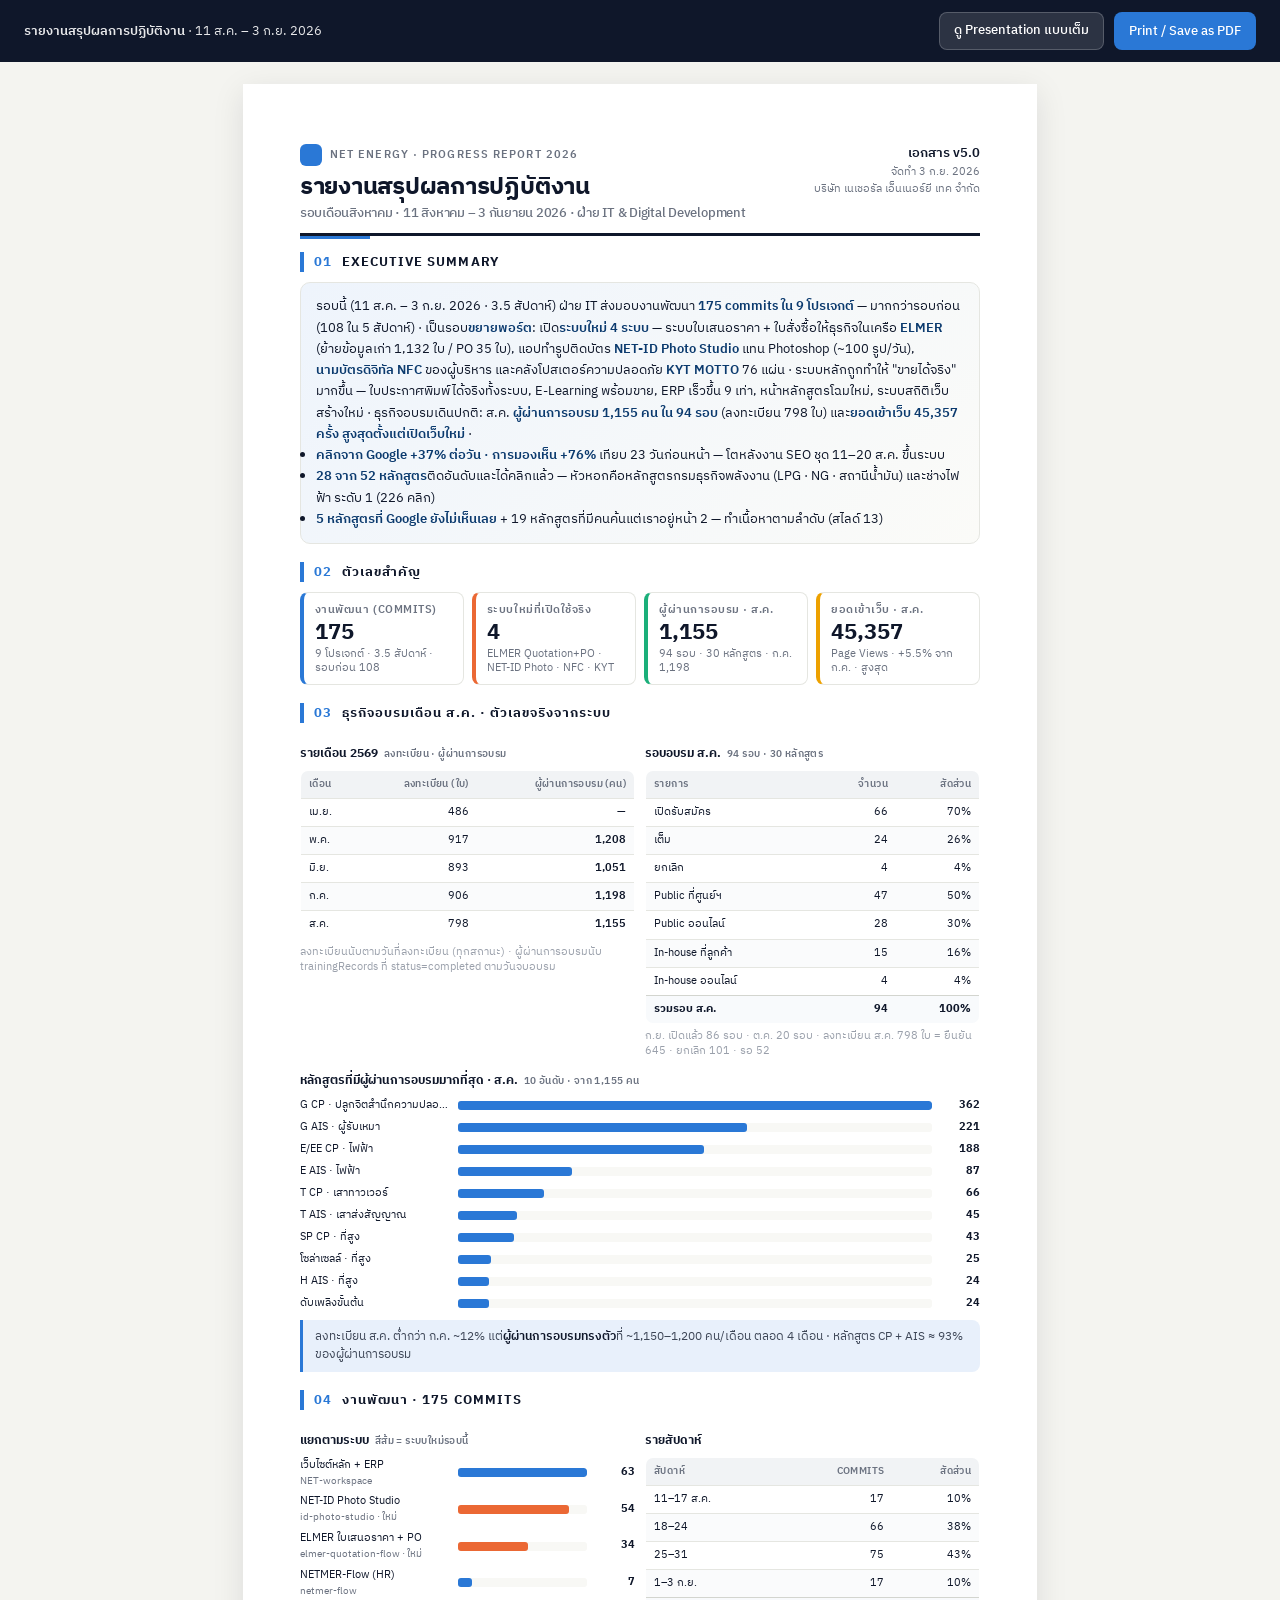
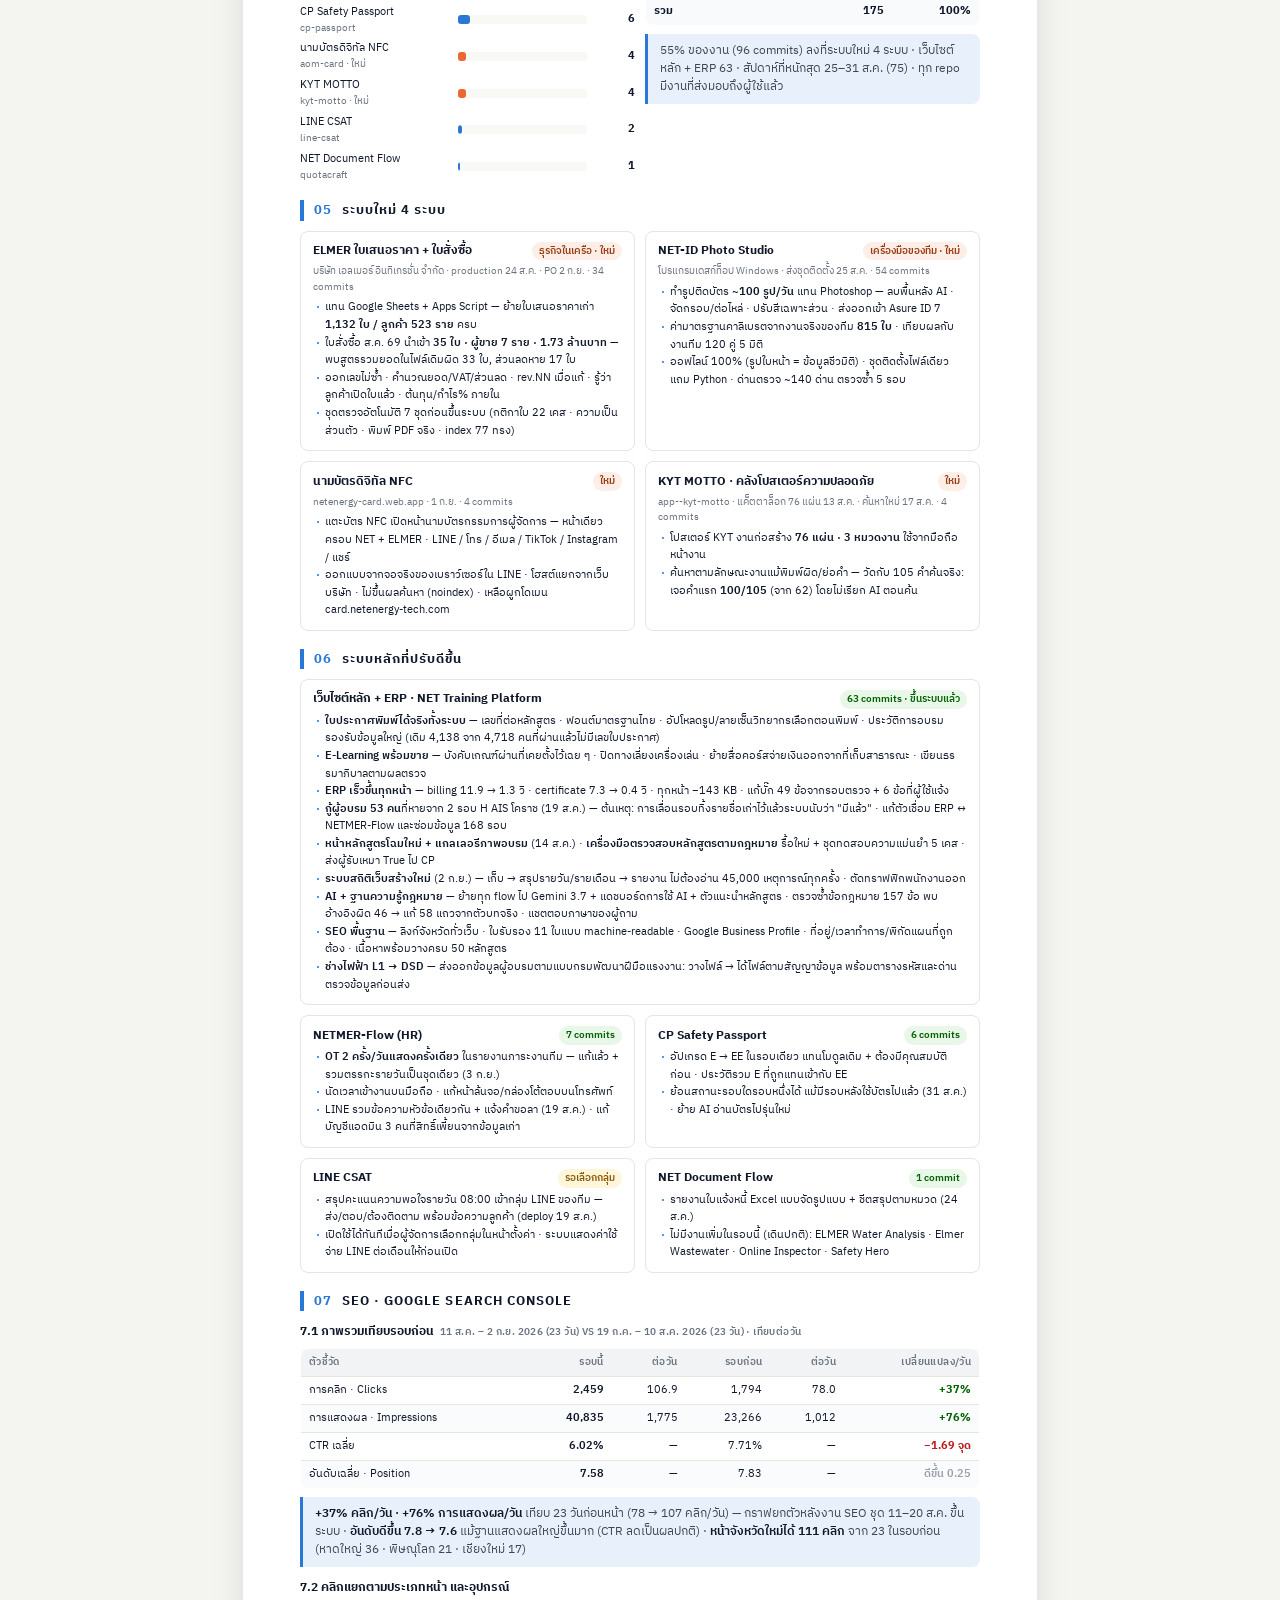
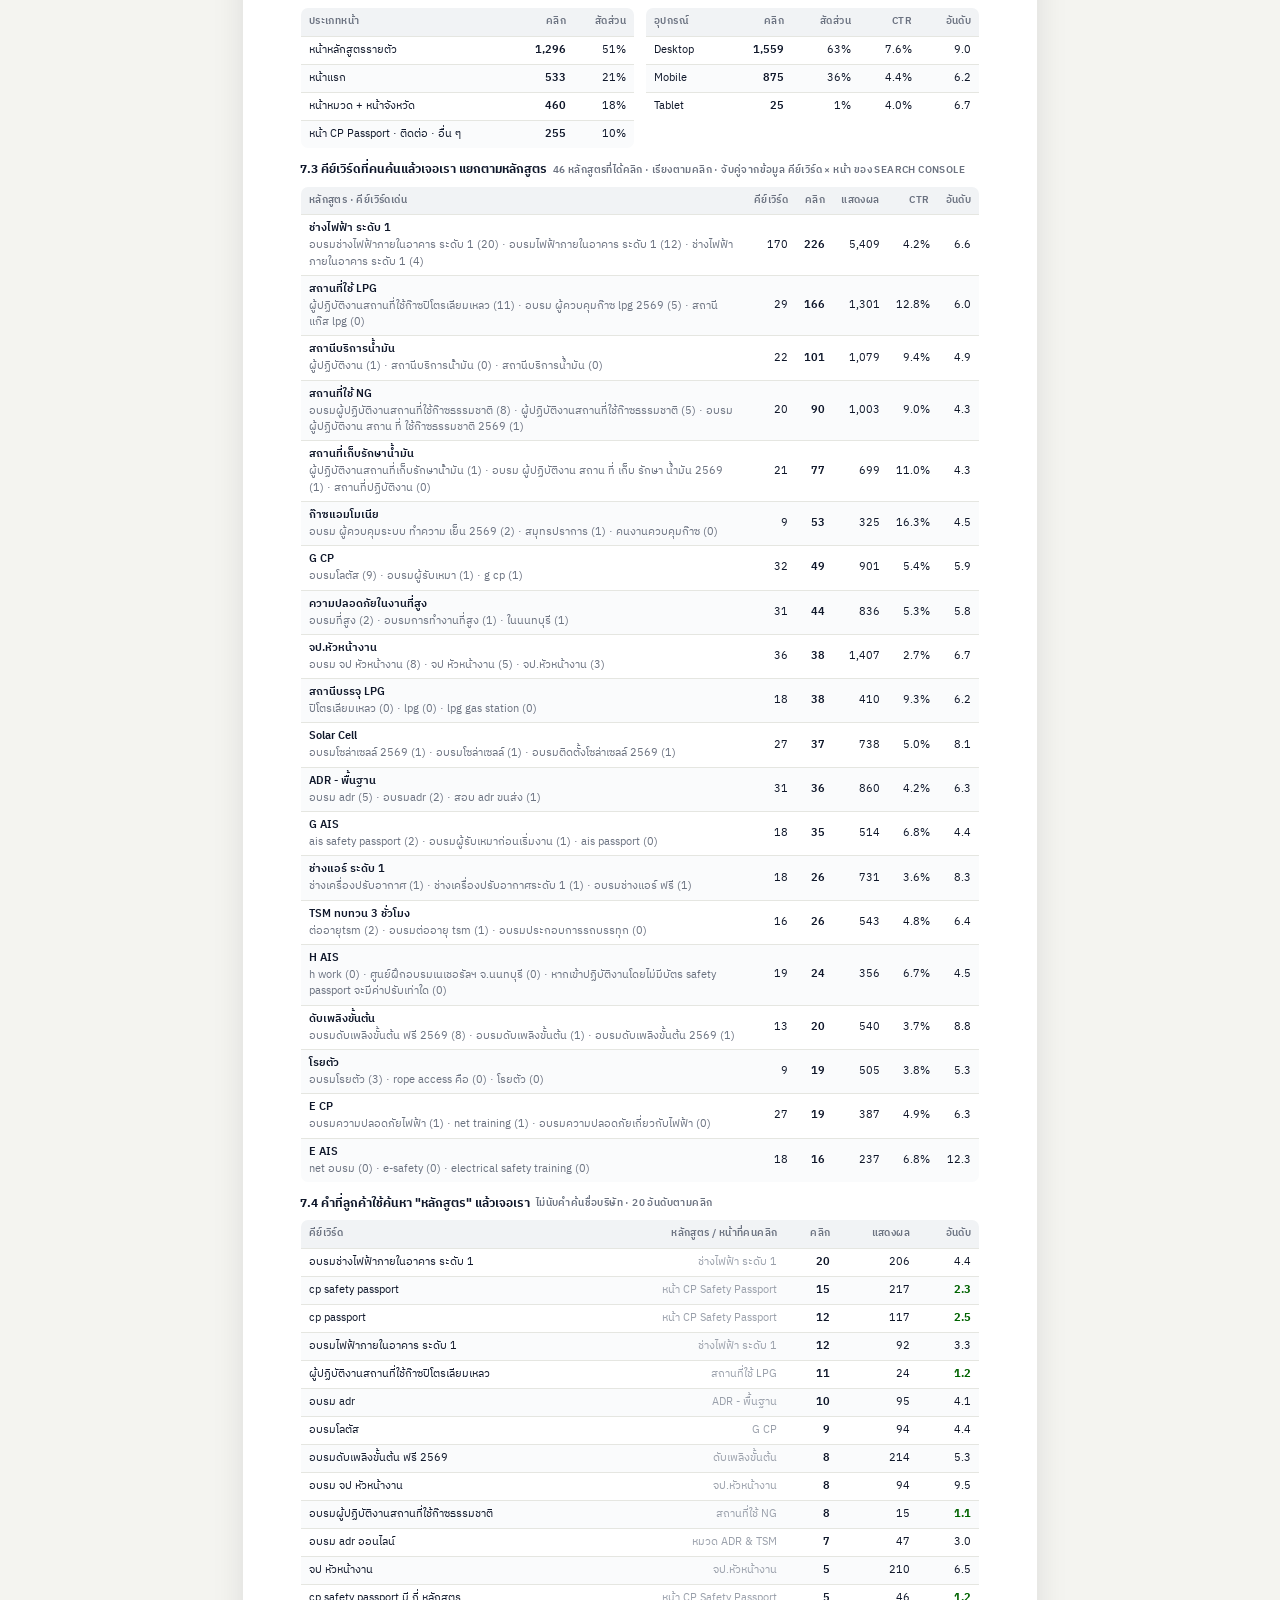
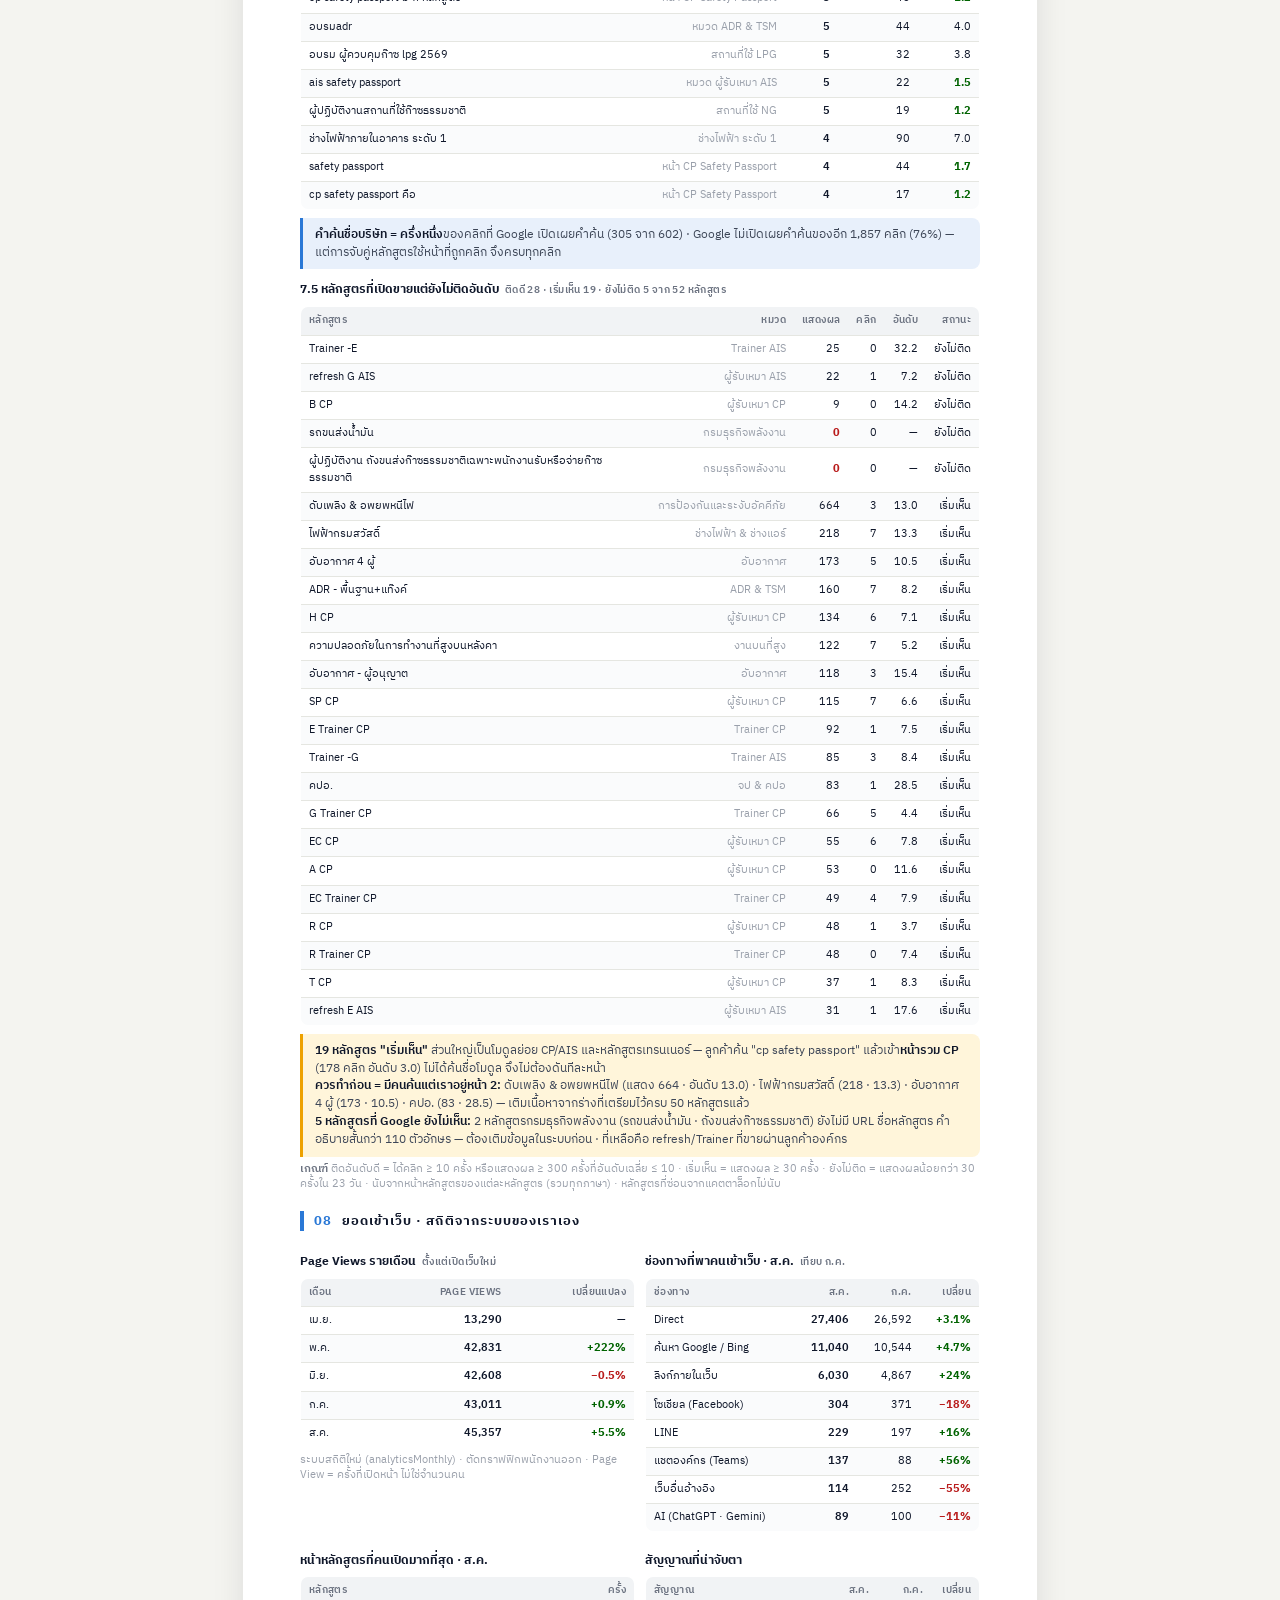
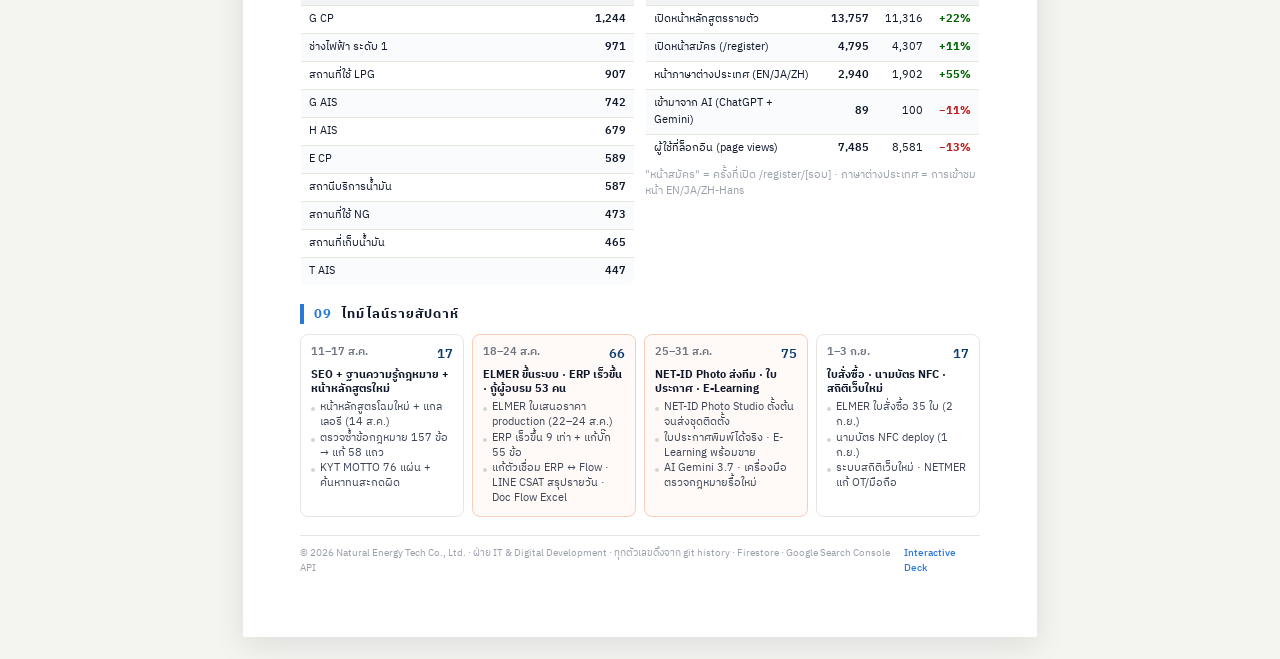
==== report.html @ 065181ac "Redesign the deck for the 11 Aug - 3 Sep 2026 round (v5) Full rebuild, not an in-place edit: light e" ====
<!DOCTYPE html>
<html lang="th">
<head>
<meta charset="UTF-8">
<meta name="viewport" content="width=device-width, initial-scale=1.0">
<title>รายงานสรุปผลการปฏิบัติงาน · ส.ค. 2026 | NET Energy</title>
<link rel="preconnect" href="https://fonts.googleapis.com">
<link rel="preconnect" href="https://fonts.gstatic.com" crossorigin>
<link href="https://fonts.googleapis.com/css2?family=IBM+Plex+Sans+Thai:wght@400;500;600;700&display=swap" rel="stylesheet">
<style>
  :root{
    --paper:#f4f4f0; --surface:#fff; --surface-2:#f8f8f5; --ink:#0f172a; --ink-2:#3d4657; --muted:#6b7280; --faint:#9aa0ab;
    --line:#e5e6e1; --line-2:#d3d5cf; --accent:#2a78d6; --accent-ink:#0b3a6e; --accent-soft:#e8f0fb;
    --s1:#2a78d6; --s2:#eb6834; --s3:#1baf7a; --s4:#eda100; --good-ink:#006300; --warn-ink:#8a5a00;
  }
  *{box-sizing:border-box;margin:0;padding:0}
  html,body{font-family:'IBM Plex Sans Thai','IBM Plex Sans',system-ui,sans-serif;background:var(--paper);color:var(--ink);line-height:1.55;font-size:12.5px;-webkit-font-smoothing:antialiased}
  b,strong{font-weight:600}
  .toolbar{position:sticky;top:0;z-index:10;background:var(--ink);color:#fff;padding:12px 24px;display:flex;justify-content:space-between;align-items:center}
  .toolbar .lbl{font-size:13px;opacity:.9}
  .toolbar .btns{display:flex;gap:10px}
  .btn{padding:7px 14px;border-radius:8px;background:rgba(255,255,255,.12);border:1px solid rgba(255,255,255,.2);color:#fff;cursor:pointer;font-family:inherit;font-size:13px;font-weight:500;text-decoration:none}
  .btn.primary{background:var(--accent);border-color:transparent}
  .paper{max-width:210mm;margin:22px auto;background:var(--surface);box-shadow:0 8px 30px rgba(15,23,42,.10);padding:16mm 15mm}

  .doc-head{display:flex;justify-content:space-between;align-items:flex-start;padding-bottom:12px;margin-bottom:16px;border-bottom:3px solid var(--ink);position:relative}
  .doc-head::after{content:"";position:absolute;left:0;bottom:-6px;width:70px;height:3px;background:var(--accent)}
  .brand{display:inline-flex;align-items:center;gap:8px;font-size:11px;color:var(--muted);letter-spacing:.1em;text-transform:uppercase;font-weight:600;margin-bottom:6px}
  .brand .logo{width:22px;height:22px;border-radius:6px;background:var(--accent);display:inline-block}
  h1{font-size:24px;font-weight:700;line-height:1.2;letter-spacing:-.01em}
  h1 .sub{display:block;font-size:13px;color:var(--muted);font-weight:500;margin-top:4px}
  .doc-head .right{text-align:right;font-size:11px;color:var(--muted)}
  .doc-head .right b{color:var(--ink);font-size:12.5px;display:block}

  section{margin-bottom:18px}
  h2{font-size:13px;font-weight:700;text-transform:uppercase;letter-spacing:.08em;padding-left:10px;border-left:4px solid var(--accent);margin-bottom:10px}
  h2 .num{color:var(--accent);margin-right:6px}
  h3{font-size:12px;font-weight:700;margin:12px 0 4px;display:flex;align-items:center;gap:6px}
  h3 .tag{font-weight:600;font-size:10px;color:var(--muted);text-transform:uppercase;letter-spacing:.04em}
  p{color:var(--ink-2)}
  .exec{background:linear-gradient(135deg,#eef4fc,#fbfbf8);border:1px solid var(--line);border-radius:10px;padding:13px 15px;font-size:12.5px;line-height:1.7;color:var(--ink)}
  .exec b{color:var(--accent-ink)}

  .kpi-row{display:grid;grid-template-columns:repeat(4,1fr);gap:8px}
  .kpi{background:var(--surface);border:1px solid var(--line);border-left:4px solid var(--accent-c,var(--accent));border-radius:8px;padding:9px 11px}
  .kpi .lbl{font-size:10.5px;color:var(--muted);text-transform:uppercase;letter-spacing:.05em;font-weight:600}
  .kpi .v{font-weight:700;font-size:22px;color:var(--ink);line-height:1.1;margin-top:2px}
  .kpi .ds{font-size:10.5px;color:var(--muted);margin-top:2px;line-height:1.35}

  table.data{width:100%;border-collapse:collapse;font-size:11px;background:var(--surface);border:1px solid var(--line);border-radius:8px;overflow:hidden;margin-top:6px}
  table.data thead{background:#f1f3f5}
  table.data th{text-align:right;padding:6px 8px;font-weight:600;font-size:10px;color:var(--muted);text-transform:uppercase;letter-spacing:.04em;border-bottom:1px solid var(--line);white-space:nowrap}
  table.data th:first-child{text-align:left}
  table.data td{padding:5px 8px;border-bottom:1px solid var(--line);text-align:right;white-space:nowrap;font-variant-numeric:tabular-nums}
  table.data td:first-child{text-align:left;white-space:normal;color:var(--ink)}
  table.data tr:last-child td{border-bottom:0}
  table.data tbody tr:nth-child(even){background:#fafbfc}
  table.data .n{font-weight:600}
  table.data .up{color:var(--good-ink);font-weight:700}
  table.data .down{color:#b91c1c;font-weight:700}
  table.data .flat{color:var(--faint);font-weight:600}
  table.data .dim{color:var(--faint)}
  table.data .kw{display:block;font-size:10.5px;color:var(--muted);font-weight:400;white-space:normal}
  table.data tfoot td{font-weight:700;background:#f8fafc;border-top:1px solid var(--line-2)}
  .two{display:grid;grid-template-columns:1fr 1fr;gap:10px;align-items:start}
  .three{display:grid;grid-template-columns:1fr 1fr 1fr;gap:10px;align-items:start}
  .note{font-size:10.5px;color:var(--faint);line-height:1.5;margin-top:5px}
  .note b{color:var(--muted)}
  .callout{border-left:3px solid var(--accent);background:var(--accent-soft);padding:8px 12px;border-radius:0 8px 8px 0;font-size:11.5px;color:var(--ink-2);margin-top:8px}
  .callout b{color:var(--ink)}
  .callout.warn{border-color:var(--s4);background:#fff5da}

  /* css bars */
  .bars{display:flex;flex-direction:column;gap:5px;margin-top:6px}
  .bar{display:grid;grid-template-columns:150px 1fr 40px;gap:8px;align-items:center;font-size:11px}
  .bar .l{color:var(--ink);white-space:nowrap;overflow:hidden;text-overflow:ellipsis}
  .bar .l small{display:block;font-size:9.5px;color:var(--muted)}
  .bar .t{height:9px;background:var(--surface-2);border-radius:3px;overflow:hidden}
  .bar .t i{display:block;height:100%;background:var(--accent);border-radius:0 3px 3px 0}
  .bar .t i.s2{background:var(--s2)}
  .bar .v{text-align:right;font-weight:700;font-variant-numeric:tabular-nums}

  /* blocks */
  .blocks{display:grid;grid-template-columns:1fr 1fr;gap:10px}
  .blk{background:var(--surface);border:1px solid var(--line);border-radius:8px;padding:10px 12px}
  .blk .ti{font-size:11.5px;font-weight:700;margin-bottom:4px;display:flex;align-items:center;gap:6px}
  .blk .ti .pill{font-size:9.5px;font-weight:600;padding:2px 7px;border-radius:999px;background:#fdeee7;color:#9a3b12;margin-left:auto}
  .blk .ti .pill.live{background:#e9f7e9;color:var(--good-ink)}
  .blk .ti .pill.wait{background:#fff5da;color:var(--warn-ink)}
  .blk ul{list-style:none;font-size:11px;color:var(--ink);line-height:1.6}
  .blk li{padding-left:12px;position:relative}
  .blk li::before{content:"·";position:absolute;left:3px;color:var(--accent);font-weight:900}
  .blk li b{color:var(--ink)}
  .blk .meta{font-size:10px;color:var(--muted);margin-bottom:4px}

  .weeks{display:grid;grid-template-columns:repeat(4,1fr);gap:8px}
  .wk{background:var(--surface);border:1px solid var(--line);border-radius:8px;padding:9px 10px}
  .wk .h{display:flex;justify-content:space-between;font-size:10.5px;color:var(--muted);font-weight:600}
  .wk .h b{color:var(--accent-ink);font-size:13px}
  .wk .t{font-size:11px;font-weight:700;margin:3px 0 4px;line-height:1.3}
  .wk ul{list-style:none;font-size:10.5px;color:var(--ink-2);line-height:1.45}
  .wk li{padding-left:9px;position:relative}
  .wk li::before{content:"";position:absolute;left:0;top:7px;width:4px;height:4px;border-radius:2px;background:var(--line-2)}
  .wk.star{border-color:#f6cdb9;background:#fffaf7}

  .doc-foot{margin-top:16px;padding-top:10px;border-top:1px solid var(--line);display:flex;justify-content:space-between;font-size:10px;color:var(--faint)}
  .doc-foot a{color:var(--accent);text-decoration:none;font-weight:500}

  @media print{
    body{background:#fff} .toolbar{display:none}
    .paper{box-shadow:none;margin:0;max-width:none;width:100%;padding:12mm 11mm}
    @page{size:A4;margin:0}
    section{break-inside:avoid} .blk,.wk,table.data{break-inside:avoid}
    section.seo{break-inside:auto} section.seo > .two, section.seo > table, section.seo > h3{break-inside:avoid}
  }
</style>
</head>
<body>

<div class="toolbar">
  <div class="lbl"><b>รายงานสรุปผลการปฏิบัติงาน</b> · 11 ส.ค. – 3 ก.ย. 2026</div>
  <div class="btns">
    <a href="index.html" class="btn">ดู Presentation แบบเต็ม</a>
    <button class="btn primary" onclick="window.print()">Print / Save as PDF</button>
  </div>
</div>

<div class="paper">

  <div class="doc-head">
    <div class="left">
      <div class="brand"><span class="logo"></span> NET Energy · Progress Report 2026</div>
      <h1>รายงานสรุปผลการปฏิบัติงาน
        <span class="sub">รอบเดือนสิงหาคม · 11 สิงหาคม – 3 กันยายน 2026 · ฝ่าย IT &amp; Digital Development</span>
      </h1>
    </div>
    <div class="right">
      <b>เอกสาร v5.0</b>
      จัดทำ 3 ก.ย. 2026<br>บริษัท เนเชอรัล เอ็นเนอร์ยี เทค จำกัด
    </div>
  </div>

  <!-- 01 -->
  <section>
    <h2><span class="num">01</span> Executive Summary</h2>
    <div class="exec">
      รอบนี้ (11 ส.ค. – 3 ก.ย. 2026 · 3.5 สัปดาห์) ฝ่าย IT ส่งมอบงานพัฒนา <b>175 commits ใน 9 โปรเจกต์</b> — มากกว่ารอบก่อน (108 ใน 5 สัปดาห์) ·
      เป็นรอบ<b>ขยายพอร์ต</b>: เปิด<b>ระบบใหม่ 4 ระบบ</b> — ระบบใบเสนอราคา + ใบสั่งซื้อให้ธุรกิจในเครือ <b>ELMER</b> (ย้ายข้อมูลเก่า 1,132 ใบ / PO 35 ใบ),
      แอปทำรูปติดบัตร <b>NET-ID Photo Studio</b> แทน Photoshop (~100 รูป/วัน), <b>นามบัตรดิจิทัล NFC</b> ของผู้บริหาร และคลังโปสเตอร์ความปลอดภัย <b>KYT MOTTO</b> 76 แผ่น ·
      ระบบหลักถูกทำให้ "ขายได้จริง" มากขึ้น — ใบประกาศพิมพ์ได้จริงทั้งระบบ, E-Learning พร้อมขาย, ERP เร็วขึ้น 9 เท่า, หน้าหลักสูตรโฉมใหม่, ระบบสถิติเว็บสร้างใหม่ ·
      ธุรกิจอบรมเดินปกติ: ส.ค. <b>ผู้ผ่านการอบรม 1,155 คน ใน 94 รอบ</b> (ลงทะเบียน 798 ใบ) และ<b>ยอดเข้าเว็บ 45,357 ครั้ง สูงสุดตั้งแต่เปิดเว็บใหม่</b> ·
      <span id="exec-seo-line">SEO: ดูหัวข้อ 07 (คีย์เวิร์ดแยกตามหลักสูตร + หลักสูตรที่ยังไม่ติดอันดับ)</span>
    </div>
  </section>

  <!-- 02 -->
  <section>
    <h2><span class="num">02</span> ตัวเลขสำคัญ</h2>
    <div class="kpi-row">
      <div class="kpi"><div class="lbl">งานพัฒนา (commits)</div><div class="v">175</div><div class="ds">9 โปรเจกต์ · 3.5 สัปดาห์ · รอบก่อน 108</div></div>
      <div class="kpi" style="--accent-c:var(--s2)"><div class="lbl">ระบบใหม่ที่เปิดใช้จริง</div><div class="v">4</div><div class="ds">ELMER Quotation+PO · NET-ID Photo · NFC · KYT</div></div>
      <div class="kpi" style="--accent-c:var(--s3)"><div class="lbl">ผู้ผ่านการอบรม · ส.ค.</div><div class="v">1,155</div><div class="ds">94 รอบ · 30 หลักสูตร · ก.ค. 1,198</div></div>
      <div class="kpi" style="--accent-c:var(--s4)"><div class="lbl">ยอดเข้าเว็บ · ส.ค.</div><div class="v">45,357</div><div class="ds">Page Views · +5.5% จาก ก.ค. · สูงสุด</div></div>
    </div>
  </section>

  <!-- 03 -->
  <section>
    <h2><span class="num">03</span> ธุรกิจอบรมเดือน ส.ค. · ตัวเลขจริงจากระบบ</h2>
    <div class="two">
      <div>
        <h3>รายเดือน 2569 <span class="tag">ลงทะเบียน · ผู้ผ่านการอบรม</span></h3>
        <table class="data" id="t-months"></table>
        <div class="note">ลงทะเบียนนับตามวันที่ลงทะเบียน (ทุกสถานะ) · ผู้ผ่านการอบรมนับ trainingRecords ที่ status=completed ตามวันจบอบรม</div>
      </div>
      <div>
        <h3>รอบอบรม ส.ค. <span class="tag">94 รอบ · 30 หลักสูตร</span></h3>
        <table class="data" id="t-rounds"></table>
        <div class="note">ก.ย. เปิดแล้ว 86 รอบ · ต.ค. 20 รอบ · ลงทะเบียน ส.ค. 798 ใบ = ยืนยัน 645 · ยกเลิก 101 · รอ 52</div>
      </div>
    </div>
    <h3>หลักสูตรที่มีผู้ผ่านการอบรมมากที่สุด · ส.ค. <span class="tag">10 อันดับ · จาก 1,155 คน</span></h3>
    <div class="bars" id="b-top-trained"></div>
    <div class="callout">ลงทะเบียน ส.ค. ต่ำกว่า ก.ค. ~12% แต่<b>ผู้ผ่านการอบรมทรงตัว</b>ที่ ~1,150–1,200 คน/เดือน ตลอด 4 เดือน · หลักสูตร CP + AIS ≈ 93% ของผู้ผ่านการอบรม</div>
  </section>

  <!-- 04 -->
  <section>
    <h2><span class="num">04</span> งานพัฒนา · 175 commits</h2>
    <div class="two">
      <div>
        <h3>แยกตามระบบ <span class="tag">สีส้ม = ระบบใหม่รอบนี้</span></h3>
        <div class="bars" id="b-repos"></div>
      </div>
      <div>
        <h3>รายสัปดาห์</h3>
        <table class="data" id="t-weeks"></table>
        <div class="callout" style="margin-top:8px">55% ของงาน (96 commits) ลงที่ระบบใหม่ 4 ระบบ · เว็บไซต์หลัก + ERP 63 · สัปดาห์ที่หนักสุด 25–31 ส.ค. (75) · ทุก repo มีงานที่ส่งมอบถึงผู้ใช้แล้ว</div>
      </div>
    </div>
  </section>

  <!-- 05 -->
  <section>
    <h2><span class="num">05</span> ระบบใหม่ 4 ระบบ</h2>
    <div class="blocks">
      <div class="blk">
        <div class="ti">ELMER ใบเสนอราคา + ใบสั่งซื้อ <span class="pill">ธุรกิจในเครือ · ใหม่</span></div>
        <div class="meta">บริษัท เอลเมอร์ อินทิเกรชั่น จำกัด · production 24 ส.ค. · PO 2 ก.ย. · 34 commits</div>
        <ul>
          <li>แทน Google Sheets + Apps Script — ย้ายใบเสนอราคาเก่า <b>1,132 ใบ / ลูกค้า 523 ราย</b> ครบ</li>
          <li>ใบสั่งซื้อ ส.ค. 69 นำเข้า <b>35 ใบ · ผู้ขาย 7 ราย · 1.73 ล้านบาท</b> — พบสูตรรวมยอดในไฟล์เดิมผิด 33 ใบ, ส่วนลดหาย 17 ใบ</li>
          <li>ออกเลขไม่ซ้ำ · คำนวณยอด/VAT/ส่วนลด · rev.NN เมื่อแก้ · รู้ว่าลูกค้าเปิดใบแล้ว · ต้นทุน/กำไร% ภายใน</li>
          <li>ชุดตรวจอัตโนมัติ 7 ชุดก่อนขึ้นระบบ (กติกาใบ 22 เคส · ความเป็นส่วนตัว · พิมพ์ PDF จริง · index 77 ทรง)</li>
        </ul>
      </div>
      <div class="blk">
        <div class="ti">NET-ID Photo Studio <span class="pill">เครื่องมือของทีม · ใหม่</span></div>
        <div class="meta">โปรแกรมเดสก์ท็อป Windows · ส่งชุดติดตั้ง 25 ส.ค. · 54 commits</div>
        <ul>
          <li>ทำรูปติดบัตร <b>~100 รูป/วัน</b> แทน Photoshop — ลบพื้นหลัง AI · จัดกรอบ/ต่อไหล่ · ปรับสีเฉพาะส่วน · ส่งออกเข้า Asure ID 7</li>
          <li>ค่ามาตรฐานคาลิเบรตจากงานจริงของทีม <b>815 ใบ</b> · เทียบผลกับงานทีม 120 คู่ 5 มิติ</li>
          <li>ออฟไลน์ 100% (รูปใบหน้า = ข้อมูลชีวมิติ) · ชุดติดตั้งไฟล์เดียวแถม Python · ด่านตรวจ ~140 ด่าน ตรวจซ้ำ 5 รอบ</li>
        </ul>
      </div>
      <div class="blk">
        <div class="ti">นามบัตรดิจิทัล NFC <span class="pill">ใหม่</span></div>
        <div class="meta">netenergy-card.web.app · 1 ก.ย. · 4 commits</div>
        <ul>
          <li>แตะบัตร NFC เปิดหน้านามบัตรกรรมการผู้จัดการ — หน้าเดียวครอบ NET + ELMER · LINE / โทร / อีเมล / TikTok / Instagram / แชร์</li>
          <li>ออกแบบจากจอจริงของเบราว์เซอร์ใน LINE · โฮสต์แยกจากเว็บบริษัท · ไม่ขึ้นผลค้นหา (noindex) · เหลือผูกโดเมน card.netenergy-tech.com</li>
        </ul>
      </div>
      <div class="blk">
        <div class="ti">KYT MOTTO · คลังโปสเตอร์ความปลอดภัย <span class="pill">ใหม่</span></div>
        <div class="meta">app--kyt-motto · แค็ตตาล็อก 76 แผ่น 13 ส.ค. · ค้นหาใหม่ 17 ส.ค. · 4 commits</div>
        <ul>
          <li>โปสเตอร์ KYT งานก่อสร้าง <b>76 แผ่น · 3 หมวดงาน</b> ใช้จากมือถือหน้างาน</li>
          <li>ค้นหาตามลักษณะงานแม้พิมพ์ผิด/ย่อคำ — วัดกับ 105 คำค้นจริง: เจอคำแรก <b>100/105</b> (จาก 62) โดยไม่เรียก AI ตอนค้น</li>
        </ul>
      </div>
    </div>
  </section>

  <!-- 06 -->
  <section>
    <h2><span class="num">06</span> ระบบหลักที่ปรับดีขึ้น</h2>
    <div class="blocks">
      <div class="blk" style="grid-column:span 2">
        <div class="ti">เว็บไซต์หลัก + ERP · NET Training Platform <span class="pill live">63 commits · ขึ้นระบบแล้ว</span></div>
        <ul>
          <li><b>ใบประกาศพิมพ์ได้จริงทั้งระบบ</b> — เลขที่ต่อหลักสูตร · ฟอนต์มาตรฐานไทย · อัปโหลดรูป/ลายเซ็นวิทยากรเลือกตอนพิมพ์ · ประวัติการอบรมรองรับข้อมูลใหญ่ (เดิม 4,138 จาก 4,718 คนที่ผ่านแล้วไม่มีเลขใบประกาศ)</li>
          <li><b>E-Learning พร้อมขาย</b> — บังคับเกณฑ์ผ่านที่เคยตั้งไว้เฉย ๆ · ปิดทางเลี่ยงเครื่องเล่น · ย้ายสื่อคอร์สจ่ายเงินออกจากที่เก็บสาธารณะ · เขียนธรรมาภิบาลตามผลตรวจ</li>
          <li><b>ERP เร็วขึ้นทุกหน้า</b> — billing 11.9 → 1.3 วิ · certificate 7.3 → 0.4 วิ · ทุกหน้า −143 KB · แก้บั๊ก 49 ข้อจากรอบตรวจ + 6 ข้อที่ผู้ใช้แจ้ง</li>
          <li><b>กู้ผู้อบรม 53 คน</b>ที่หายจาก 2 รอบ H AIS โคราช (19 ส.ค.) — ต้นเหตุ: การเลื่อนรอบทิ้งรายชื่อเก่าไว้แล้วระบบนับว่า "มีแล้ว" · แก้ตัวเชื่อม ERP ↔ NETMER-Flow และซ่อมข้อมูล 168 รอบ</li>
          <li><b>หน้าหลักสูตรโฉมใหม่ + แกลเลอรีภาพอบรม</b> (14 ส.ค.) · <b>เครื่องมือตรวจสอบหลักสูตรตามกฎหมาย</b> รื้อใหม่ + ชุดทดสอบความแม่นยำ 5 เคส · ส่งผู้รับเหมา True ไป CP</li>
          <li><b>ระบบสถิติเว็บสร้างใหม่</b> (2 ก.ย.) — เก็บ → สรุปรายวัน/รายเดือน → รายงาน ไม่ต้องอ่าน 45,000 เหตุการณ์ทุกครั้ง · ตัดทราฟฟิกพนักงานออก</li>
          <li><b>AI + ฐานความรู้กฎหมาย</b> — ย้ายทุก flow ไป Gemini 3.7 + แดชบอร์ดการใช้ AI + ตัวแนะนำหลักสูตร · ตรวจซ้ำข้อกฎหมาย 157 ข้อ พบอ้างอิงผิด 46 → แก้ 58 แถวจากตัวบทจริง · แชตตอบภาษาของผู้ถาม</li>
          <li><b>SEO พื้นฐาน</b> — ลิงก์จังหวัดทั่วเว็บ · ใบรับรอง 11 ใบแบบ machine-readable · Google Business Profile · ที่อยู่/เวลาทำการ/พิกัดแผนที่ถูกต้อง · เนื้อหาพร้อมวางครบ 50 หลักสูตร</li>
          <li><b>ช่างไฟฟ้า L1 → DSD</b> — ส่งออกข้อมูลผู้อบรมตามแบบกรมพัฒนาฝีมือแรงงาน: วางไฟล์ → ได้ไฟล์ตามสัญญาข้อมูล พร้อมตารางรหัสและด่านตรวจข้อมูลก่อนส่ง</li>
        </ul>
      </div>
      <div class="blk">
        <div class="ti">NETMER-Flow (HR) <span class="pill live">7 commits</span></div>
        <ul>
          <li><b>OT 2 ครั้ง/วันแสดงครั้งเดียว</b> ในรายงานภาระงานทีม — แก้แล้ว + รวมตรรกะรายวันเป็นชุดเดียว (3 ก.ย.)</li>
          <li>นัดเวลาเข้างานบนมือถือ · แก้หน้าล้นจอ/กล่องโต้ตอบบนโทรศัพท์</li>
          <li>LINE รวมข้อความหัวข้อเดียวกัน + แจ้งคำขอลา (19 ส.ค.) · แก้บัญชีแอดมิน 3 คนที่สิทธิ์เพี้ยนจากข้อมูลเก่า</li>
        </ul>
      </div>
      <div class="blk">
        <div class="ti">CP Safety Passport <span class="pill live">6 commits</span></div>
        <ul>
          <li>อัปเกรด E → EE ในรอบเดียว แทนโมดูลเดิม + ต้องมีคุณสมบัติก่อน · ประวัติรวม E ที่ถูกแทนเข้ากับ EE</li>
          <li>ย้อนสถานะรอบใดรอบหนึ่งได้ แม้มีรอบหลังใช้บัตรไปแล้ว (31 ส.ค.) · ย้าย AI อ่านบัตรไปรุ่นใหม่</li>
        </ul>
      </div>
      <div class="blk">
        <div class="ti">LINE CSAT <span class="pill wait">รอเลือกกลุ่ม</span></div>
        <ul>
          <li>สรุปคะแนนความพอใจรายวัน 08:00 เข้ากลุ่ม LINE ของทีม — ส่ง/ตอบ/ต้องติดตาม พร้อมข้อความลูกค้า (deploy 19 ส.ค.)</li>
          <li>เปิดใช้ได้ทันทีเมื่อผู้จัดการเลือกกลุ่มในหน้าตั้งค่า · ระบบแสดงค่าใช้จ่าย LINE ต่อเดือนให้ก่อนเปิด</li>
        </ul>
      </div>
      <div class="blk">
        <div class="ti">NET Document Flow <span class="pill live">1 commit</span></div>
        <ul>
          <li>รายงานใบแจ้งหนี้ Excel แบบจัดรูปแบบ + ชีตสรุปตามหมวด (24 ส.ค.)</li>
          <li>ไม่มีงานเพิ่มในรอบนี้ (เดินปกติ): ELMER Water Analysis · Elmer Wastewater · Online Inspector · Safety Hero</li>
        </ul>
      </div>
    </div>
  </section>

  <!-- 07 SEO (rendered from REPORT.seo) -->
  <section class="seo" id="sec-seo">
    <h2><span class="num">07</span> SEO · Google Search Console</h2>
    <div id="seo-body"><div class="callout warn">รอข้อมูล Google Search Console API</div></div>
  </section>

  <!-- 08 traffic -->
  <section>
    <h2><span class="num">08</span> ยอดเข้าเว็บ · สถิติจากระบบของเราเอง</h2>
    <div class="two">
      <div>
        <h3>Page Views รายเดือน <span class="tag">ตั้งแต่เปิดเว็บใหม่</span></h3>
        <table class="data" id="t-pv"></table>
        <div class="note">ระบบสถิติใหม่ (analyticsMonthly) · ตัดทราฟฟิกพนักงานออก · Page View = ครั้งที่เปิดหน้า ไม่ใช่จำนวนคน</div>
      </div>
      <div>
        <h3>ช่องทางที่พาคนเข้าเว็บ · ส.ค. <span class="tag">เทียบ ก.ค.</span></h3>
        <table class="data" id="t-channels"></table>
      </div>
    </div>
    <div class="two" style="margin-top:8px">
      <div>
        <h3>หน้าหลักสูตรที่คนเปิดมากที่สุด · ส.ค.</h3>
        <table class="data" id="t-topcourses"></table>
      </div>
      <div>
        <h3>สัญญาณที่น่าจับตา</h3>
        <table class="data" id="t-signals"></table>
        <div class="note">"หน้าสมัคร" = ครั้งที่เปิด /register/[รอบ] · ภาษาต่างประเทศ = การเข้าชมหน้า EN/JA/ZH-Hans</div>
      </div>
    </div>
  </section>

  <!-- 09 timeline -->
  <section>
    <h2><span class="num">09</span> ไทม์ไลน์รายสัปดาห์</h2>
    <div class="weeks">
      <div class="wk"><div class="h"><span>11–17 ส.ค.</span><b>17</b></div><div class="t">SEO + ฐานความรู้กฎหมาย + หน้าหลักสูตรใหม่</div><ul><li>หน้าหลักสูตรโฉมใหม่ + แกลเลอรี (14 ส.ค.)</li><li>ตรวจซ้ำข้อกฎหมาย 157 ข้อ → แก้ 58 แถว</li><li>KYT MOTTO 76 แผ่น + ค้นหาทนสะกดผิด</li></ul></div>
      <div class="wk star"><div class="h"><span>18–24 ส.ค.</span><b>66</b></div><div class="t">ELMER ขึ้นระบบ · ERP เร็วขึ้น · กู้ผู้อบรม 53 คน</div><ul><li>ELMER ใบเสนอราคา production (22–24 ส.ค.)</li><li>ERP เร็วขึ้น 9 เท่า + แก้บั๊ก 55 ข้อ</li><li>แก้ตัวเชื่อม ERP ↔ Flow · LINE CSAT สรุปรายวัน · Doc Flow Excel</li></ul></div>
      <div class="wk star"><div class="h"><span>25–31 ส.ค.</span><b>75</b></div><div class="t">NET-ID Photo ส่งทีม · ใบประกาศ · E-Learning</div><ul><li>NET-ID Photo Studio ตั้งต้นจนส่งชุดติดตั้ง</li><li>ใบประกาศพิมพ์ได้จริง · E-Learning พร้อมขาย</li><li>AI Gemini 3.7 · เครื่องมือตรวจกฎหมายรื้อใหม่</li></ul></div>
      <div class="wk"><div class="h"><span>1–3 ก.ย.</span><b>17</b></div><div class="t">ใบสั่งซื้อ · นามบัตร NFC · สถิติเว็บใหม่</div><ul><li>ELMER ใบสั่งซื้อ 35 ใบ (2 ก.ย.)</li><li>นามบัตร NFC deploy (1 ก.ย.)</li><li>ระบบสถิติเว็บใหม่ · NETMER แก้ OT/มือถือ</li></ul></div>
    </div>
  </section>

  <div class="doc-foot">
    <div>© 2026 Natural Energy Tech Co., Ltd. · ฝ่าย IT &amp; Digital Development · ทุกตัวเลขดึงจาก git history · Firestore · Google Search Console API</div>
    <div><a href="index.html">Interactive Deck</a></div>
  </div>
</div>

<script src="js/report-data.js"></script>
<script>
(function () {
  const D = window.REPORT, f = n => Number(n).toLocaleString('en-US');
  const $ = id => document.getElementById(id);
  const h = (t, c, x) => { const e = document.createElement(t); if (c) e.className = c; if (x != null) e.textContent = x; return e; };
  const pct = (a, b) => b ? (a - b) / b * 100 : 0;
  const dtxt = v => (v > 0 ? '+' : v < 0 ? '−' : '') + Math.abs(v).toFixed(Math.abs(v) < 10 ? 1 : 0) + '%';
  const dcls = v => Math.abs(v) < 0.5 ? 'flat' : v > 0 ? 'up' : 'down';
  function table(el, head, rows, foot) {
    el.replaceChildren();
    const th = h('thead'), tr = h('tr'); head.forEach(x => tr.appendChild(h('th', null, x))); th.appendChild(tr); el.appendChild(th);
    const tb = h('tbody');
    rows.forEach(r => { const t = h('tr'); r.forEach(c => { const td = h('td'); if (c && typeof c === 'object') { td.className = c.cls || ''; if (c.html) td.innerHTML = c.html; else td.textContent = c.v; } else td.textContent = c; t.appendChild(td); }); tb.appendChild(t); });
    el.appendChild(tb);
    if (foot) { const tf = h('tfoot'), t = h('tr'); foot.forEach(c => t.appendChild(h('td', null, c))); tf.appendChild(t); el.appendChild(tf); }
  }
  function bars(el, rows, opts) {
    el.replaceChildren(); const max = Math.max(...rows.map(r => r.v));
    rows.forEach(r => { const b = h('div', 'bar'); const l = h('div', 'l'); l.appendChild(document.createTextNode(r.l)); if (r.sub) l.appendChild(h('small', null, r.sub)); b.appendChild(l);
      const t = h('div', 't'); const i = h('i', r.cls || ''); i.style.width = (100 * r.v / max).toFixed(1) + '%'; t.appendChild(i); b.appendChild(t); b.appendChild(h('div', 'v', f(r.v))); el.appendChild(b); });
  }

  // 03
  const months = ['เม.ย.', 'พ.ค.', 'มิ.ย.', 'ก.ค.', 'ส.ค.'];
  table($('t-months'), ['เดือน', 'ลงทะเบียน (ใบ)', 'ผู้ผ่านการอบรม (คน)'], months.map(m => { const r = D.biz.regs.find(x => x.m === m), t = D.biz.trained.find(x => x.m === m); return [m, r ? f(r.v) : '—', t ? { v: f(t.v), cls: 'n' } : '—']; }));
  const R = D.biz.augRounds;
  table($('t-rounds'), ['รายการ', 'จำนวน', 'สัดส่วน'], [['เปิดรับสมัคร', f(R.open), Math.round(100 * R.open / R.total) + '%'], ['เต็ม', f(R.full), Math.round(100 * R.full / R.total) + '%'], ['ยกเลิก', f(R.cancelled), Math.round(100 * R.cancelled / R.total) + '%']].concat(D.biz.augMode.map(m => [m.label, f(m.value), Math.round(100 * m.value / R.total) + '%'])), ['รวมรอบ ส.ค.', f(R.total), '100%']);
  bars($('b-top-trained'), D.biz.augTopTrained.map(([l, v]) => ({ l, v })));

  // 04
  bars($('b-repos'), D.dev.byRepo.map(r => ({ l: r.label, sub: r.sub, v: r.n, cls: r.kind === 'new' ? 's2' : '' })));
  table($('t-weeks'), ['สัปดาห์', 'commits', 'สัดส่วน'], D.dev.weeks.map(w => [w.label, f(w.n), Math.round(100 * w.n / D.dev.total) + '%']), ['รวม', f(D.dev.total), '100%']);

  // 08
  table($('t-pv'), ['เดือน', 'Page Views', 'เปลี่ยนแปลง'], D.traffic.monthly.map((m, i, a) => [m.m, { v: f(m.v), cls: 'n' }, i ? { v: dtxt(pct(m.v, a[i - 1].v)), cls: dcls(pct(m.v, a[i - 1].v)) } : '—']));
  const cj = D.traffic.channelsJul, chRows = [['Direct', 27406, cj.direct], ['ค้นหา Google / Bing', 11040, cj.search], ['ลิงก์ภายในเว็บ', 6030, cj.internal], ['โซเชียล (Facebook)', 304, cj.social], ['LINE', 229, cj.line], ['แชตองค์กร (Teams)', 137, cj.messaging], ['เว็บอื่นอ้างอิง', 114, cj.referral], ['AI (ChatGPT · Gemini)', 89, cj.ai]];
  table($('t-channels'), ['ช่องทาง', 'ส.ค.', 'ก.ค.', 'เปลี่ยน'], chRows.map(([l, a, b]) => [l, { v: f(a), cls: 'n' }, f(b), { v: dtxt(pct(a, b)), cls: dcls(pct(a, b)) }]));
  table($('t-topcourses'), ['หลักสูตร', 'ครั้ง'], D.traffic.topCourses.map(([l, v]) => [l, { v: f(v), cls: 'n' }]));
  const L = D.traffic.locale, LJ = D.traffic.localeJul, fo = L.en + L.ja + L.zh, foJ = LJ.en + LJ.ja + LJ.zh;
  table($('t-signals'), ['สัญญาณ', 'ส.ค.', 'ก.ค.', 'เปลี่ยน'], [
    ['เปิดหน้าหลักสูตรรายตัว', { v: f(D.traffic.routesAug.coursePages), cls: 'n' }, f(11316), { v: dtxt(pct(D.traffic.routesAug.coursePages, 11316)), cls: 'up' }],
    ['เปิดหน้าสมัคร (/register)', { v: f(D.traffic.routesAug.register), cls: 'n' }, f(4307), { v: dtxt(pct(D.traffic.routesAug.register, 4307)), cls: 'up' }],
    ['หน้าภาษาต่างประเทศ (EN/JA/ZH)', { v: f(fo), cls: 'n' }, f(foJ), { v: dtxt(pct(fo, foJ)), cls: 'up' }],
    ['เข้ามาจาก AI (ChatGPT + Gemini)', { v: f(89), cls: 'n' }, f(100), { v: dtxt(pct(89, 100)), cls: 'down' }],
    ['ผู้ใช้ที่ล็อกอิน (page views)', { v: f(D.traffic.signedInAug), cls: 'n' }, f(8581), { v: dtxt(pct(D.traffic.signedInAug, 8581)), cls: 'down' }],
  ]);

  // 07 SEO
  const S = D.seo; if (!S) return;
  const body = $('seo-body'); body.replaceChildren();
  const t = S.totals, p = S.prev, cpd = t.clicks / S.window.days, cpdP = p.clicks / S.prevWindow.days, ipd = t.impressions / S.window.days, ipdP = p.impressions / S.prevWindow.days;
  const h3 = (txt, tag) => { const e = h('h3'); e.appendChild(document.createTextNode(txt)); if (tag) e.appendChild(h('span', 'tag', tag)); return e; };
  body.appendChild(h3('7.1 ภาพรวมเทียบรอบก่อน', S.window.label + ' (' + S.window.days + ' วัน) vs ' + S.prevWindow.label + ' (' + S.prevWindow.days + ' วัน) · เทียบต่อวัน'));
  const t1 = h('table', 'data'); body.appendChild(t1);
  table(t1, ['ตัวชี้วัด', 'รอบนี้', 'ต่อวัน', 'รอบก่อน', 'ต่อวัน', 'เปลี่ยนแปลง/วัน'], [
    ['การคลิก · Clicks', { v: f(t.clicks), cls: 'n' }, cpd.toFixed(1), f(p.clicks), cpdP.toFixed(1), { v: dtxt(pct(cpd, cpdP)), cls: dcls(pct(cpd, cpdP)) }],
    ['การแสดงผล · Impressions', { v: f(t.impressions), cls: 'n' }, f(Math.round(ipd)), f(p.impressions), f(Math.round(ipdP)), { v: dtxt(pct(ipd, ipdP)), cls: dcls(pct(ipd, ipdP)) }],
    ['CTR เฉลี่ย', { v: (t.ctr * 100).toFixed(2) + '%', cls: 'n' }, '—', (p.ctr * 100).toFixed(2) + '%', '—', { v: ((t.ctr - p.ctr) * 100 > 0 ? '+' : '−') + Math.abs((t.ctr - p.ctr) * 100).toFixed(2) + ' จุด', cls: dcls((t.ctr - p.ctr) * 100) }],
    ['อันดับเฉลี่ย · Position', { v: t.position.toFixed(2), cls: 'n' }, '—', p.position.toFixed(2), '—', { v: (p.position - t.position > 0 ? 'ดีขึ้น ' : p.position - t.position < 0 ? 'แย่ลง ' : 'เท่าเดิม ') + Math.abs(p.position - t.position).toFixed(2), cls: dcls(p.position - t.position) }],
  ]);
  const ins = h('div', 'callout'); ins.innerHTML = (S.insights || []).join(' · '); body.appendChild(ins);

  body.appendChild(h3('7.2 คลิกแยกตามประเภทหน้า และอุปกรณ์'));
  const two = h('div', 'two'); body.appendChild(two);
  const tg = h('table', 'data'); two.appendChild(tg); const gtot = S.groups.reduce((a, g) => a + g.value, 0);
  table(tg, ['ประเภทหน้า', 'คลิก', 'สัดส่วน'], S.groups.map(g => [g.label, { v: f(g.value), cls: 'n' }, Math.round(100 * g.value / gtot) + '%']));
  const td = h('table', 'data'); two.appendChild(td); const dtot = S.devices.reduce((a, g) => a + g.value, 0);
  table(td, ['อุปกรณ์', 'คลิก', 'สัดส่วน', 'CTR', 'อันดับ'], S.devices.map(g => [g.label, { v: f(g.value), cls: 'n' }, Math.round(100 * g.value / dtot) + '%', g.ctr != null ? (g.ctr * 100).toFixed(1) + '%' : '—', g.position != null ? g.position.toFixed(1) : '—']));

  body.appendChild(h3('7.3 คีย์เวิร์ดที่คนค้นแล้วเจอเรา แยกตามหลักสูตร', S.byCourse.length + ' หลักสูตรที่ได้คลิก · เรียงตามคลิก · จับคู่จากข้อมูล คีย์เวิร์ด × หน้า ของ Search Console'));
  const tc = h('table', 'data'); body.appendChild(tc);
  table(tc, ['หลักสูตร · คีย์เวิร์ดเด่น', 'คีย์เวิร์ด', 'คลิก', 'แสดงผล', 'CTR', 'อันดับ'], S.byCourse.slice(0, 20).map(c => [
    { html: '<b>' + esc(c.course) + '</b><span class="kw">' + esc(c.topKw.slice(0, 3).map(k => k.q + ' (' + k.clicks + ')').join(' · ')) + '</span>' }, f(c.kwCount), { v: f(c.clicks), cls: 'n' }, f(c.impressions), (100 * c.clicks / c.impressions).toFixed(1) + '%', c.position.toFixed(1)]));

  body.appendChild(h3('7.4 คำที่ลูกค้าใช้ค้นหา "หลักสูตร" แล้วเจอเรา', 'ไม่นับคำค้นชื่อบริษัท · 20 อันดับตามคลิก'));
  const tk = h('table', 'data'); body.appendChild(tk);
  table(tk, ['คีย์เวิร์ด', 'หลักสูตร / หน้าที่คนคลิก', 'คลิก', 'แสดงผล', 'อันดับ'], S.intentKw.slice(0, 20).map(k => [k.q, { v: k.course, cls: 'dim' }, { v: f(k.clicks), cls: 'n' }, f(k.impressions), { v: k.position.toFixed(1), cls: k.position <= 3 ? 'up' : k.position > 10 ? 'down' : '' }]));
  const bn = h('div', 'callout'); bn.innerHTML = S.brandNote || ''; body.appendChild(bn);

  body.appendChild(h3('7.5 หลักสูตรที่เปิดขายแต่ยังไม่ติดอันดับ', 'ติดดี ' + S.ranking.good + ' · เริ่มเห็น ' + S.ranking.mid + ' · ยังไม่ติด ' + S.ranking.none + ' จาก ' + (S.ranking.good + S.ranking.mid + S.ranking.none) + ' หลักสูตร'));
  const tn = h('table', 'data'); body.appendChild(tn);
  table(tn, ['หลักสูตร', 'หมวด', 'แสดงผล', 'คลิก', 'อันดับ', 'สถานะ'], S.notRanking.map(r => [r.course, { v: r.cat, cls: 'dim' }, { v: f(r.impressions), cls: r.impressions === 0 ? 'down' : '' }, f(r.clicks), r.position == null ? '—' : r.position.toFixed(1), r.tierLabel]));
  const nn = h('div', 'callout warn'); nn.innerHTML = (S.notRankingNotes || []).join('<br>'); body.appendChild(nn);
  const rule = h('div', 'note'); rule.innerHTML = '<b>เกณฑ์</b> ' + (S.tierRule || ''); body.appendChild(rule);
  if (S.execLine) $('exec-seo-line').innerHTML = S.execLine;
  function esc(s) { return String(s).replace(/[&<>"]/g, c => ({ '&': '&amp;', '<': '&lt;', '>': '&gt;', '"': '&quot;' }[c])); }
})();
</script>
</body>
</html>
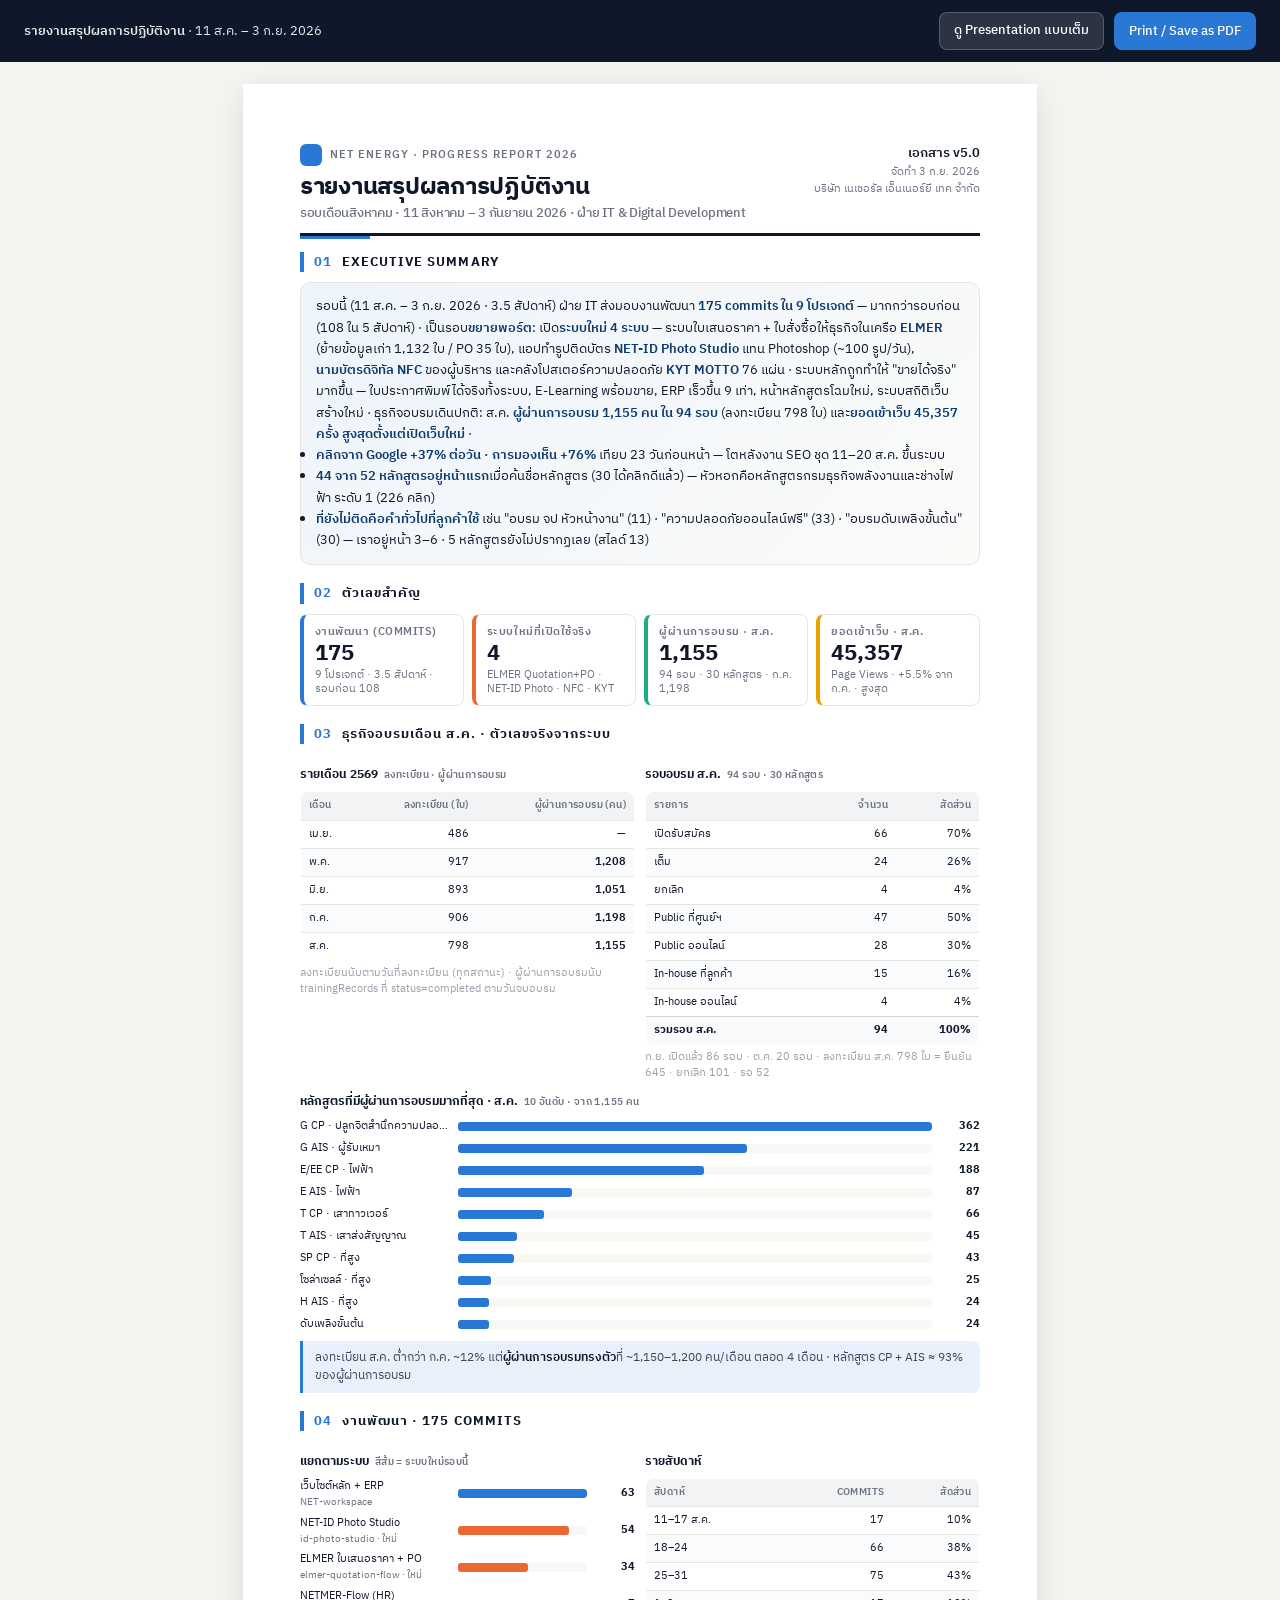
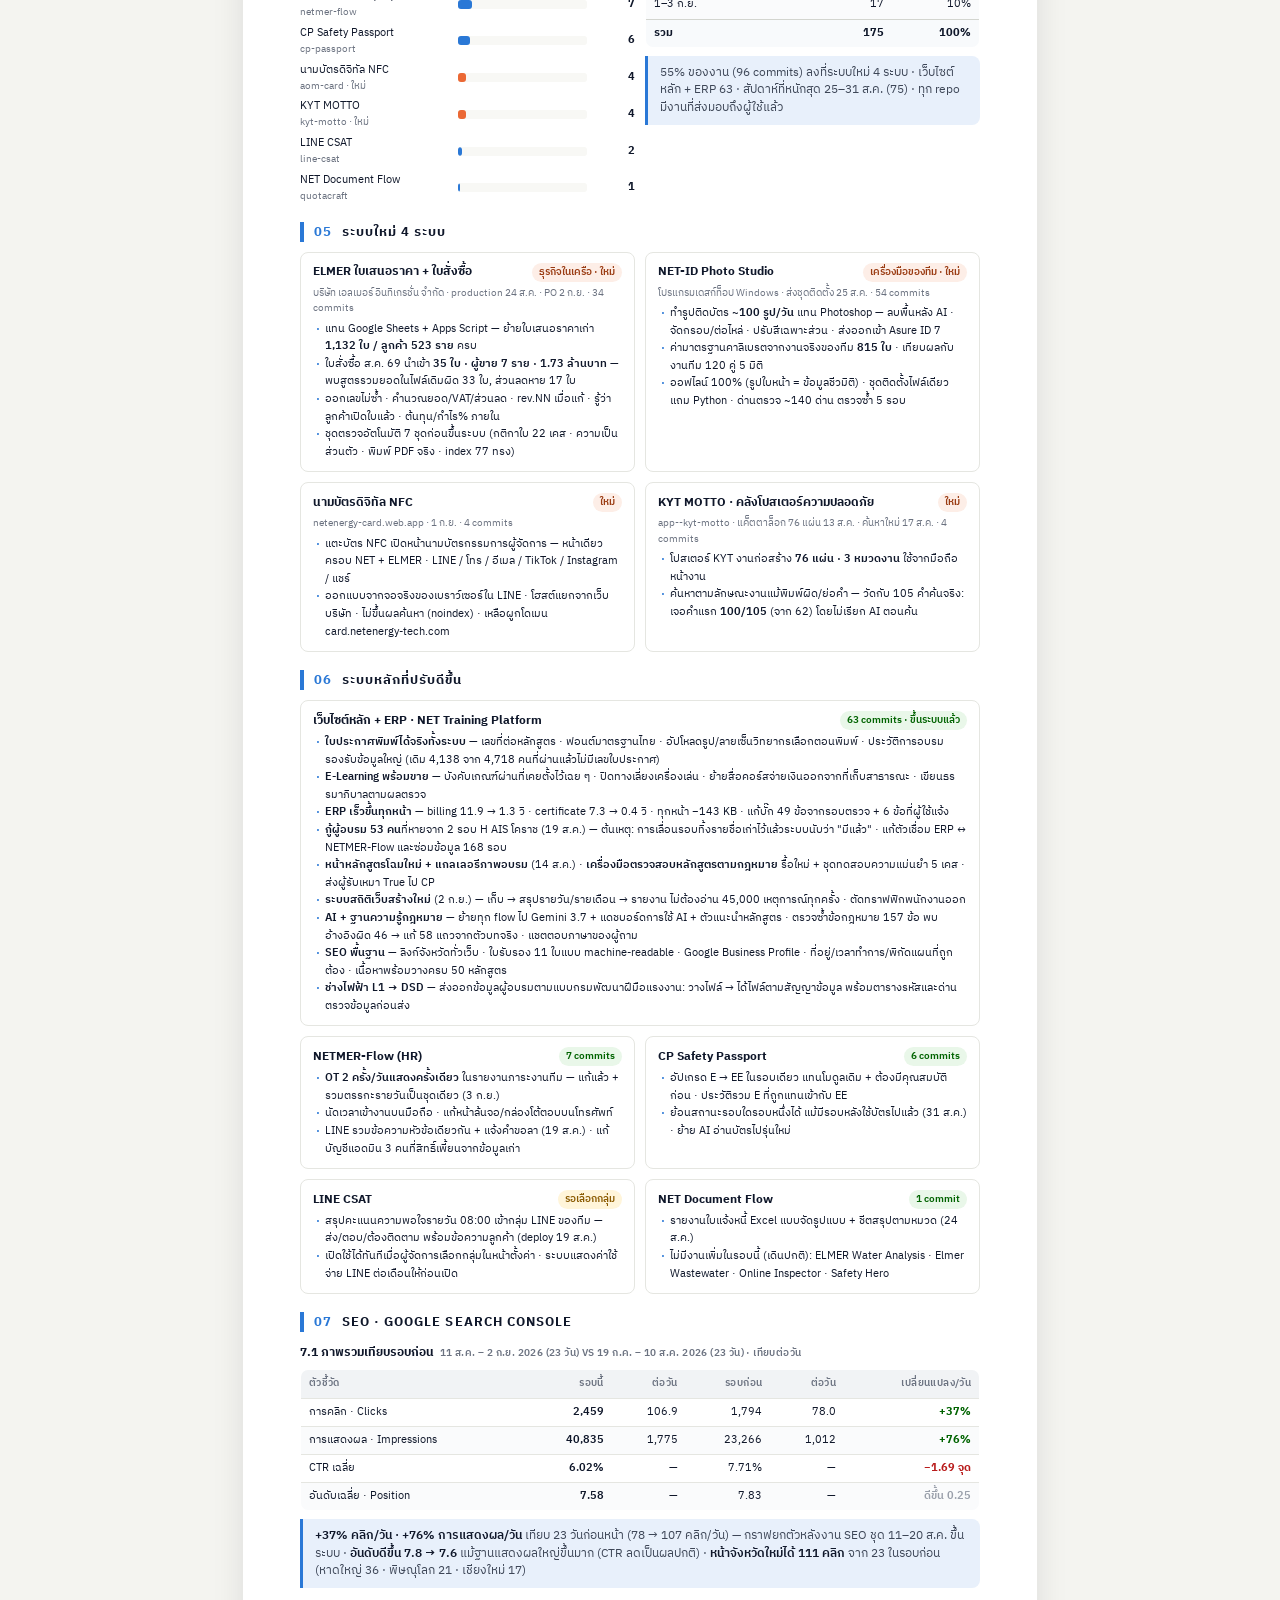
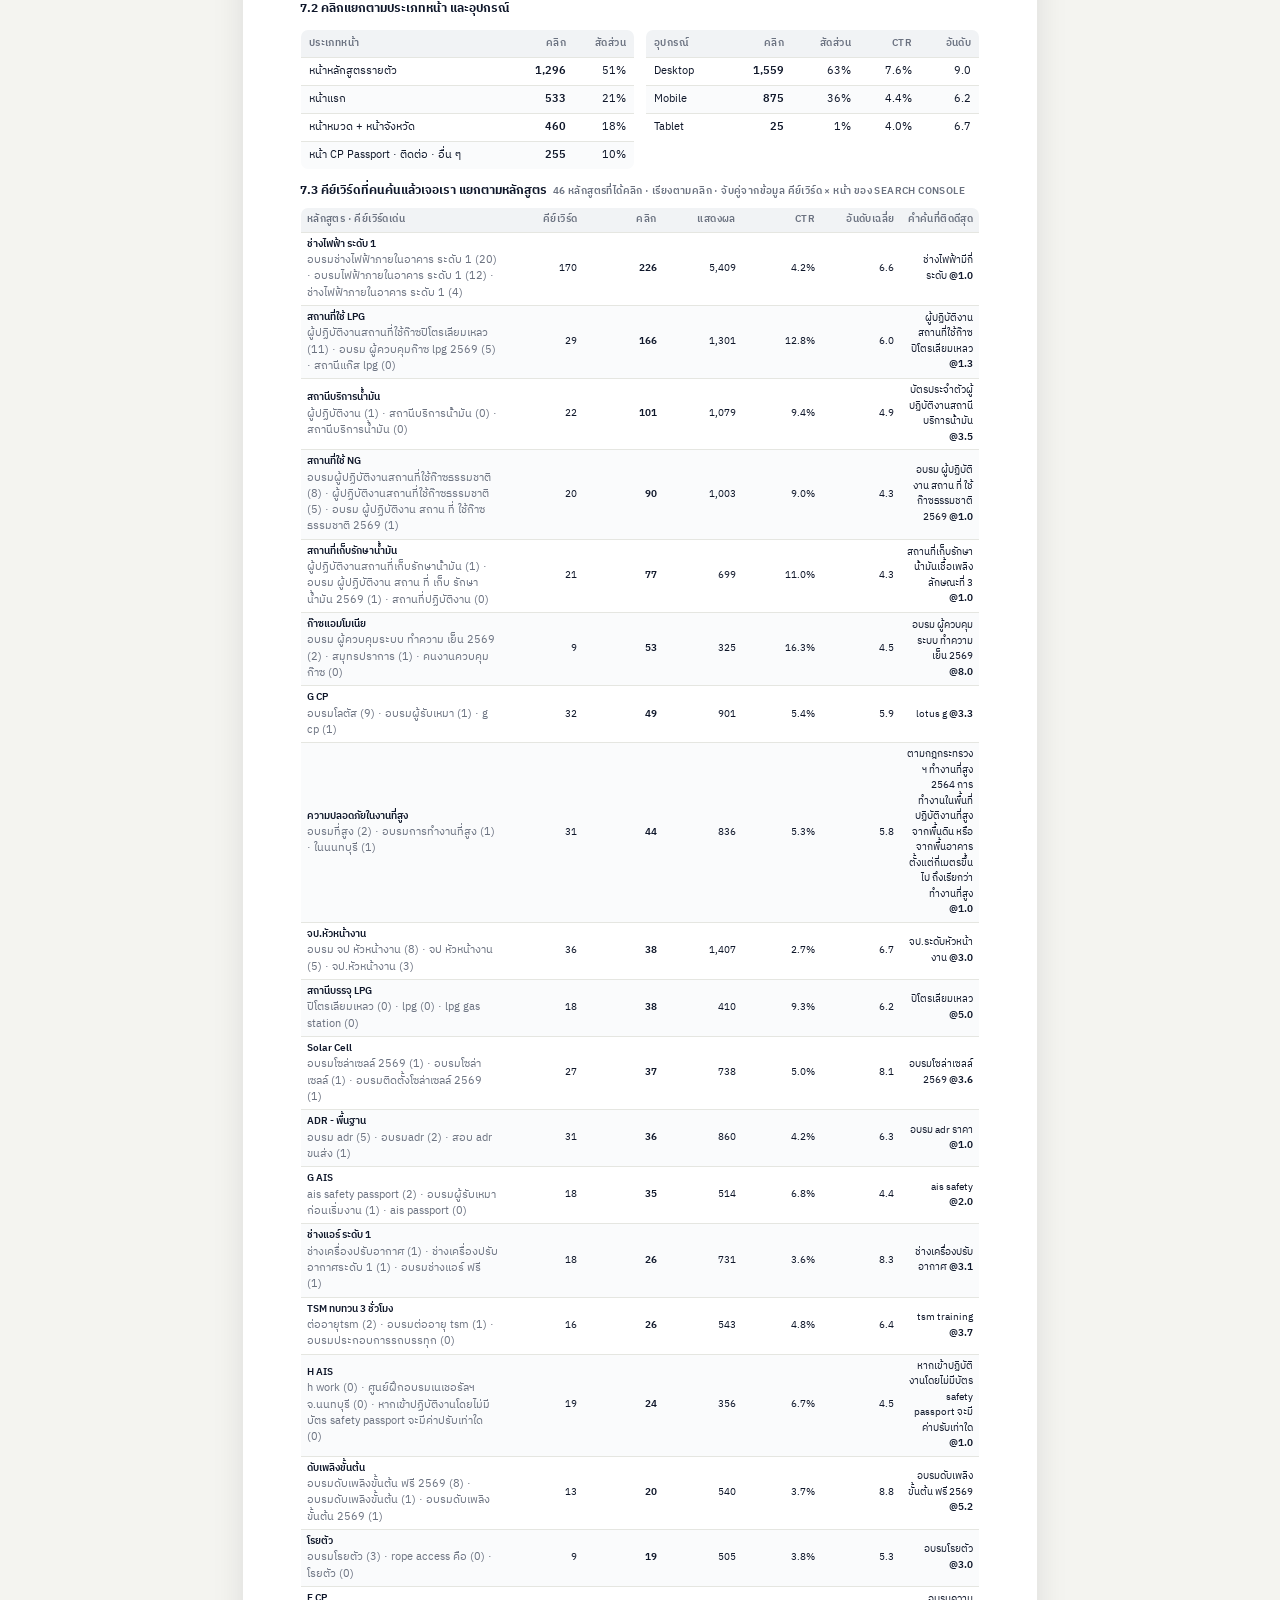
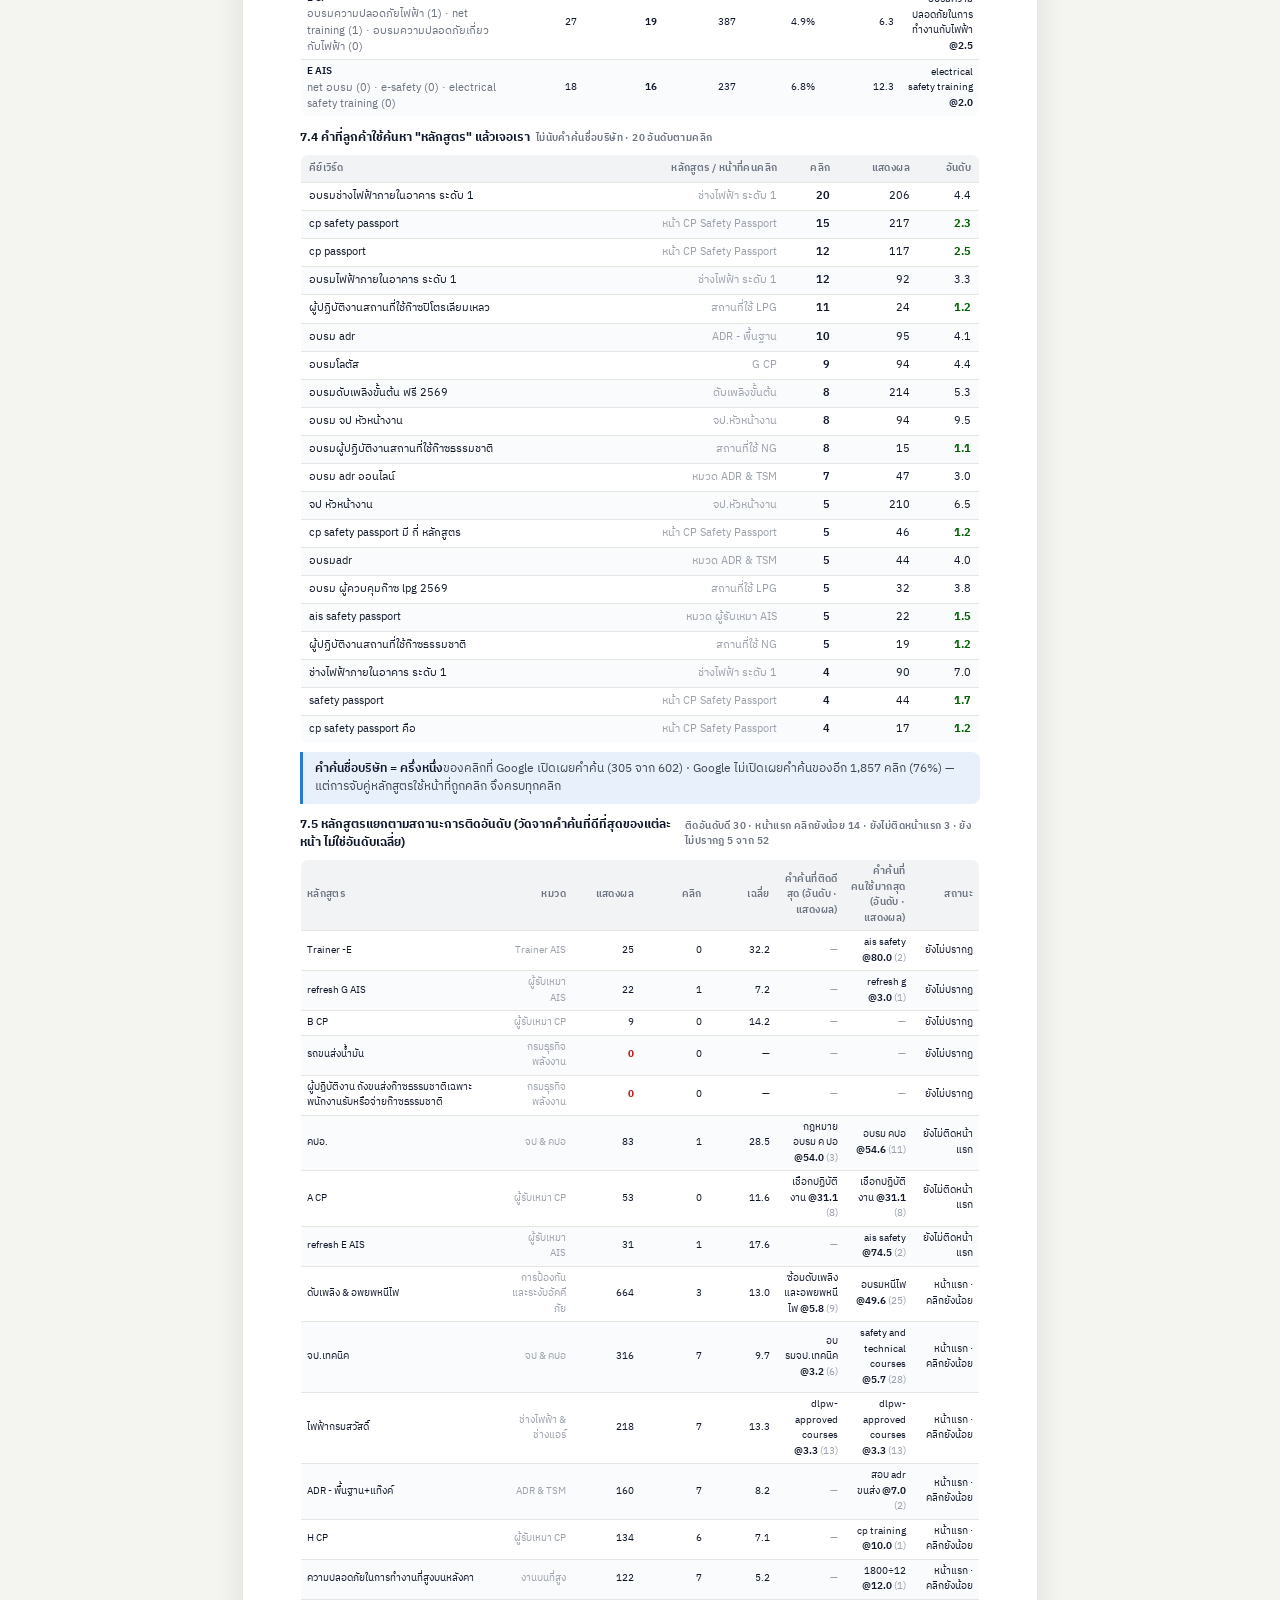
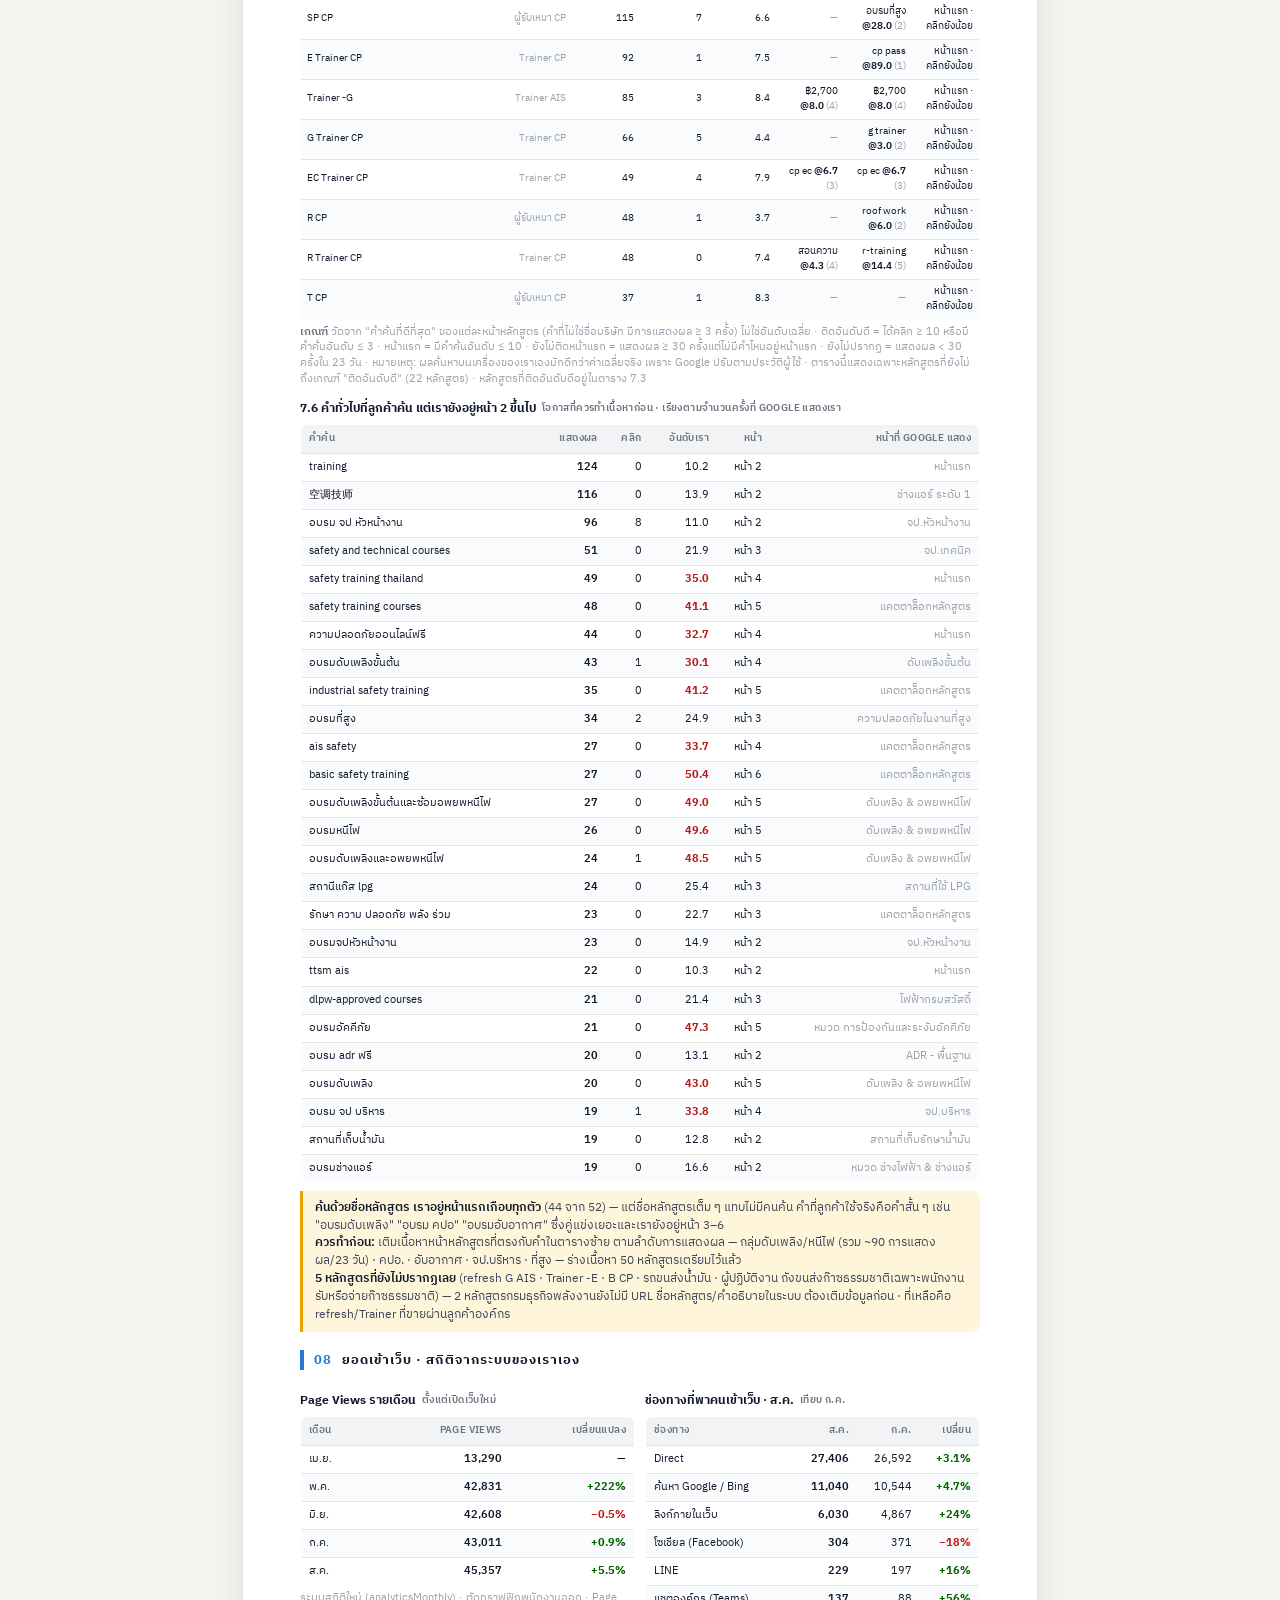
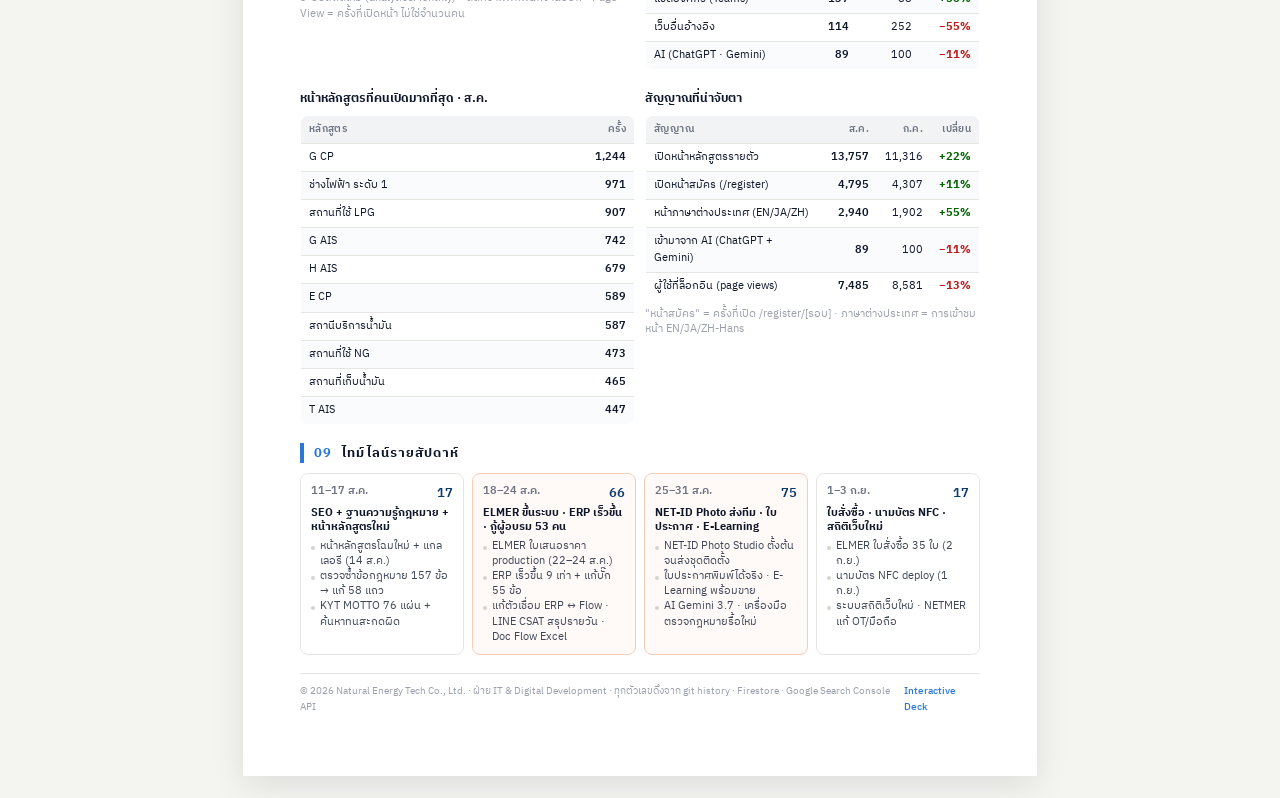
==== commit cf37628b: "seo: rank courses by their best real query, not the page's average position The owner checked severa" ====
--- a/report.html
+++ b/report.html
@@ -62,6 +62,9 @@
   table.data .dim{color:var(--faint)}
   table.data .kw{display:block;font-size:10.5px;color:var(--muted);font-weight:400;white-space:normal}
   table.data tfoot td{font-weight:700;background:#f8fafc;border-top:1px solid var(--line-2)}
+  table.data.wide{font-size:10px;table-layout:fixed}
+  table.data.wide td,table.data.wide th{white-space:normal;padding:4px 6px;word-break:break-word}
+  table.data.wide td:first-child,table.data.wide th:first-child{width:30%}
   .two{display:grid;grid-template-columns:1fr 1fr;gap:10px;align-items:start}
   .three{display:grid;grid-template-columns:1fr 1fr 1fr;gap:10px;align-items:start}
   .note{font-size:10.5px;color:var(--faint);line-height:1.5;margin-top:5px}
@@ -413,20 +416,25 @@
   table(td, ['อุปกรณ์', 'คลิก', 'สัดส่วน', 'CTR', 'อันดับ'], S.devices.map(g => [g.label, { v: f(g.value), cls: 'n' }, Math.round(100 * g.value / dtot) + '%', g.ctr != null ? (g.ctr * 100).toFixed(1) + '%' : '—', g.position != null ? g.position.toFixed(1) : '—']));
 
   body.appendChild(h3('7.3 คีย์เวิร์ดที่คนค้นแล้วเจอเรา แยกตามหลักสูตร', S.byCourse.length + ' หลักสูตรที่ได้คลิก · เรียงตามคลิก · จับคู่จากข้อมูล คีย์เวิร์ด × หน้า ของ Search Console'));
-  const tc = h('table', 'data'); body.appendChild(tc);
-  table(tc, ['หลักสูตร · คีย์เวิร์ดเด่น', 'คีย์เวิร์ด', 'คลิก', 'แสดงผล', 'CTR', 'อันดับ'], S.byCourse.slice(0, 20).map(c => [
-    { html: '<b>' + esc(c.course) + '</b><span class="kw">' + esc(c.topKw.slice(0, 3).map(k => k.q + ' (' + k.clicks + ')').join(' · ')) + '</span>' }, f(c.kwCount), { v: f(c.clicks), cls: 'n' }, f(c.impressions), (100 * c.clicks / c.impressions).toFixed(1) + '%', c.position.toFixed(1)]));
+  const tc = h('table', 'data wide'); body.appendChild(tc);
+  table(tc, ['หลักสูตร · คีย์เวิร์ดเด่น', 'คีย์เวิร์ด', 'คลิก', 'แสดงผล', 'CTR', 'อันดับเฉลี่ย', 'คำค้นที่ติดดีสุด'], S.byCourse.slice(0, 20).map(c => [
+    { html: '<b>' + esc(c.course) + '</b><span class="kw">' + esc(c.topKw.slice(0, 3).map(k => k.q + ' (' + k.clicks + ')').join(' · ')) + '</span>' }, f(c.kwCount), { v: f(c.clicks), cls: 'n' }, f(c.impressions), (100 * c.clicks / c.impressions).toFixed(1) + '%', c.position.toFixed(1), c.bestQ ? { html: esc(c.bestQ.q) + ' <b>@' + c.bestQ.position.toFixed(1) + '</b>' } : '—']));
 
   body.appendChild(h3('7.4 คำที่ลูกค้าใช้ค้นหา "หลักสูตร" แล้วเจอเรา', 'ไม่นับคำค้นชื่อบริษัท · 20 อันดับตามคลิก'));
   const tk = h('table', 'data'); body.appendChild(tk);
   table(tk, ['คีย์เวิร์ด', 'หลักสูตร / หน้าที่คนคลิก', 'คลิก', 'แสดงผล', 'อันดับ'], S.intentKw.slice(0, 20).map(k => [k.q, { v: k.course, cls: 'dim' }, { v: f(k.clicks), cls: 'n' }, f(k.impressions), { v: k.position.toFixed(1), cls: k.position <= 3 ? 'up' : k.position > 10 ? 'down' : '' }]));
   const bn = h('div', 'callout'); bn.innerHTML = S.brandNote || ''; body.appendChild(bn);
 
-  body.appendChild(h3('7.5 หลักสูตรที่เปิดขายแต่ยังไม่ติดอันดับ', 'ติดดี ' + S.ranking.good + ' · เริ่มเห็น ' + S.ranking.mid + ' · ยังไม่ติด ' + S.ranking.none + ' จาก ' + (S.ranking.good + S.ranking.mid + S.ranking.none) + ' หลักสูตร'));
-  const tn = h('table', 'data'); body.appendChild(tn);
-  table(tn, ['หลักสูตร', 'หมวด', 'แสดงผล', 'คลิก', 'อันดับ', 'สถานะ'], S.notRanking.map(r => [r.course, { v: r.cat, cls: 'dim' }, { v: f(r.impressions), cls: r.impressions === 0 ? 'down' : '' }, f(r.clicks), r.position == null ? '—' : r.position.toFixed(1), r.tierLabel]));
+  body.appendChild(h3('7.5 หลักสูตรแยกตามสถานะการติดอันดับ (วัดจากคำค้นที่ดีที่สุดของแต่ละหน้า ไม่ใช่อันดับเฉลี่ย)', 'ติดอันดับดี ' + S.ranking.good + ' · หน้าแรก คลิกยังน้อย ' + S.ranking.page1 + ' · ยังไม่ติดหน้าแรก ' + S.ranking.low + ' · ยังไม่ปรากฏ ' + S.ranking.none + ' จาก 52'));
+  const tn = h('table', 'data wide'); body.appendChild(tn);
+  const qcell = q => q ? { html: esc(q.q) + ' <b>@' + q.position.toFixed(1) + '</b> <span class="dim">(' + q.impressions + ')</span>' } : { v: '—', cls: 'dim' };
+  table(tn, ['หลักสูตร', 'หมวด', 'แสดงผล', 'คลิก', 'เฉลี่ย', 'คำค้นที่ติดดีสุด (อันดับ · แสดงผล)', 'คำค้นที่คนใช้มากสุด (อันดับ · แสดงผล)', 'สถานะ'], S.notRanking.map(r => [r.course, { v: r.cat, cls: 'dim' }, { v: f(r.impressions), cls: r.impressions === 0 ? 'down' : '' }, f(r.clicks), r.position == null ? '—' : r.position.toFixed(1), qcell(r.bestQ), qcell(r.topQ), r.tierLabel]));
+  const rule = h('div', 'note'); rule.innerHTML = '<b>เกณฑ์</b> ' + (S.tierRule || '') + ' · ตารางนี้แสดงเฉพาะหลักสูตรที่ยังไม่ถึงเกณฑ์ "ติดอันดับดี" (' + S.notRanking.length + ' หลักสูตร) · หลักสูตรที่ติดอันดับดีอยู่ในตาราง 7.3'; body.appendChild(rule);
+
+  body.appendChild(h3('7.6 คำทั่วไปที่ลูกค้าค้น แต่เรายังอยู่หน้า 2 ขึ้นไป', 'โอกาสที่ควรทำเนื้อหาก่อน · เรียงตามจำนวนครั้งที่ Google แสดงเรา'));
+  const tg2 = h('table', 'data'); body.appendChild(tg2);
+  table(tg2, ['คำค้น', 'แสดงผล', 'คลิก', 'อันดับเรา', 'หน้า', 'หน้าที่ Google แสดง'], (S.gapKw || []).map(k => [k.q, { v: f(k.impressions), cls: 'n' }, f(k.clicks), { v: k.position.toFixed(1), cls: k.position > 30 ? 'down' : '' }, 'หน้า ' + Math.ceil(k.position / 10), { v: k.page, cls: 'dim' }]));
   const nn = h('div', 'callout warn'); nn.innerHTML = (S.notRankingNotes || []).join('<br>'); body.appendChild(nn);
-  const rule = h('div', 'note'); rule.innerHTML = '<b>เกณฑ์</b> ' + (S.tierRule || ''); body.appendChild(rule);
   if (S.execLine) $('exec-seo-line').innerHTML = S.execLine;
   function esc(s) { return String(s).replace(/[&<>"]/g, c => ({ '&': '&amp;', '<': '&lt;', '>': '&gt;', '"': '&quot;' }[c])); }
 })();
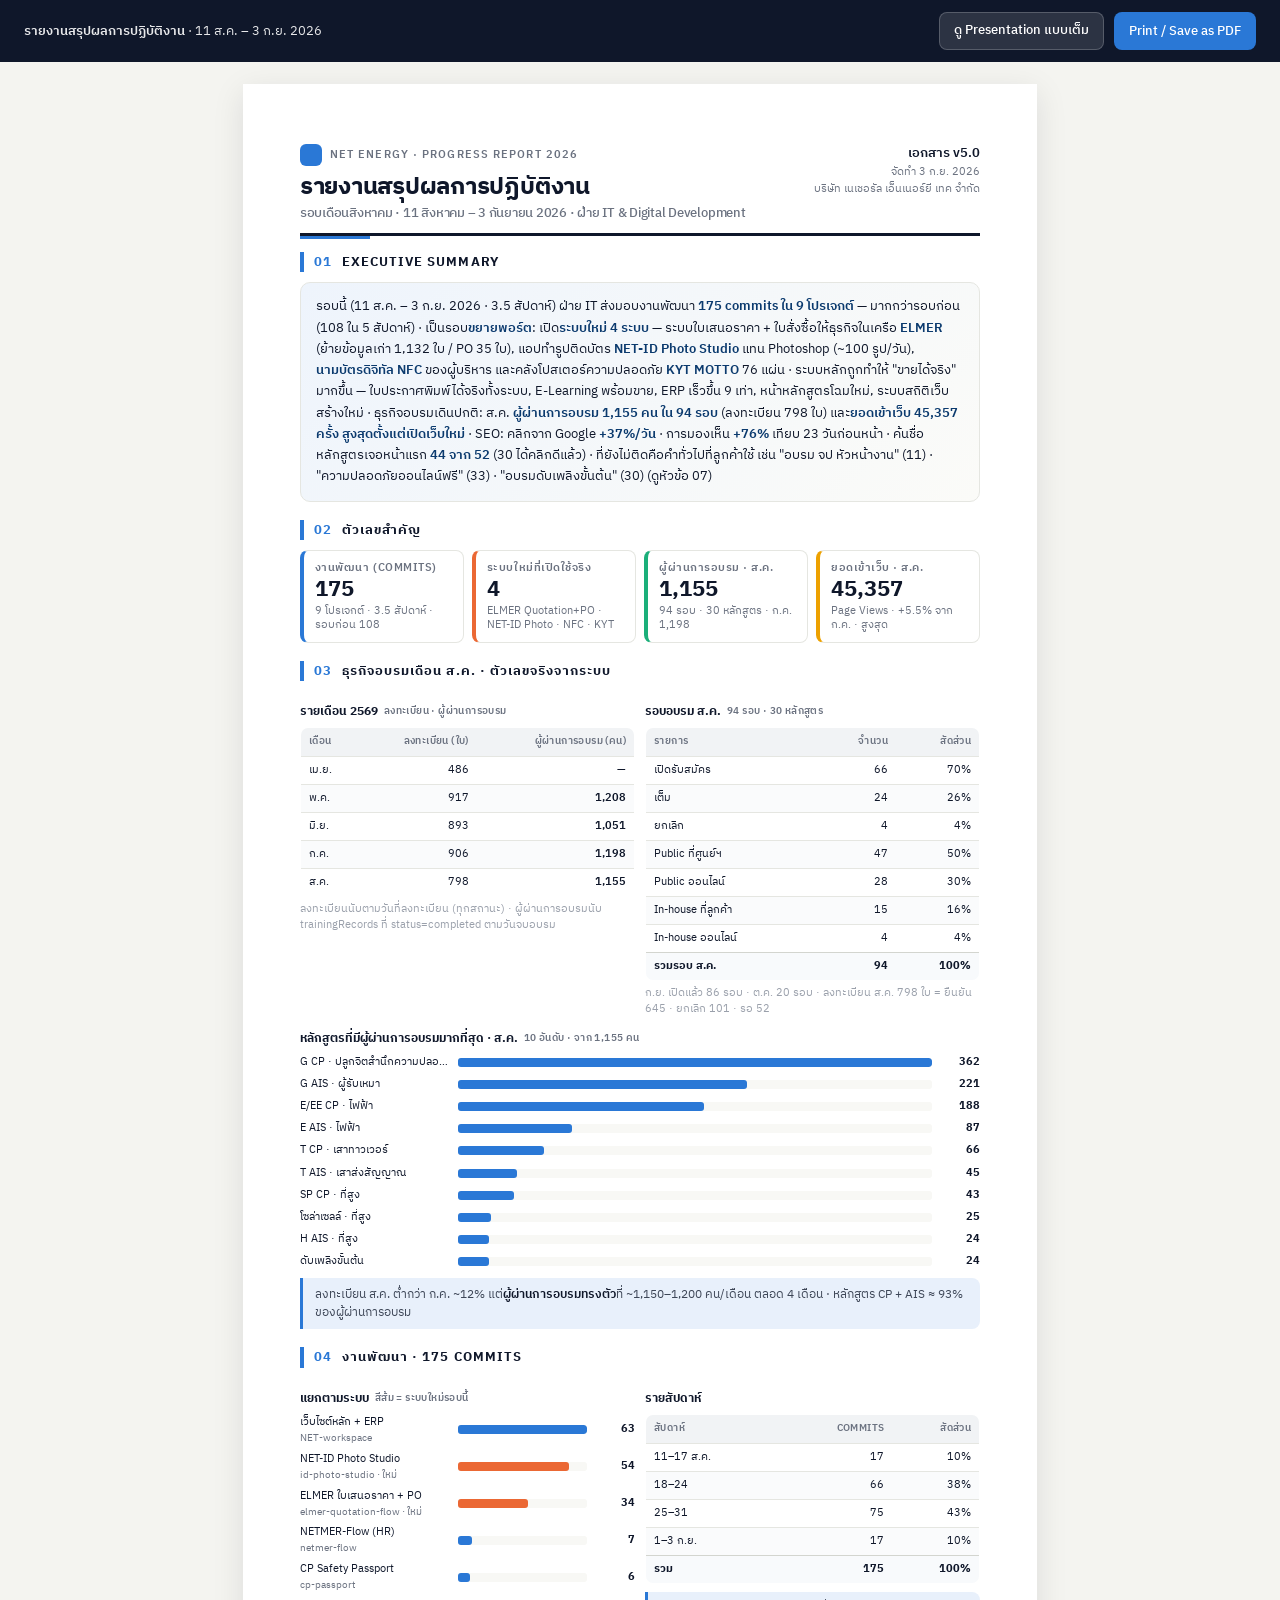
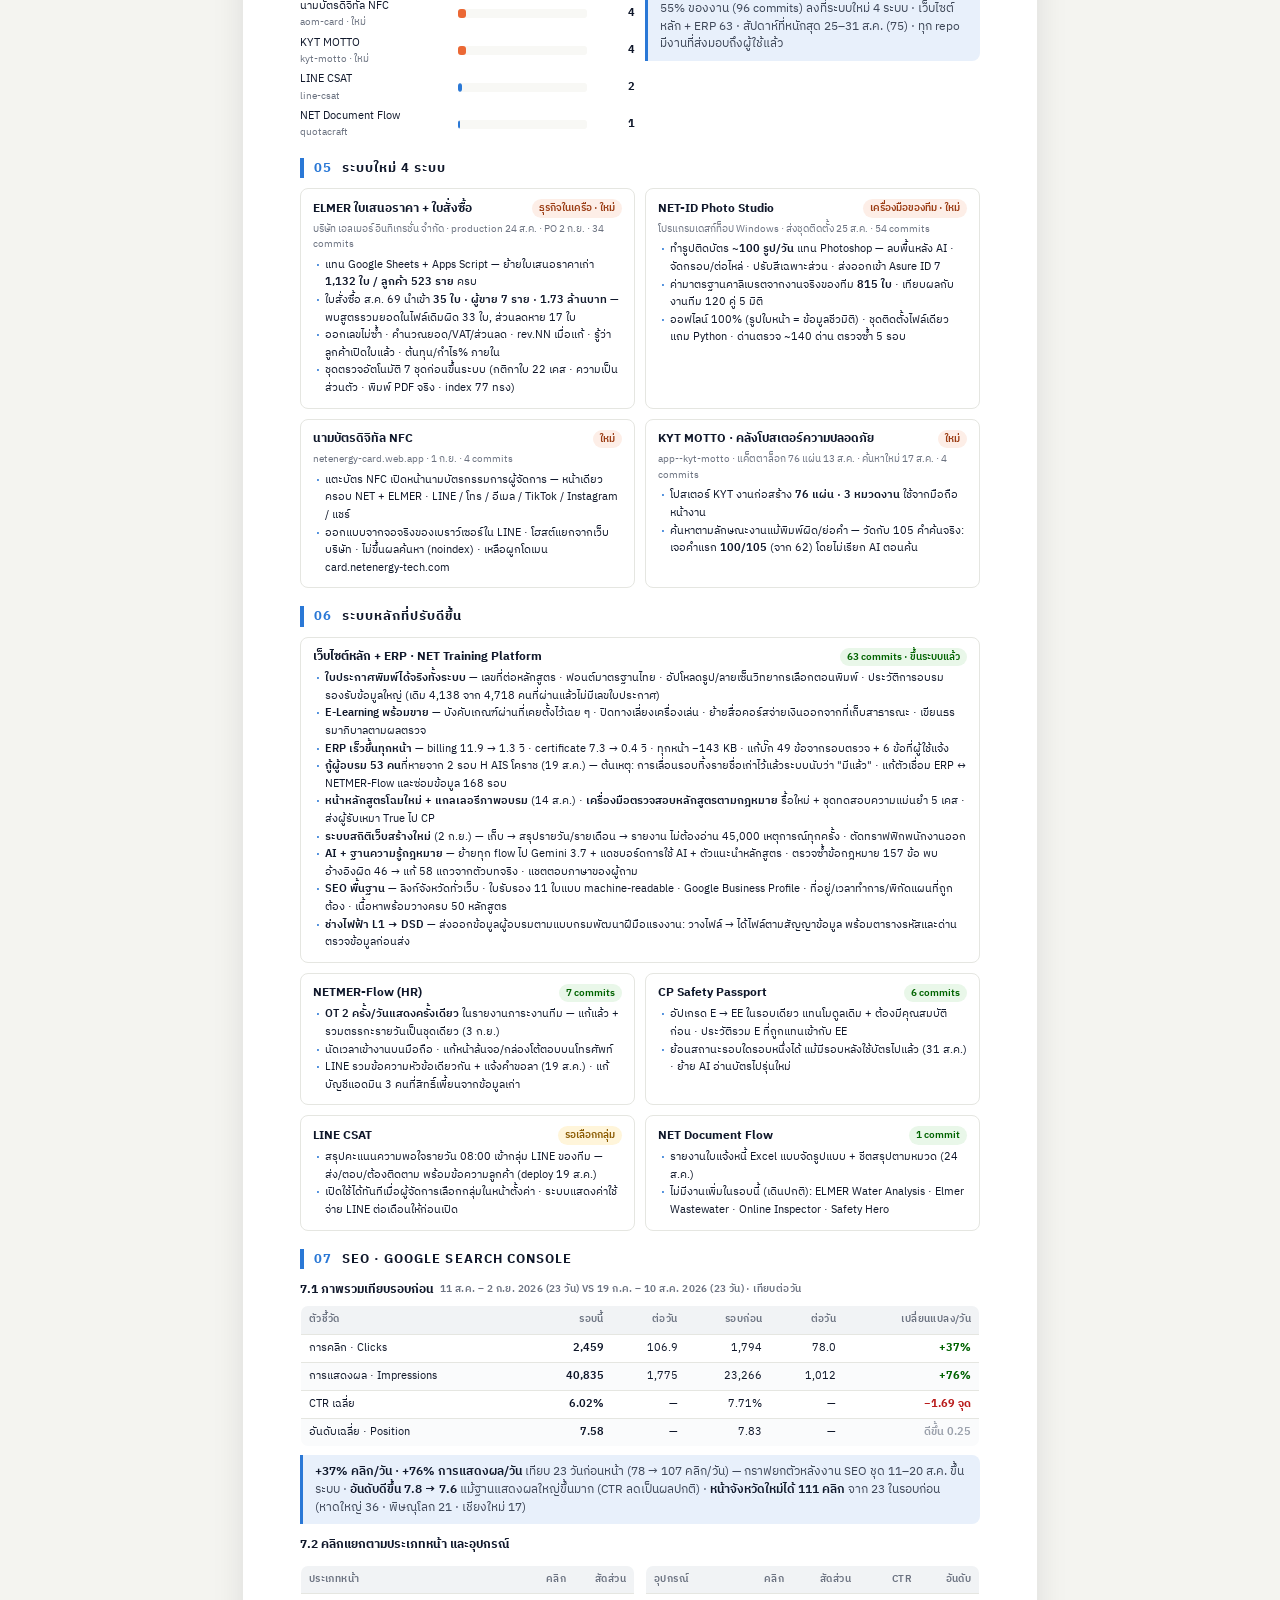
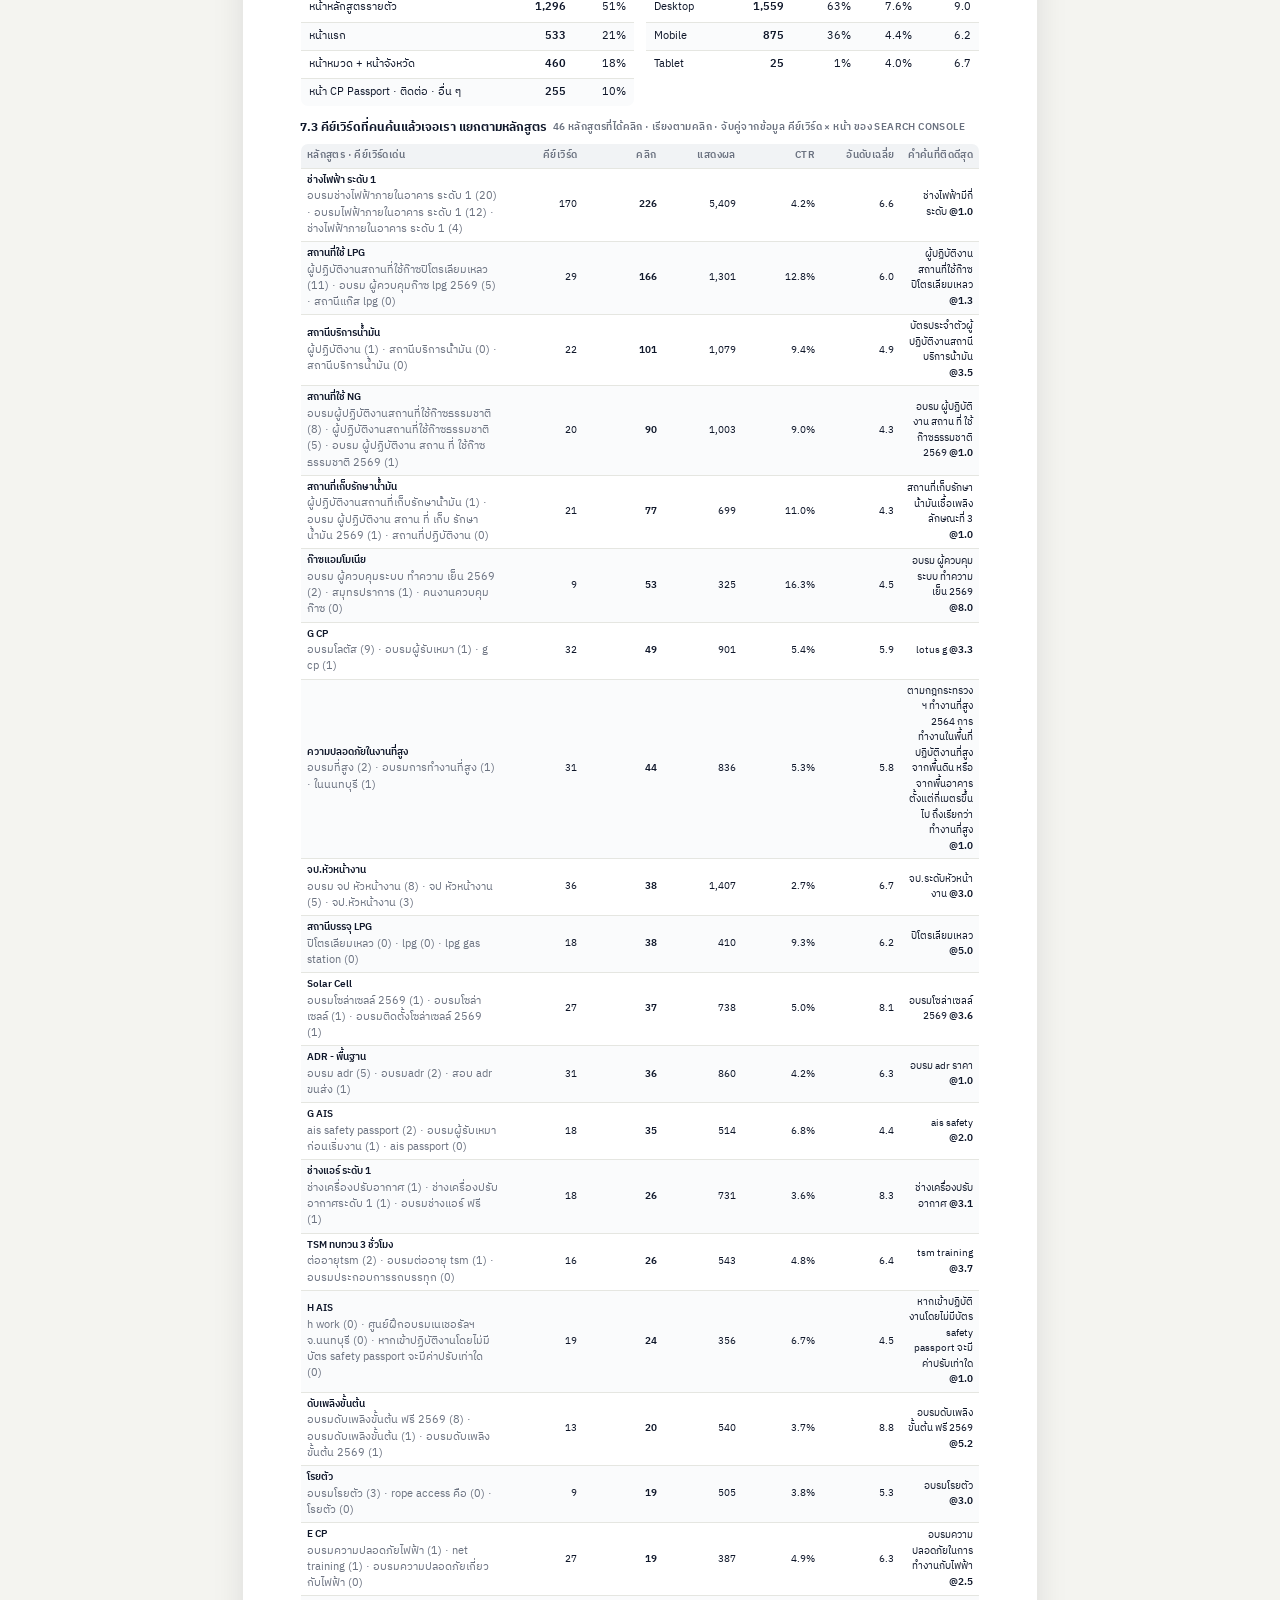
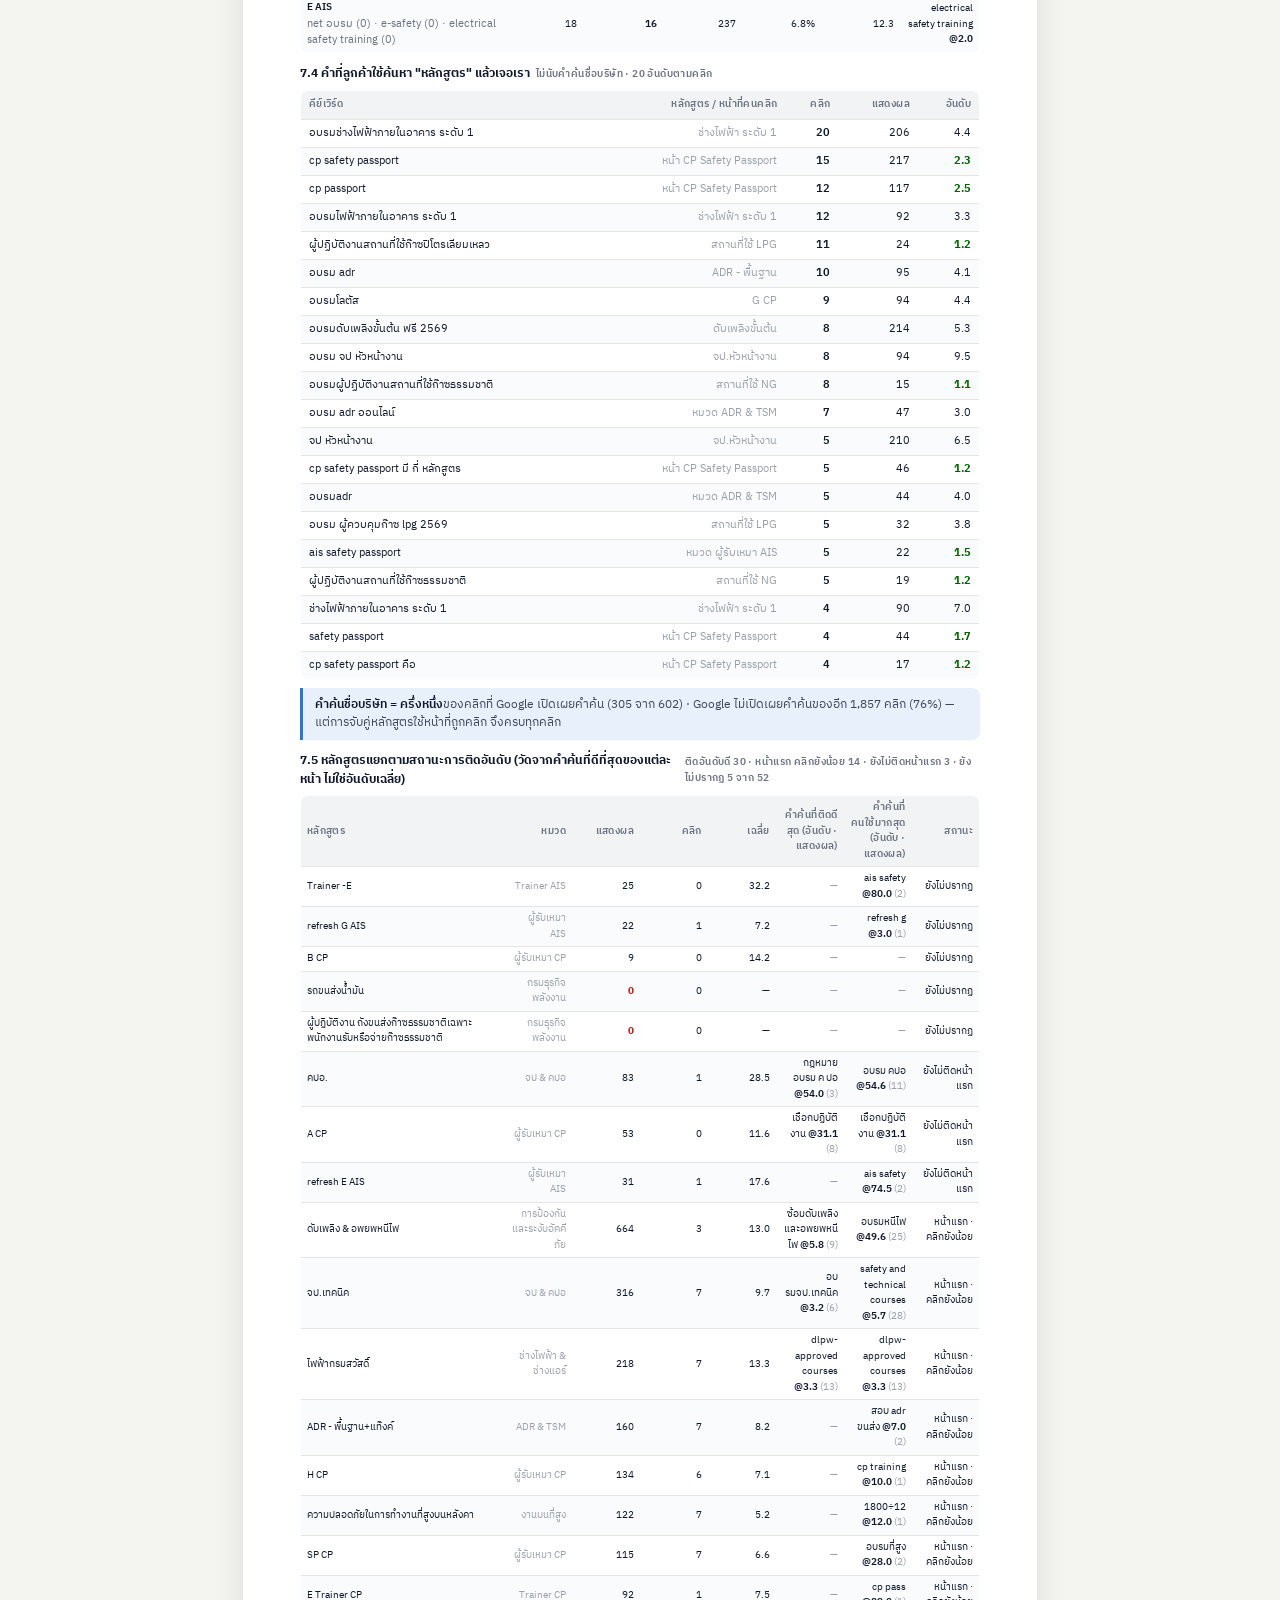
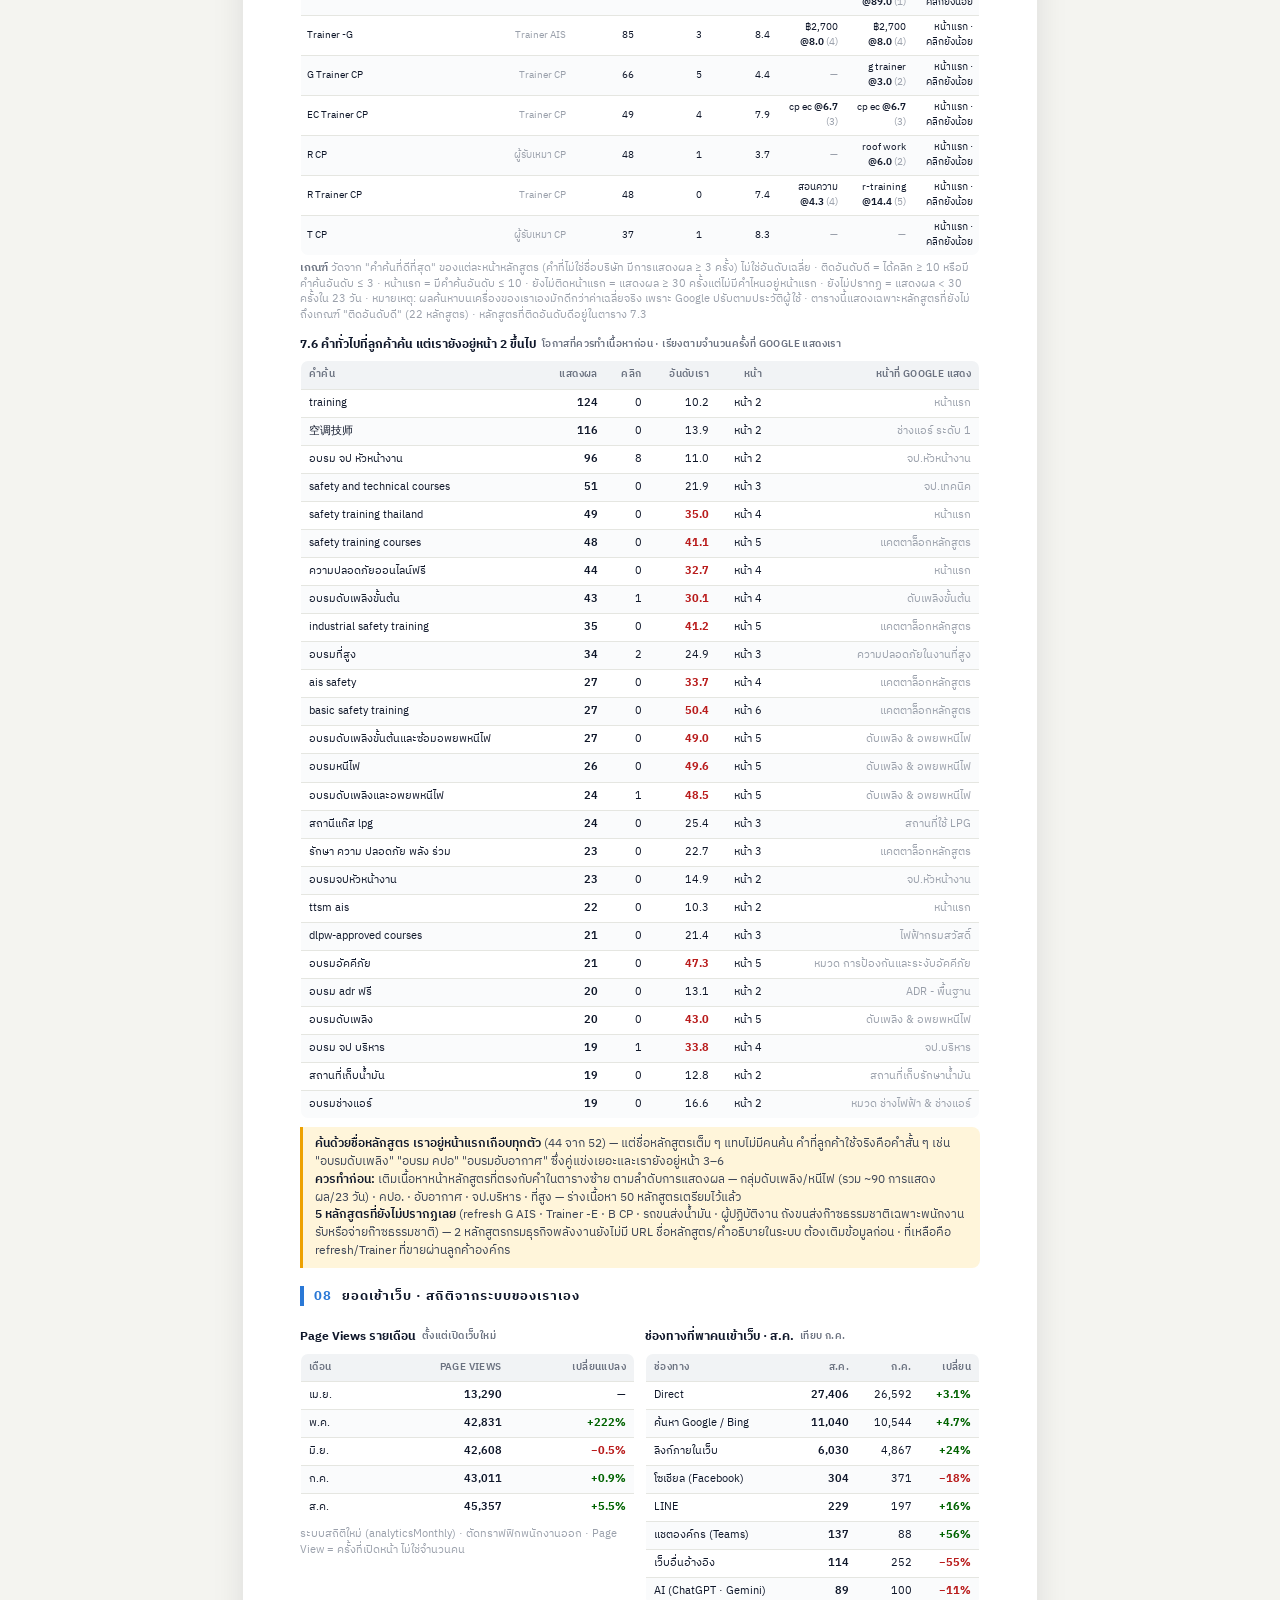
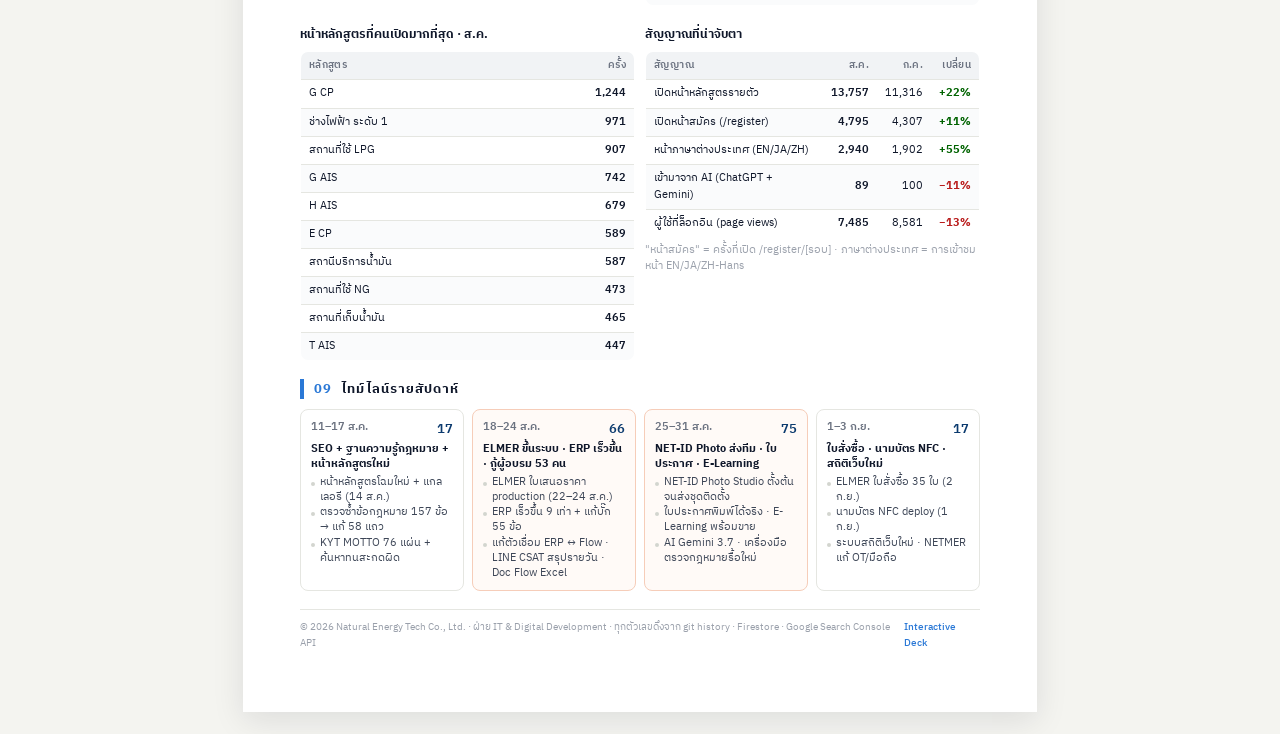
==== commit 8534b555: "review pass: plain-text SEO line in the A4 report, best-query in course tooltips, README method note" ====
--- a/report.html
+++ b/report.html
@@ -435,7 +435,7 @@
   const tg2 = h('table', 'data'); body.appendChild(tg2);
   table(tg2, ['คำค้น', 'แสดงผล', 'คลิก', 'อันดับเรา', 'หน้า', 'หน้าที่ Google แสดง'], (S.gapKw || []).map(k => [k.q, { v: f(k.impressions), cls: 'n' }, f(k.clicks), { v: k.position.toFixed(1), cls: k.position > 30 ? 'down' : '' }, 'หน้า ' + Math.ceil(k.position / 10), { v: k.page, cls: 'dim' }]));
   const nn = h('div', 'callout warn'); nn.innerHTML = (S.notRankingNotes || []).join('<br>'); body.appendChild(nn);
-  if (S.execLine) $('exec-seo-line').innerHTML = S.execLine;
+  if (S.execText) $('exec-seo-line').innerHTML = S.execText;
   function esc(s) { return String(s).replace(/[&<>"]/g, c => ({ '&': '&amp;', '<': '&lt;', '>': '&gt;', '"': '&quot;' }[c])); }
 })();
 </script>
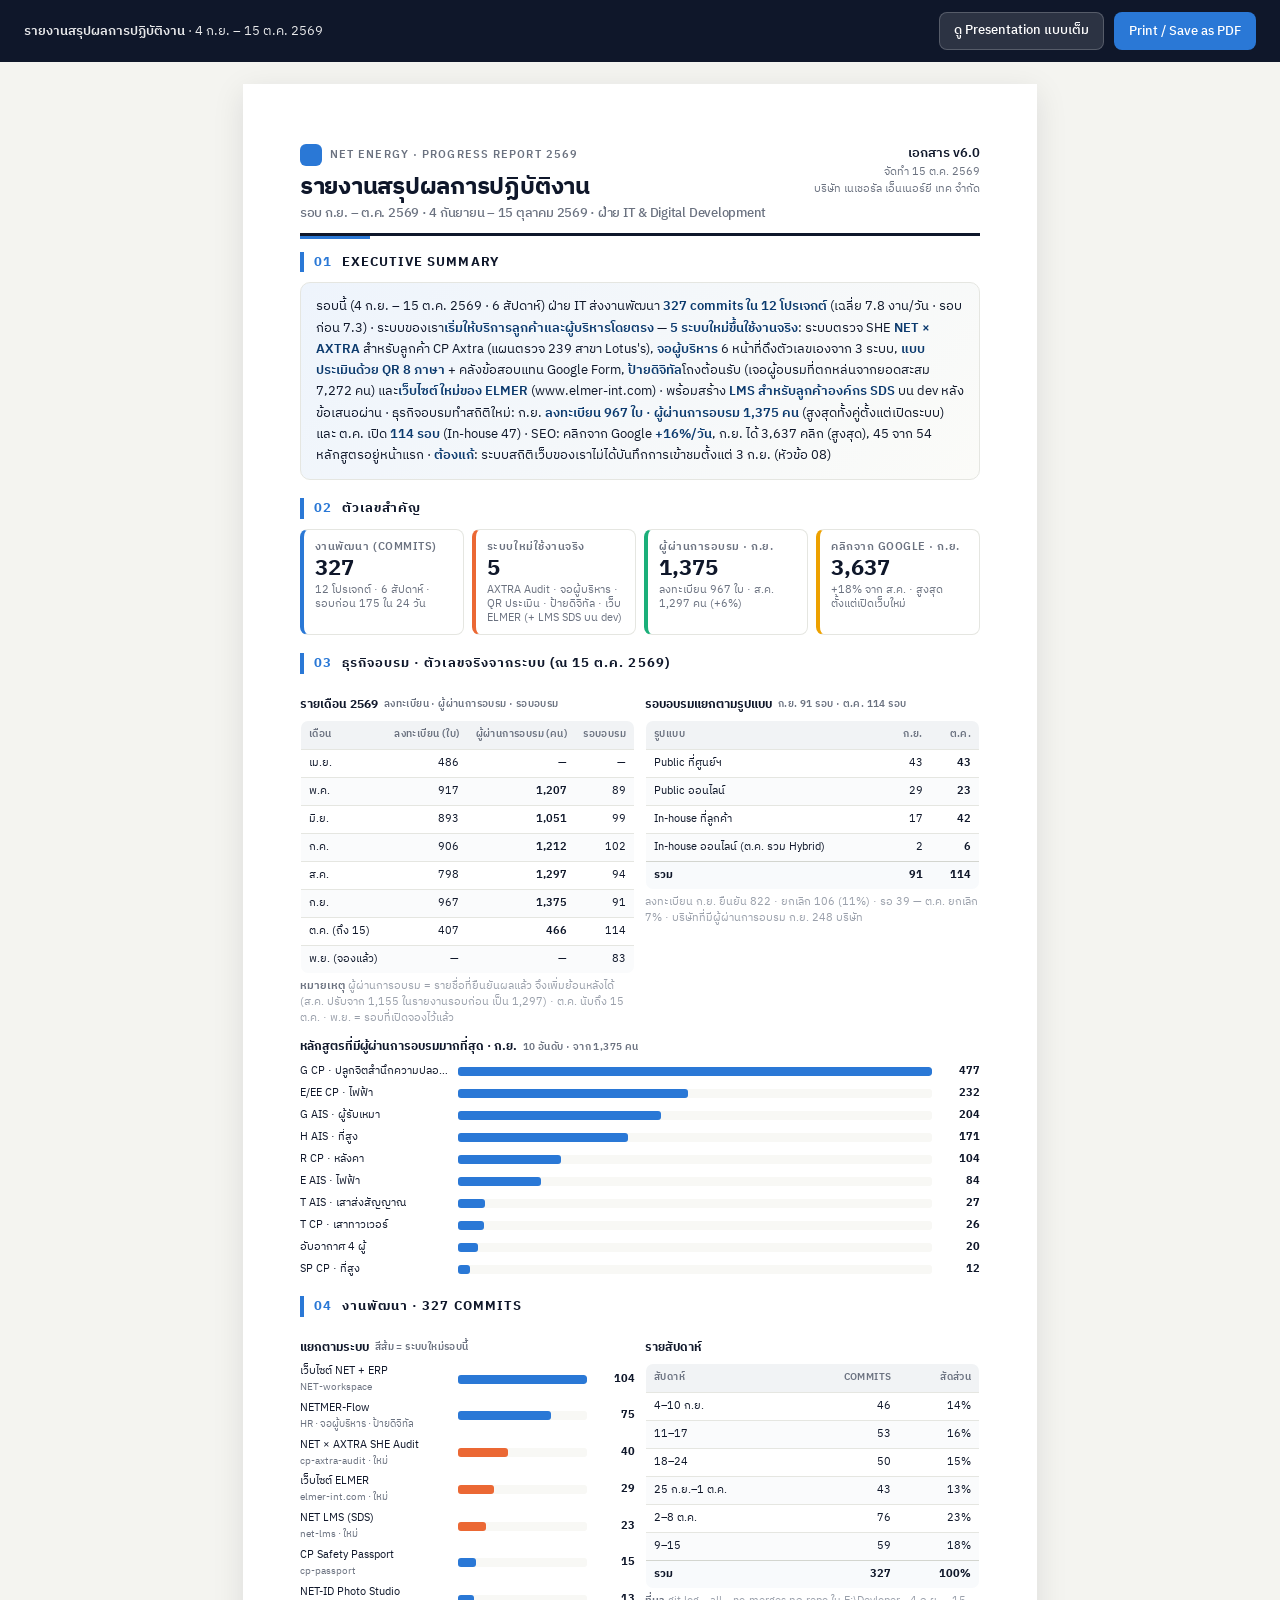
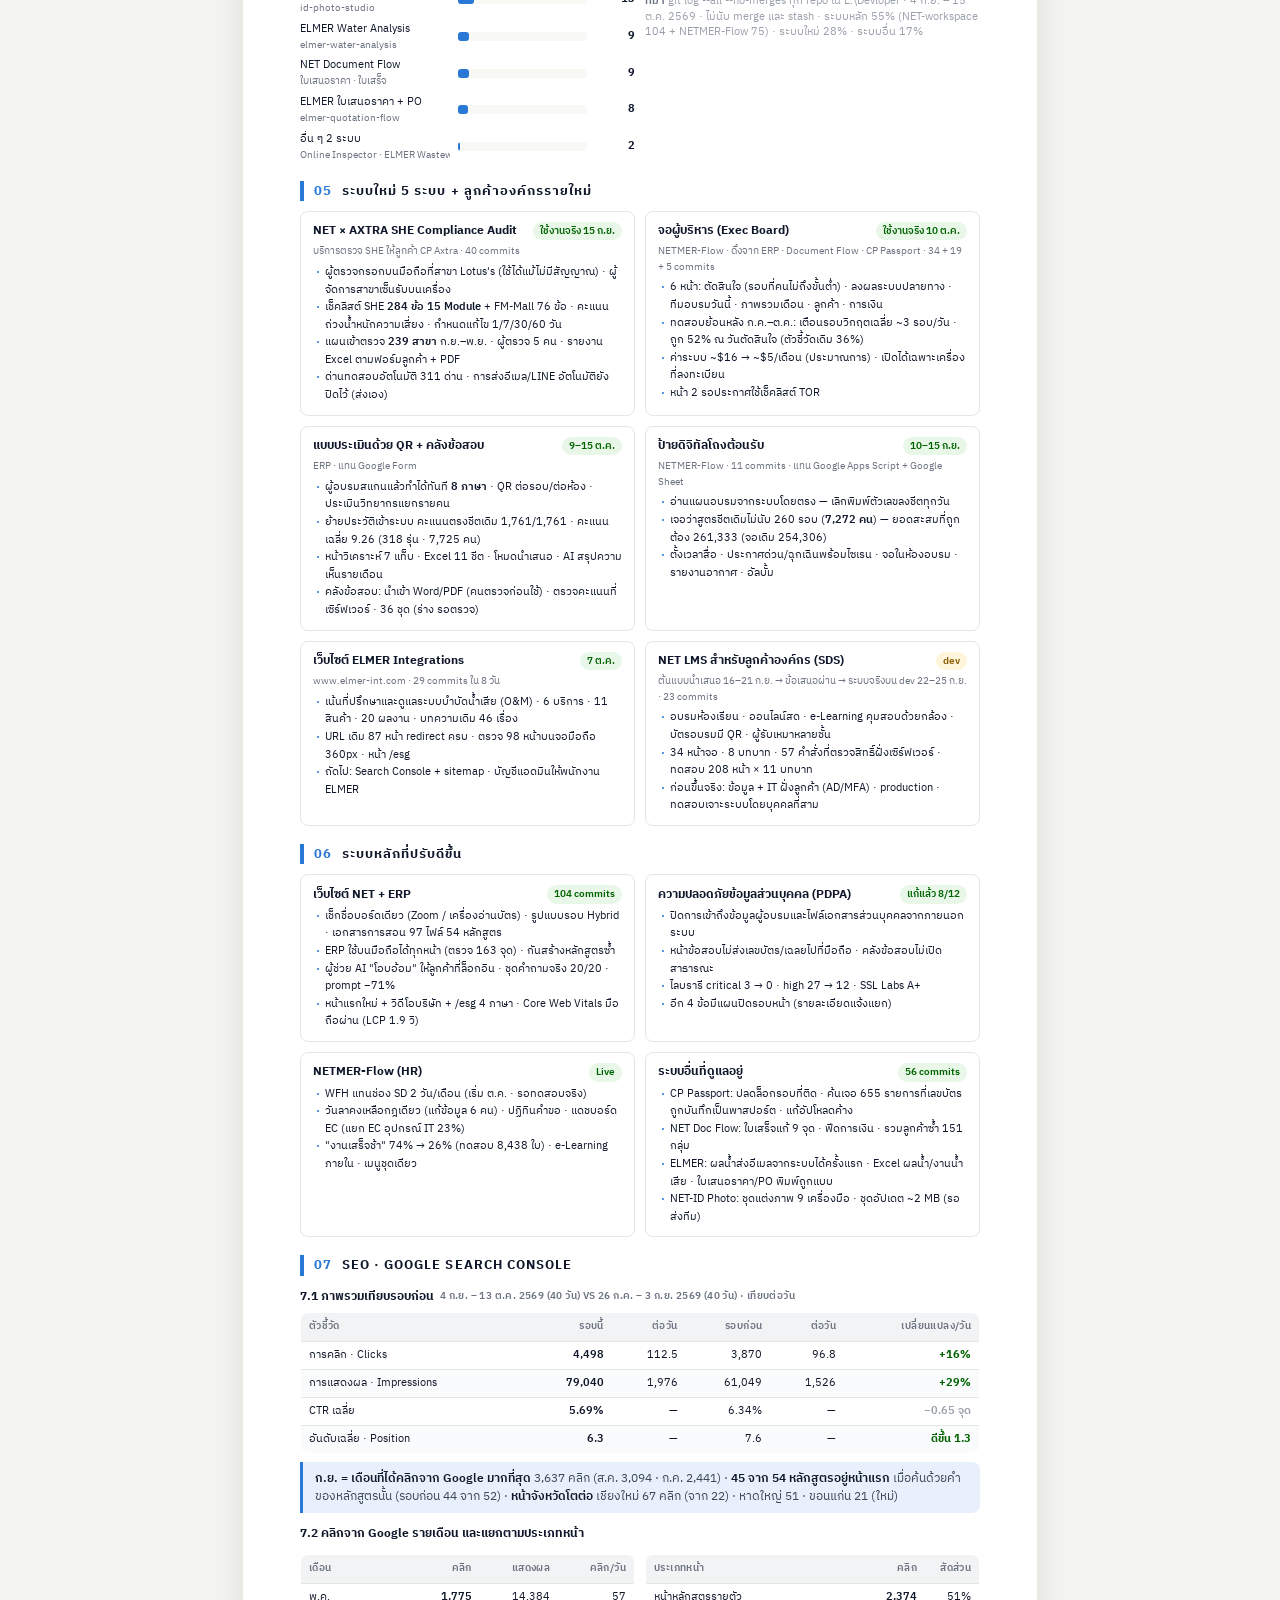
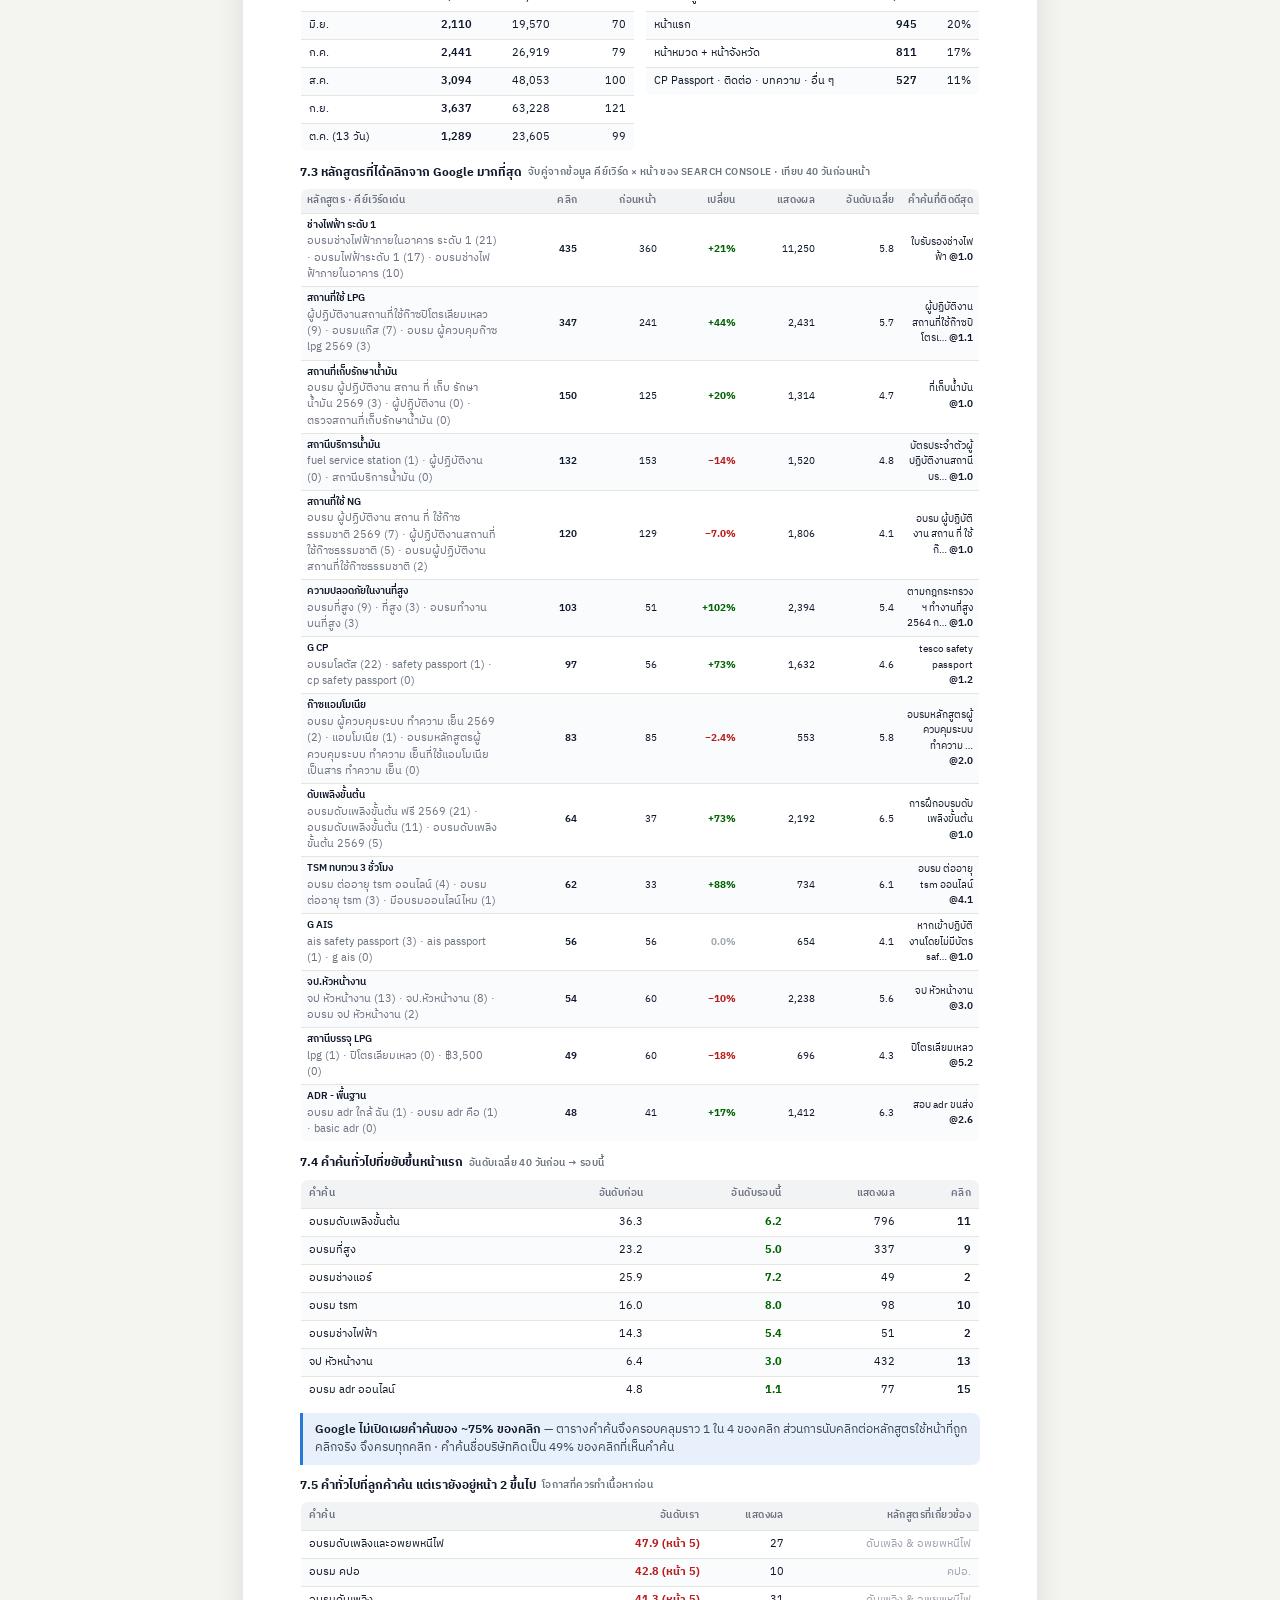
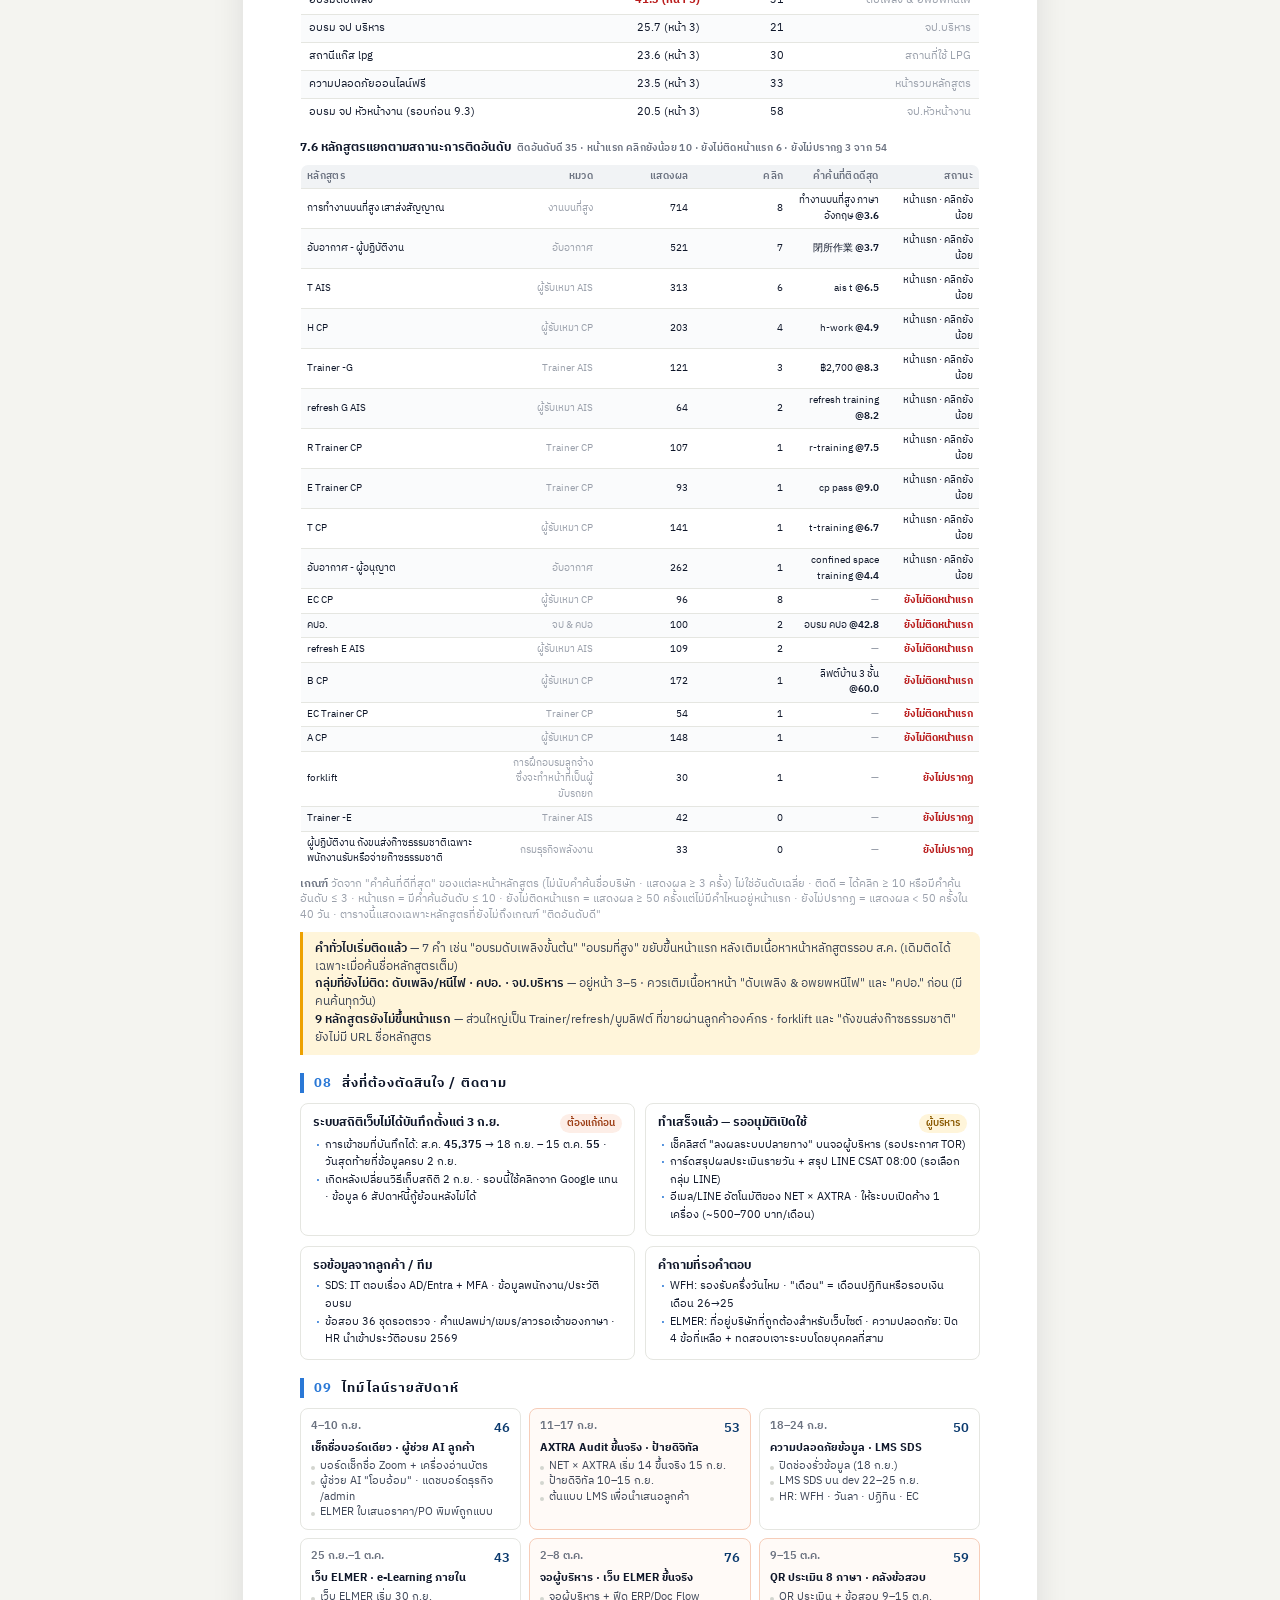
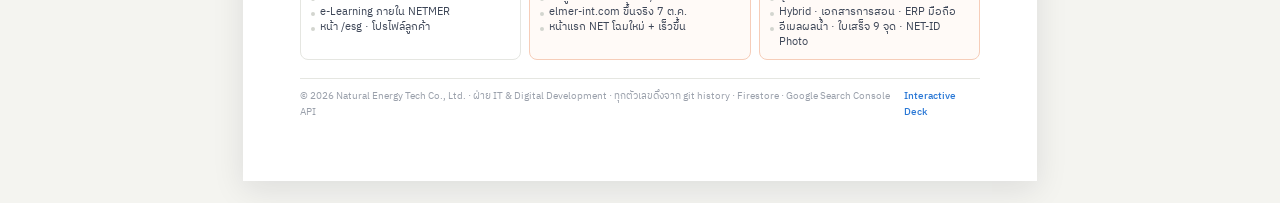
==== commit 9140bfe1: "Redesign the deck for the 4 Sep - 15 Oct 2026 round (v6, dark keynote) - 22 slides on a dark keynote" ====
--- a/report.html
+++ b/report.html
@@ -3,7 +3,7 @@
 <head>
 <meta charset="UTF-8">
 <meta name="viewport" content="width=device-width, initial-scale=1.0">
-<title>รายงานสรุปผลการปฏิบัติงาน · ส.ค. 2026 | NET Energy</title>
+<title>รายงานสรุปผลการปฏิบัติงาน · ก.ย.–ต.ค. 2569 | NET Energy</title>
 <link rel="preconnect" href="https://fonts.googleapis.com">
 <link rel="preconnect" href="https://fonts.gstatic.com" crossorigin>
 <link href="https://fonts.googleapis.com/css2?family=IBM+Plex+Sans+Thai:wght@400;500;600;700&display=swap" rel="stylesheet">
@@ -96,7 +96,7 @@
   .blk li b{color:var(--ink)}
   .blk .meta{font-size:10px;color:var(--muted);margin-bottom:4px}
 
-  .weeks{display:grid;grid-template-columns:repeat(4,1fr);gap:8px}
+  .weeks{display:grid;grid-template-columns:repeat(3,1fr);gap:8px}
   .wk{background:var(--surface);border:1px solid var(--line);border-radius:8px;padding:9px 10px}
   .wk .h{display:flex;justify-content:space-between;font-size:10.5px;color:var(--muted);font-weight:600}
   .wk .h b{color:var(--accent-ink);font-size:13px}
@@ -121,7 +121,7 @@
 <body>
 
 <div class="toolbar">
-  <div class="lbl"><b>รายงานสรุปผลการปฏิบัติงาน</b> · 11 ส.ค. – 3 ก.ย. 2026</div>
+  <div class="lbl"><b>รายงานสรุปผลการปฏิบัติงาน</b> · 4 ก.ย. – 15 ต.ค. 2569</div>
   <div class="btns">
     <a href="index.html" class="btn">ดู Presentation แบบเต็ม</a>
     <button class="btn primary" onclick="window.print()">Print / Save as PDF</button>
@@ -132,14 +132,14 @@
 
   <div class="doc-head">
     <div class="left">
-      <div class="brand"><span class="logo"></span> NET Energy · Progress Report 2026</div>
+      <div class="brand"><span class="logo"></span> NET Energy · Progress Report 2569</div>
       <h1>รายงานสรุปผลการปฏิบัติงาน
-        <span class="sub">รอบเดือนสิงหาคม · 11 สิงหาคม – 3 กันยายน 2026 · ฝ่าย IT &amp; Digital Development</span>
+        <span class="sub">รอบ ก.ย. – ต.ค. 2569 · 4 กันยายน – 15 ตุลาคม 2569 · ฝ่าย IT &amp; Digital Development</span>
       </h1>
     </div>
     <div class="right">
-      <b>เอกสาร v5.0</b>
-      จัดทำ 3 ก.ย. 2026<br>บริษัท เนเชอรัล เอ็นเนอร์ยี เทค จำกัด
+      <b>เอกสาร v6.0</b>
+      จัดทำ 15 ต.ค. 2569<br>บริษัท เนเชอรัล เอ็นเนอร์ยี เทค จำกัด
     </div>
   </div>
 
@@ -147,12 +147,13 @@
   <section>
     <h2><span class="num">01</span> Executive Summary</h2>
     <div class="exec">
-      รอบนี้ (11 ส.ค. – 3 ก.ย. 2026 · 3.5 สัปดาห์) ฝ่าย IT ส่งมอบงานพัฒนา <b>175 commits ใน 9 โปรเจกต์</b> — มากกว่ารอบก่อน (108 ใน 5 สัปดาห์) ·
-      เป็นรอบ<b>ขยายพอร์ต</b>: เปิด<b>ระบบใหม่ 4 ระบบ</b> — ระบบใบเสนอราคา + ใบสั่งซื้อให้ธุรกิจในเครือ <b>ELMER</b> (ย้ายข้อมูลเก่า 1,132 ใบ / PO 35 ใบ),
-      แอปทำรูปติดบัตร <b>NET-ID Photo Studio</b> แทน Photoshop (~100 รูป/วัน), <b>นามบัตรดิจิทัล NFC</b> ของผู้บริหาร และคลังโปสเตอร์ความปลอดภัย <b>KYT MOTTO</b> 76 แผ่น ·
-      ระบบหลักถูกทำให้ "ขายได้จริง" มากขึ้น — ใบประกาศพิมพ์ได้จริงทั้งระบบ, E-Learning พร้อมขาย, ERP เร็วขึ้น 9 เท่า, หน้าหลักสูตรโฉมใหม่, ระบบสถิติเว็บสร้างใหม่ ·
-      ธุรกิจอบรมเดินปกติ: ส.ค. <b>ผู้ผ่านการอบรม 1,155 คน ใน 94 รอบ</b> (ลงทะเบียน 798 ใบ) และ<b>ยอดเข้าเว็บ 45,357 ครั้ง สูงสุดตั้งแต่เปิดเว็บใหม่</b> ·
-      <span id="exec-seo-line">SEO: ดูหัวข้อ 07 (คีย์เวิร์ดแยกตามหลักสูตร + หลักสูตรที่ยังไม่ติดอันดับ)</span>
+      รอบนี้ (4 ก.ย. – 15 ต.ค. 2569 · 6 สัปดาห์) ฝ่าย IT ส่งงานพัฒนา <b>327 commits ใน 12 โปรเจกต์</b> (เฉลี่ย 7.8 งาน/วัน · รอบก่อน 7.3) ·
+      ระบบของเรา<b>เริ่มให้บริการลูกค้าและผู้บริหารโดยตรง</b> — <b>5 ระบบใหม่ขึ้นใช้งานจริง</b>: ระบบตรวจ SHE <b>NET × AXTRA</b> สำหรับลูกค้า CP Axtra (แผนตรวจ 239 สาขา Lotus's),
+      <b>จอผู้บริหาร</b> 6 หน้าที่ดึงตัวเลขเองจาก 3 ระบบ, <b>แบบประเมินด้วย QR 8 ภาษา</b> + คลังข้อสอบแทน Google Form, <b>ป้ายดิจิทัล</b>โถงต้อนรับ (เจอผู้อบรมที่ตกหล่นจากยอดสะสม 7,272 คน)
+      และ<b>เว็บไซต์ใหม่ของ ELMER</b> (www.elmer-int.com) · พร้อมสร้าง <b>LMS สำหรับลูกค้าองค์กร SDS</b> บน dev หลังข้อเสนอผ่าน ·
+      ธุรกิจอบรมทำสถิติใหม่: ก.ย. <b>ลงทะเบียน 967 ใบ · ผู้ผ่านการอบรม 1,375 คน</b> (สูงสุดทั้งคู่ตั้งแต่เปิดระบบ) และ ต.ค. เปิด <b>114 รอบ</b> (In-house 47) ·
+      SEO: คลิกจาก Google <b>+16%/วัน</b>, ก.ย. ได้ 3,637 คลิก (สูงสุด), 45 จาก 54 หลักสูตรอยู่หน้าแรก ·
+      <b>ต้องแก้</b>: ระบบสถิติเว็บของเราไม่ได้บันทึกการเข้าชมตั้งแต่ 3 ก.ย. (หัวข้อ 08)
     </div>
   </section>
 
@@ -160,36 +161,35 @@
   <section>
     <h2><span class="num">02</span> ตัวเลขสำคัญ</h2>
     <div class="kpi-row">
-      <div class="kpi"><div class="lbl">งานพัฒนา (commits)</div><div class="v">175</div><div class="ds">9 โปรเจกต์ · 3.5 สัปดาห์ · รอบก่อน 108</div></div>
-      <div class="kpi" style="--accent-c:var(--s2)"><div class="lbl">ระบบใหม่ที่เปิดใช้จริง</div><div class="v">4</div><div class="ds">ELMER Quotation+PO · NET-ID Photo · NFC · KYT</div></div>
-      <div class="kpi" style="--accent-c:var(--s3)"><div class="lbl">ผู้ผ่านการอบรม · ส.ค.</div><div class="v">1,155</div><div class="ds">94 รอบ · 30 หลักสูตร · ก.ค. 1,198</div></div>
-      <div class="kpi" style="--accent-c:var(--s4)"><div class="lbl">ยอดเข้าเว็บ · ส.ค.</div><div class="v">45,357</div><div class="ds">Page Views · +5.5% จาก ก.ค. · สูงสุด</div></div>
+      <div class="kpi"><div class="lbl">งานพัฒนา (commits)</div><div class="v">327</div><div class="ds">12 โปรเจกต์ · 6 สัปดาห์ · รอบก่อน 175 ใน 24 วัน</div></div>
+      <div class="kpi" style="--accent-c:var(--s2)"><div class="lbl">ระบบใหม่ใช้งานจริง</div><div class="v">5</div><div class="ds">AXTRA Audit · จอผู้บริหาร · QR ประเมิน · ป้ายดิจิทัล · เว็บ ELMER (+ LMS SDS บน dev)</div></div>
+      <div class="kpi" style="--accent-c:var(--s3)"><div class="lbl">ผู้ผ่านการอบรม · ก.ย.</div><div class="v">1,375</div><div class="ds">ลงทะเบียน 967 ใบ · ส.ค. 1,297 คน (+6%)</div></div>
+      <div class="kpi" style="--accent-c:var(--s4)"><div class="lbl">คลิกจาก Google · ก.ย.</div><div class="v">3,637</div><div class="ds">+18% จาก ส.ค. · สูงสุดตั้งแต่เปิดเว็บใหม่</div></div>
     </div>
   </section>
 
   <!-- 03 -->
   <section>
-    <h2><span class="num">03</span> ธุรกิจอบรมเดือน ส.ค. · ตัวเลขจริงจากระบบ</h2>
+    <h2><span class="num">03</span> ธุรกิจอบรม · ตัวเลขจริงจากระบบ (ณ 15 ต.ค. 2569)</h2>
     <div class="two">
       <div>
-        <h3>รายเดือน 2569 <span class="tag">ลงทะเบียน · ผู้ผ่านการอบรม</span></h3>
+        <h3>รายเดือน 2569 <span class="tag">ลงทะเบียน · ผู้ผ่านการอบรม · รอบอบรม</span></h3>
         <table class="data" id="t-months"></table>
-        <div class="note">ลงทะเบียนนับตามวันที่ลงทะเบียน (ทุกสถานะ) · ผู้ผ่านการอบรมนับ trainingRecords ที่ status=completed ตามวันจบอบรม</div>
+        <div class="note"><b>หมายเหตุ</b> ผู้ผ่านการอบรม = รายชื่อที่ยืนยันผลแล้ว จึงเพิ่มย้อนหลังได้ (ส.ค. ปรับจาก 1,155 ในรายงานรอบก่อน เป็น 1,297) · ต.ค. นับถึง 15 ต.ค. · พ.ย. = รอบที่เปิดจองไว้แล้ว</div>
       </div>
       <div>
-        <h3>รอบอบรม ส.ค. <span class="tag">94 รอบ · 30 หลักสูตร</span></h3>
+        <h3>รอบอบรมแยกตามรูปแบบ <span class="tag">ก.ย. 91 รอบ · ต.ค. 114 รอบ</span></h3>
         <table class="data" id="t-rounds"></table>
-        <div class="note">ก.ย. เปิดแล้ว 86 รอบ · ต.ค. 20 รอบ · ลงทะเบียน ส.ค. 798 ใบ = ยืนยัน 645 · ยกเลิก 101 · รอ 52</div>
+        <div class="note">ลงทะเบียน ก.ย. ยืนยัน 822 · ยกเลิก 106 (11%) · รอ 39 — ต.ค. ยกเลิก 7% · บริษัทที่มีผู้ผ่านการอบรม ก.ย. 248 บริษัท</div>
       </div>
     </div>
-    <h3>หลักสูตรที่มีผู้ผ่านการอบรมมากที่สุด · ส.ค. <span class="tag">10 อันดับ · จาก 1,155 คน</span></h3>
+    <h3>หลักสูตรที่มีผู้ผ่านการอบรมมากที่สุด · ก.ย. <span class="tag">10 อันดับ · จาก 1,375 คน</span></h3>
     <div class="bars" id="b-top-trained"></div>
-    <div class="callout">ลงทะเบียน ส.ค. ต่ำกว่า ก.ค. ~12% แต่<b>ผู้ผ่านการอบรมทรงตัว</b>ที่ ~1,150–1,200 คน/เดือน ตลอด 4 เดือน · หลักสูตร CP + AIS ≈ 93% ของผู้ผ่านการอบรม</div>
   </section>
 
   <!-- 04 -->
   <section>
-    <h2><span class="num">04</span> งานพัฒนา · 175 commits</h2>
+    <h2><span class="num">04</span> งานพัฒนา · 327 commits</h2>
     <div class="two">
       <div>
         <h3>แยกตามระบบ <span class="tag">สีส้ม = ระบบใหม่รอบนี้</span></h3>
@@ -198,50 +198,27 @@
       <div>
         <h3>รายสัปดาห์</h3>
         <table class="data" id="t-weeks"></table>
-        <div class="callout" style="margin-top:8px">55% ของงาน (96 commits) ลงที่ระบบใหม่ 4 ระบบ · เว็บไซต์หลัก + ERP 63 · สัปดาห์ที่หนักสุด 25–31 ส.ค. (75) · ทุก repo มีงานที่ส่งมอบถึงผู้ใช้แล้ว</div>
+        <div class="note"><b>ที่มา</b> git log --all --no-merges ทุก repo ใน E:\Devloper · 4 ก.ย. – 15 ต.ค. 2569 · ไม่นับ merge และ stash · ระบบหลัก 55% (NET-workspace 104 + NETMER-Flow 75) · ระบบใหม่ 28% · ระบบอื่น 17%</div>
       </div>
     </div>
   </section>
 
   <!-- 05 -->
   <section>
-    <h2><span class="num">05</span> ระบบใหม่ 4 ระบบ</h2>
+    <h2><span class="num">05</span> ระบบใหม่ 5 ระบบ + ลูกค้าองค์กรรายใหม่</h2>
     <div class="blocks">
-      <div class="blk">
-        <div class="ti">ELMER ใบเสนอราคา + ใบสั่งซื้อ <span class="pill">ธุรกิจในเครือ · ใหม่</span></div>
-        <div class="meta">บริษัท เอลเมอร์ อินทิเกรชั่น จำกัด · production 24 ส.ค. · PO 2 ก.ย. · 34 commits</div>
-        <ul>
-          <li>แทน Google Sheets + Apps Script — ย้ายใบเสนอราคาเก่า <b>1,132 ใบ / ลูกค้า 523 ราย</b> ครบ</li>
-          <li>ใบสั่งซื้อ ส.ค. 69 นำเข้า <b>35 ใบ · ผู้ขาย 7 ราย · 1.73 ล้านบาท</b> — พบสูตรรวมยอดในไฟล์เดิมผิด 33 ใบ, ส่วนลดหาย 17 ใบ</li>
-          <li>ออกเลขไม่ซ้ำ · คำนวณยอด/VAT/ส่วนลด · rev.NN เมื่อแก้ · รู้ว่าลูกค้าเปิดใบแล้ว · ต้นทุน/กำไร% ภายใน</li>
-          <li>ชุดตรวจอัตโนมัติ 7 ชุดก่อนขึ้นระบบ (กติกาใบ 22 เคส · ความเป็นส่วนตัว · พิมพ์ PDF จริง · index 77 ทรง)</li>
-        </ul>
-      </div>
-      <div class="blk">
-        <div class="ti">NET-ID Photo Studio <span class="pill">เครื่องมือของทีม · ใหม่</span></div>
-        <div class="meta">โปรแกรมเดสก์ท็อป Windows · ส่งชุดติดตั้ง 25 ส.ค. · 54 commits</div>
-        <ul>
-          <li>ทำรูปติดบัตร <b>~100 รูป/วัน</b> แทน Photoshop — ลบพื้นหลัง AI · จัดกรอบ/ต่อไหล่ · ปรับสีเฉพาะส่วน · ส่งออกเข้า Asure ID 7</li>
-          <li>ค่ามาตรฐานคาลิเบรตจากงานจริงของทีม <b>815 ใบ</b> · เทียบผลกับงานทีม 120 คู่ 5 มิติ</li>
-          <li>ออฟไลน์ 100% (รูปใบหน้า = ข้อมูลชีวมิติ) · ชุดติดตั้งไฟล์เดียวแถม Python · ด่านตรวจ ~140 ด่าน ตรวจซ้ำ 5 รอบ</li>
-        </ul>
-      </div>
-      <div class="blk">
-        <div class="ti">นามบัตรดิจิทัล NFC <span class="pill">ใหม่</span></div>
-        <div class="meta">netenergy-card.web.app · 1 ก.ย. · 4 commits</div>
-        <ul>
-          <li>แตะบัตร NFC เปิดหน้านามบัตรกรรมการผู้จัดการ — หน้าเดียวครอบ NET + ELMER · LINE / โทร / อีเมล / TikTok / Instagram / แชร์</li>
-          <li>ออกแบบจากจอจริงของเบราว์เซอร์ใน LINE · โฮสต์แยกจากเว็บบริษัท · ไม่ขึ้นผลค้นหา (noindex) · เหลือผูกโดเมน card.netenergy-tech.com</li>
-        </ul>
-      </div>
-      <div class="blk">
-        <div class="ti">KYT MOTTO · คลังโปสเตอร์ความปลอดภัย <span class="pill">ใหม่</span></div>
-        <div class="meta">app--kyt-motto · แค็ตตาล็อก 76 แผ่น 13 ส.ค. · ค้นหาใหม่ 17 ส.ค. · 4 commits</div>
-        <ul>
-          <li>โปสเตอร์ KYT งานก่อสร้าง <b>76 แผ่น · 3 หมวดงาน</b> ใช้จากมือถือหน้างาน</li>
-          <li>ค้นหาตามลักษณะงานแม้พิมพ์ผิด/ย่อคำ — วัดกับ 105 คำค้นจริง: เจอคำแรก <b>100/105</b> (จาก 62) โดยไม่เรียก AI ตอนค้น</li>
-        </ul>
-      </div>
+      <div class="blk"><div class="ti">NET × AXTRA SHE Compliance Audit <span class="pill live">ใช้งานจริง 15 ก.ย.</span></div><div class="meta">บริการตรวจ SHE ให้ลูกค้า CP Axtra · 40 commits</div>
+        <ul><li>ผู้ตรวจกรอกบนมือถือที่สาขา Lotus's (ใช้ได้แม้ไม่มีสัญญาณ) · ผู้จัดการสาขาเซ็นรับบนเครื่อง</li><li>เช็คลิสต์ SHE <b>284 ข้อ 15 Module</b> + FM-Mall 76 ข้อ · คะแนนถ่วงน้ำหนักความเสี่ยง · กำหนดแก้ไข 1/7/30/60 วัน</li><li>แผนเข้าตรวจ <b>239 สาขา</b> ก.ย.–พ.ย. · ผู้ตรวจ 5 คน · รายงาน Excel ตามฟอร์มลูกค้า + PDF</li><li>ด่านทดสอบอัตโนมัติ 311 ด่าน · การส่งอีเมล/LINE อัตโนมัติยังปิดไว้ (ส่งเอง)</li></ul></div>
+      <div class="blk"><div class="ti">จอผู้บริหาร (Exec Board) <span class="pill live">ใช้งานจริง 10 ต.ค.</span></div><div class="meta">NETMER-Flow · ดึงจาก ERP · Document Flow · CP Passport · 34 + 19 + 5 commits</div>
+        <ul><li>6 หน้า: ตัดสินใจ (รอบที่คนไม่ถึงขั้นต่ำ) · ลงผลระบบปลายทาง · ทีมอบรมวันนี้ · ภาพรวมเดือน · ลูกค้า · การเงิน</li><li>ทดสอบย้อนหลัง ก.ค.–ต.ค.: เตือนรอบวิกฤตเฉลี่ย ~3 รอบ/วัน · ถูก 52% ณ วันตัดสินใจ (ตัวชี้วัดเดิม 36%)</li><li>ค่าระบบ ~$16 → ~$5/เดือน (ประมาณการ) · เปิดได้เฉพาะเครื่องที่ลงทะเบียน</li><li>หน้า 2 รอประกาศใช้เช็คลิสต์ TOR</li></ul></div>
+      <div class="blk"><div class="ti">แบบประเมินด้วย QR + คลังข้อสอบ <span class="pill live">9–15 ต.ค.</span></div><div class="meta">ERP · แทน Google Form</div>
+        <ul><li>ผู้อบรมสแกนแล้วทำได้ทันที <b>8 ภาษา</b> · QR ต่อรอบ/ต่อห้อง · ประเมินวิทยากรแยกรายคน</li><li>ย้ายประวัติเข้าระบบ คะแนนตรงชีตเดิม 1,761/1,761 · คะแนนเฉลี่ย 9.26 (318 รุ่น · 7,725 คน)</li><li>หน้าวิเคราะห์ 7 แท็บ · Excel 11 ชีต · โหมดนำเสนอ · AI สรุปความเห็นรายเดือน</li><li>คลังข้อสอบ: นำเข้า Word/PDF (คนตรวจก่อนใช้) · ตรวจคะแนนที่เซิร์ฟเวอร์ · 36 ชุด (ร่าง รอตรวจ)</li></ul></div>
+      <div class="blk"><div class="ti">ป้ายดิจิทัลโถงต้อนรับ <span class="pill live">10–15 ก.ย.</span></div><div class="meta">NETMER-Flow · 11 commits · แทน Google Apps Script + Google Sheet</div>
+        <ul><li>อ่านแผนอบรมจากระบบโดยตรง — เลิกพิมพ์ตัวเลขลงชีตทุกวัน</li><li>เจอว่าสูตรชีตเดิมไม่นับ 260 รอบ (<b>7,272 คน</b>) — ยอดสะสมที่ถูกต้อง 261,333 (จอเดิม 254,306)</li><li>ตั้งเวลาสื่อ · ประกาศด่วน/ฉุกเฉินพร้อมไซเรน · จอในห้องอบรม · รายงานอากาศ · อัลบั้ม</li></ul></div>
+      <div class="blk"><div class="ti">เว็บไซต์ ELMER Integrations <span class="pill live">7 ต.ค.</span></div><div class="meta">www.elmer-int.com · 29 commits ใน 8 วัน</div>
+        <ul><li>เน้นที่ปรึกษาและดูแลระบบบำบัดน้ำเสีย (O&amp;M) · 6 บริการ · 11 สินค้า · 20 ผลงาน · บทความเดิม 46 เรื่อง</li><li>URL เดิม 87 หน้า redirect ครบ · ตรวจ 98 หน้าบนจอมือถือ 360px · หน้า /esg</li><li>ถัดไป: Search Console + sitemap · บัญชีแอดมินให้พนักงาน ELMER</li></ul></div>
+      <div class="blk"><div class="ti">NET LMS สำหรับลูกค้าองค์กร (SDS) <span class="pill wait">dev</span></div><div class="meta">ต้นแบบนำเสนอ 16–21 ก.ย. → ข้อเสนอผ่าน → ระบบจริงบน dev 22–25 ก.ย. · 23 commits</div>
+        <ul><li>อบรมห้องเรียน · ออนไลน์สด · e-Learning คุมสอบด้วยกล้อง · บัตรอบรมมี QR · ผู้รับเหมาหลายชั้น</li><li>34 หน้าจอ · 8 บทบาท · 57 คำสั่งที่ตรวจสิทธิ์ฝั่งเซิร์ฟเวอร์ · ทดสอบ 208 หน้า × 11 บทบาท</li><li>ก่อนขึ้นจริง: ข้อมูล + IT ฝั่งลูกค้า (AD/MFA) · production · ทดสอบเจาะระบบโดยบุคคลที่สาม</li></ul></div>
     </div>
   </section>
 
@@ -249,82 +226,35 @@
   <section>
     <h2><span class="num">06</span> ระบบหลักที่ปรับดีขึ้น</h2>
     <div class="blocks">
-      <div class="blk" style="grid-column:span 2">
-        <div class="ti">เว็บไซต์หลัก + ERP · NET Training Platform <span class="pill live">63 commits · ขึ้นระบบแล้ว</span></div>
-        <ul>
-          <li><b>ใบประกาศพิมพ์ได้จริงทั้งระบบ</b> — เลขที่ต่อหลักสูตร · ฟอนต์มาตรฐานไทย · อัปโหลดรูป/ลายเซ็นวิทยากรเลือกตอนพิมพ์ · ประวัติการอบรมรองรับข้อมูลใหญ่ (เดิม 4,138 จาก 4,718 คนที่ผ่านแล้วไม่มีเลขใบประกาศ)</li>
-          <li><b>E-Learning พร้อมขาย</b> — บังคับเกณฑ์ผ่านที่เคยตั้งไว้เฉย ๆ · ปิดทางเลี่ยงเครื่องเล่น · ย้ายสื่อคอร์สจ่ายเงินออกจากที่เก็บสาธารณะ · เขียนธรรมาภิบาลตามผลตรวจ</li>
-          <li><b>ERP เร็วขึ้นทุกหน้า</b> — billing 11.9 → 1.3 วิ · certificate 7.3 → 0.4 วิ · ทุกหน้า −143 KB · แก้บั๊ก 49 ข้อจากรอบตรวจ + 6 ข้อที่ผู้ใช้แจ้ง</li>
-          <li><b>กู้ผู้อบรม 53 คน</b>ที่หายจาก 2 รอบ H AIS โคราช (19 ส.ค.) — ต้นเหตุ: การเลื่อนรอบทิ้งรายชื่อเก่าไว้แล้วระบบนับว่า "มีแล้ว" · แก้ตัวเชื่อม ERP ↔ NETMER-Flow และซ่อมข้อมูล 168 รอบ</li>
-          <li><b>หน้าหลักสูตรโฉมใหม่ + แกลเลอรีภาพอบรม</b> (14 ส.ค.) · <b>เครื่องมือตรวจสอบหลักสูตรตามกฎหมาย</b> รื้อใหม่ + ชุดทดสอบความแม่นยำ 5 เคส · ส่งผู้รับเหมา True ไป CP</li>
-          <li><b>ระบบสถิติเว็บสร้างใหม่</b> (2 ก.ย.) — เก็บ → สรุปรายวัน/รายเดือน → รายงาน ไม่ต้องอ่าน 45,000 เหตุการณ์ทุกครั้ง · ตัดทราฟฟิกพนักงานออก</li>
-          <li><b>AI + ฐานความรู้กฎหมาย</b> — ย้ายทุก flow ไป Gemini 3.7 + แดชบอร์ดการใช้ AI + ตัวแนะนำหลักสูตร · ตรวจซ้ำข้อกฎหมาย 157 ข้อ พบอ้างอิงผิด 46 → แก้ 58 แถวจากตัวบทจริง · แชตตอบภาษาของผู้ถาม</li>
-          <li><b>SEO พื้นฐาน</b> — ลิงก์จังหวัดทั่วเว็บ · ใบรับรอง 11 ใบแบบ machine-readable · Google Business Profile · ที่อยู่/เวลาทำการ/พิกัดแผนที่ถูกต้อง · เนื้อหาพร้อมวางครบ 50 หลักสูตร</li>
-          <li><b>ช่างไฟฟ้า L1 → DSD</b> — ส่งออกข้อมูลผู้อบรมตามแบบกรมพัฒนาฝีมือแรงงาน: วางไฟล์ → ได้ไฟล์ตามสัญญาข้อมูล พร้อมตารางรหัสและด่านตรวจข้อมูลก่อนส่ง</li>
-        </ul>
-      </div>
-      <div class="blk">
-        <div class="ti">NETMER-Flow (HR) <span class="pill live">7 commits</span></div>
-        <ul>
-          <li><b>OT 2 ครั้ง/วันแสดงครั้งเดียว</b> ในรายงานภาระงานทีม — แก้แล้ว + รวมตรรกะรายวันเป็นชุดเดียว (3 ก.ย.)</li>
-          <li>นัดเวลาเข้างานบนมือถือ · แก้หน้าล้นจอ/กล่องโต้ตอบบนโทรศัพท์</li>
-          <li>LINE รวมข้อความหัวข้อเดียวกัน + แจ้งคำขอลา (19 ส.ค.) · แก้บัญชีแอดมิน 3 คนที่สิทธิ์เพี้ยนจากข้อมูลเก่า</li>
-        </ul>
-      </div>
-      <div class="blk">
-        <div class="ti">CP Safety Passport <span class="pill live">6 commits</span></div>
-        <ul>
-          <li>อัปเกรด E → EE ในรอบเดียว แทนโมดูลเดิม + ต้องมีคุณสมบัติก่อน · ประวัติรวม E ที่ถูกแทนเข้ากับ EE</li>
-          <li>ย้อนสถานะรอบใดรอบหนึ่งได้ แม้มีรอบหลังใช้บัตรไปแล้ว (31 ส.ค.) · ย้าย AI อ่านบัตรไปรุ่นใหม่</li>
-        </ul>
-      </div>
-      <div class="blk">
-        <div class="ti">LINE CSAT <span class="pill wait">รอเลือกกลุ่ม</span></div>
-        <ul>
-          <li>สรุปคะแนนความพอใจรายวัน 08:00 เข้ากลุ่ม LINE ของทีม — ส่ง/ตอบ/ต้องติดตาม พร้อมข้อความลูกค้า (deploy 19 ส.ค.)</li>
-          <li>เปิดใช้ได้ทันทีเมื่อผู้จัดการเลือกกลุ่มในหน้าตั้งค่า · ระบบแสดงค่าใช้จ่าย LINE ต่อเดือนให้ก่อนเปิด</li>
-        </ul>
-      </div>
-      <div class="blk">
-        <div class="ti">NET Document Flow <span class="pill live">1 commit</span></div>
-        <ul>
-          <li>รายงานใบแจ้งหนี้ Excel แบบจัดรูปแบบ + ชีตสรุปตามหมวด (24 ส.ค.)</li>
-          <li>ไม่มีงานเพิ่มในรอบนี้ (เดินปกติ): ELMER Water Analysis · Elmer Wastewater · Online Inspector · Safety Hero</li>
-        </ul>
-      </div>
-    </div>
-  </section>
-
-  <!-- 07 SEO (rendered from REPORT.seo) -->
+      <div class="blk"><div class="ti">เว็บไซต์ NET + ERP <span class="pill live">104 commits</span></div>
+        <ul><li>เช็กชื่อบอร์ดเดียว (Zoom / เครื่องอ่านบัตร) · รูปแบบรอบ Hybrid · เอกสารการสอน 97 ไฟล์ 54 หลักสูตร</li><li>ERP ใช้บนมือถือได้ทุกหน้า (ตรวจ 163 จุด) · กันสร้างหลักสูตรซ้ำ</li><li>ผู้ช่วย AI "โอบอ้อม" ให้ลูกค้าที่ล็อกอิน · ชุดคำถามจริง 20/20 · prompt −71%</li><li>หน้าแรกใหม่ + วิดีโอบริษัท + /esg 4 ภาษา · Core Web Vitals มือถือผ่าน (LCP 1.9 วิ)</li></ul></div>
+      <div class="blk"><div class="ti">ความปลอดภัยข้อมูลส่วนบุคคล (PDPA) <span class="pill live">แก้แล้ว 8/12</span></div>
+        <ul><li>ปิดการเข้าถึงข้อมูลผู้อบรมและไฟล์เอกสารส่วนบุคคลจากภายนอกระบบ</li><li>หน้าข้อสอบไม่ส่งเลขบัตร/เฉลยไปที่มือถือ · คลังข้อสอบไม่เปิดสาธารณะ</li><li>ไลบรารี critical 3 → 0 · high 27 → 12 · SSL Labs A+</li><li>อีก 4 ข้อมีแผนปิดรอบหน้า (รายละเอียดแจ้งแยก)</li></ul></div>
+      <div class="blk"><div class="ti">NETMER-Flow (HR) <span class="pill live">Live</span></div>
+        <ul><li>WFH แทนช่อง SD 2 วัน/เดือน (เริ่ม ต.ค. · รอทดสอบจริง)</li><li>วันลาคงเหลือกฎเดียว (แก้ข้อมูล 6 คน) · ปฏิทินคำขอ · แดชบอร์ด EC (แยก EC อุปกรณ์ IT 23%)</li><li>"งานเสร็จช้า" 74% → 26% (ทดสอบ 8,438 ใบ) · e-Learning ภายใน · เมนูชุดเดียว</li></ul></div>
+      <div class="blk"><div class="ti">ระบบอื่นที่ดูแลอยู่ <span class="pill live">56 commits</span></div>
+        <ul><li>CP Passport: ปลดล็อกรอบที่ติด · ค้นเจอ 655 รายการที่เลขบัตรถูกบันทึกเป็นพาสปอร์ต · แก้อัปโหลดค้าง</li><li>NET Doc Flow: ใบเสร็จแก้ 9 จุด · ฟีดการเงิน · รวมลูกค้าซ้ำ 151 กลุ่ม</li><li>ELMER: ผลน้ำส่งอีเมลจากระบบได้ครั้งแรก · Excel ผลน้ำ/งานน้ำเสีย · ใบเสนอราคา/PO พิมพ์ถูกแบบ</li><li>NET-ID Photo: ชุดแต่งภาพ 9 เครื่องมือ · ชุดอัปเดต ~2 MB (รอส่งทีม)</li></ul></div>
+    </div>
+  </section>
+
+  <!-- 07 SEO -->
   <section class="seo" id="sec-seo">
     <h2><span class="num">07</span> SEO · Google Search Console</h2>
     <div id="seo-body"><div class="callout warn">รอข้อมูล Google Search Console API</div></div>
   </section>
 
-  <!-- 08 traffic -->
-  <section>
-    <h2><span class="num">08</span> ยอดเข้าเว็บ · สถิติจากระบบของเราเอง</h2>
-    <div class="two">
-      <div>
-        <h3>Page Views รายเดือน <span class="tag">ตั้งแต่เปิดเว็บใหม่</span></h3>
-        <table class="data" id="t-pv"></table>
-        <div class="note">ระบบสถิติใหม่ (analyticsMonthly) · ตัดทราฟฟิกพนักงานออก · Page View = ครั้งที่เปิดหน้า ไม่ใช่จำนวนคน</div>
-      </div>
-      <div>
-        <h3>ช่องทางที่พาคนเข้าเว็บ · ส.ค. <span class="tag">เทียบ ก.ค.</span></h3>
-        <table class="data" id="t-channels"></table>
-      </div>
-    </div>
-    <div class="two" style="margin-top:8px">
-      <div>
-        <h3>หน้าหลักสูตรที่คนเปิดมากที่สุด · ส.ค.</h3>
-        <table class="data" id="t-topcourses"></table>
-      </div>
-      <div>
-        <h3>สัญญาณที่น่าจับตา</h3>
-        <table class="data" id="t-signals"></table>
-        <div class="note">"หน้าสมัคร" = ครั้งที่เปิด /register/[รอบ] · ภาษาต่างประเทศ = การเข้าชมหน้า EN/JA/ZH-Hans</div>
-      </div>
+  <!-- 08 -->
+  <section>
+    <h2><span class="num">08</span> สิ่งที่ต้องตัดสินใจ / ติดตาม</h2>
+    <div class="blocks">
+      <div class="blk"><div class="ti">ระบบสถิติเว็บไม่ได้บันทึกตั้งแต่ 3 ก.ย. <span class="pill">ต้องแก้ก่อน</span></div>
+        <ul><li>การเข้าชมที่บันทึกได้: ส.ค. <b>45,375</b> → 18 ก.ย. – 15 ต.ค. <b>55</b> · วันสุดท้ายที่ข้อมูลครบ 2 ก.ย.</li><li>เกิดหลังเปลี่ยนวิธีเก็บสถิติ 2 ก.ย. · รอบนี้ใช้คลิกจาก Google แทน · ข้อมูล 6 สัปดาห์นี้กู้ย้อนหลังไม่ได้</li></ul></div>
+      <div class="blk"><div class="ti">ทำเสร็จแล้ว — รออนุมัติเปิดใช้ <span class="pill wait">ผู้บริหาร</span></div>
+        <ul><li>เช็คลิสต์ "ลงผลระบบปลายทาง" บนจอผู้บริหาร (รอประกาศ TOR)</li><li>การ์ดสรุปผลประเมินรายวัน + สรุป LINE CSAT 08:00 (รอเลือกกลุ่ม LINE)</li><li>อีเมล/LINE อัตโนมัติของ NET × AXTRA · ให้ระบบเปิดค้าง 1 เครื่อง (~500–700 บาท/เดือน)</li></ul></div>
+      <div class="blk"><div class="ti">รอข้อมูลจากลูกค้า / ทีม</div>
+        <ul><li>SDS: IT ตอบเรื่อง AD/Entra + MFA · ข้อมูลพนักงาน/ประวัติอบรม</li><li>ข้อสอบ 36 ชุดรอตรวจ · คำแปลพม่า/เขมร/ลาวรอเจ้าของภาษา · HR นำเข้าประวัติอบรม 2569</li></ul></div>
+      <div class="blk"><div class="ti">คำถามที่รอคำตอบ</div>
+        <ul><li>WFH: รองรับครึ่งวันไหม · "เดือน" = เดือนปฏิทินหรือรอบเงินเดือน 26→25</li><li>ELMER: ที่อยู่บริษัทที่ถูกต้องสำหรับเว็บไซต์ · ความปลอดภัย: ปิด 4 ข้อที่เหลือ + ทดสอบเจาะระบบโดยบุคคลที่สาม</li></ul></div>
     </div>
   </section>
 
@@ -332,10 +262,12 @@
   <section>
     <h2><span class="num">09</span> ไทม์ไลน์รายสัปดาห์</h2>
     <div class="weeks">
-      <div class="wk"><div class="h"><span>11–17 ส.ค.</span><b>17</b></div><div class="t">SEO + ฐานความรู้กฎหมาย + หน้าหลักสูตรใหม่</div><ul><li>หน้าหลักสูตรโฉมใหม่ + แกลเลอรี (14 ส.ค.)</li><li>ตรวจซ้ำข้อกฎหมาย 157 ข้อ → แก้ 58 แถว</li><li>KYT MOTTO 76 แผ่น + ค้นหาทนสะกดผิด</li></ul></div>
-      <div class="wk star"><div class="h"><span>18–24 ส.ค.</span><b>66</b></div><div class="t">ELMER ขึ้นระบบ · ERP เร็วขึ้น · กู้ผู้อบรม 53 คน</div><ul><li>ELMER ใบเสนอราคา production (22–24 ส.ค.)</li><li>ERP เร็วขึ้น 9 เท่า + แก้บั๊ก 55 ข้อ</li><li>แก้ตัวเชื่อม ERP ↔ Flow · LINE CSAT สรุปรายวัน · Doc Flow Excel</li></ul></div>
-      <div class="wk star"><div class="h"><span>25–31 ส.ค.</span><b>75</b></div><div class="t">NET-ID Photo ส่งทีม · ใบประกาศ · E-Learning</div><ul><li>NET-ID Photo Studio ตั้งต้นจนส่งชุดติดตั้ง</li><li>ใบประกาศพิมพ์ได้จริง · E-Learning พร้อมขาย</li><li>AI Gemini 3.7 · เครื่องมือตรวจกฎหมายรื้อใหม่</li></ul></div>
-      <div class="wk"><div class="h"><span>1–3 ก.ย.</span><b>17</b></div><div class="t">ใบสั่งซื้อ · นามบัตร NFC · สถิติเว็บใหม่</div><ul><li>ELMER ใบสั่งซื้อ 35 ใบ (2 ก.ย.)</li><li>นามบัตร NFC deploy (1 ก.ย.)</li><li>ระบบสถิติเว็บใหม่ · NETMER แก้ OT/มือถือ</li></ul></div>
+      <div class="wk"><div class="h"><span>4–10 ก.ย.</span><b>46</b></div><div class="t">เช็กชื่อบอร์ดเดียว · ผู้ช่วย AI ลูกค้า</div><ul><li>บอร์ดเช็กชื่อ Zoom + เครื่องอ่านบัตร</li><li>ผู้ช่วย AI "โอบอ้อม" · แดชบอร์ดธุรกิจ /admin</li><li>ELMER ใบเสนอราคา/PO พิมพ์ถูกแบบ</li></ul></div>
+      <div class="wk star"><div class="h"><span>11–17 ก.ย.</span><b>53</b></div><div class="t">AXTRA Audit ขึ้นจริง · ป้ายดิจิทัล</div><ul><li>NET × AXTRA เริ่ม 14 ขึ้นจริง 15 ก.ย.</li><li>ป้ายดิจิทัล 10–15 ก.ย.</li><li>ต้นแบบ LMS เพื่อนำเสนอลูกค้า</li></ul></div>
+      <div class="wk"><div class="h"><span>18–24 ก.ย.</span><b>50</b></div><div class="t">ความปลอดภัยข้อมูล · LMS SDS</div><ul><li>ปิดช่องรั่วข้อมูล (18 ก.ย.)</li><li>LMS SDS บน dev 22–25 ก.ย.</li><li>HR: WFH · วันลา · ปฏิทิน · EC</li></ul></div>
+      <div class="wk"><div class="h"><span>25 ก.ย.–1 ต.ค.</span><b>43</b></div><div class="t">เว็บ ELMER · e-Learning ภายใน</div><ul><li>เว็บ ELMER เริ่ม 30 ก.ย.</li><li>e-Learning ภายใน NETMER</li><li>หน้า /esg · โปรไฟล์ลูกค้า</li></ul></div>
+      <div class="wk star"><div class="h"><span>2–8 ต.ค.</span><b>76</b></div><div class="t">จอผู้บริหาร · เว็บ ELMER ขึ้นจริง</div><ul><li>จอผู้บริหาร + ฟีด ERP/Doc Flow</li><li>elmer-int.com ขึ้นจริง 7 ต.ค.</li><li>หน้าแรก NET โฉมใหม่ + เร็วขึ้น</li></ul></div>
+      <div class="wk star"><div class="h"><span>9–15 ต.ค.</span><b>59</b></div><div class="t">QR ประเมิน 8 ภาษา · คลังข้อสอบ</div><ul><li>QR ประเมิน + ข้อสอบ 9–15 ต.ค.</li><li>Hybrid · เอกสารการสอน · ERP มือถือ</li><li>อีเมลผลน้ำ · ใบเสร็จ 9 จุด · NET-ID Photo</li></ul></div>
     </div>
   </section>
 
@@ -354,6 +286,8 @@
   const pct = (a, b) => b ? (a - b) / b * 100 : 0;
   const dtxt = v => (v > 0 ? '+' : v < 0 ? '−' : '') + Math.abs(v).toFixed(Math.abs(v) < 10 ? 1 : 0) + '%';
   const dcls = v => Math.abs(v) < 0.5 ? 'flat' : v > 0 ? 'up' : 'down';
+  const esc = s => String(s).replace(/[&<>"]/g, c => ({ '&': '&amp;', '<': '&lt;', '>': '&gt;', '"': '&quot;' }[c]));
+  const short = (q, n) => (q.length > n ? q.slice(0, n - 1) + '…' : q);
   function table(el, head, rows, foot) {
     el.replaceChildren();
     const th = h('thead'), tr = h('tr'); head.forEach(x => tr.appendChild(h('th', null, x))); th.appendChild(tr); el.appendChild(th);
@@ -362,39 +296,30 @@
     el.appendChild(tb);
     if (foot) { const tf = h('tfoot'), t = h('tr'); foot.forEach(c => t.appendChild(h('td', null, c))); tf.appendChild(t); el.appendChild(tf); }
   }
-  function bars(el, rows, opts) {
+  function bars(el, rows) {
     el.replaceChildren(); const max = Math.max(...rows.map(r => r.v));
     rows.forEach(r => { const b = h('div', 'bar'); const l = h('div', 'l'); l.appendChild(document.createTextNode(r.l)); if (r.sub) l.appendChild(h('small', null, r.sub)); b.appendChild(l);
       const t = h('div', 't'); const i = h('i', r.cls || ''); i.style.width = (100 * r.v / max).toFixed(1) + '%'; t.appendChild(i); b.appendChild(t); b.appendChild(h('div', 'v', f(r.v))); el.appendChild(b); });
   }
 
-  // 03
-  const months = ['เม.ย.', 'พ.ค.', 'มิ.ย.', 'ก.ค.', 'ส.ค.'];
-  table($('t-months'), ['เดือน', 'ลงทะเบียน (ใบ)', 'ผู้ผ่านการอบรม (คน)'], months.map(m => { const r = D.biz.regs.find(x => x.m === m), t = D.biz.trained.find(x => x.m === m); return [m, r ? f(r.v) : '—', t ? { v: f(t.v), cls: 'n' } : '—']; }));
-  const R = D.biz.augRounds;
-  table($('t-rounds'), ['รายการ', 'จำนวน', 'สัดส่วน'], [['เปิดรับสมัคร', f(R.open), Math.round(100 * R.open / R.total) + '%'], ['เต็ม', f(R.full), Math.round(100 * R.full / R.total) + '%'], ['ยกเลิก', f(R.cancelled), Math.round(100 * R.cancelled / R.total) + '%']].concat(D.biz.augMode.map(m => [m.label, f(m.value), Math.round(100 * m.value / R.total) + '%'])), ['รวมรอบ ส.ค.', f(R.total), '100%']);
-  bars($('b-top-trained'), D.biz.augTopTrained.map(([l, v]) => ({ l, v })));
-
-  // 04
+  // 03 business
+  const key = m => m.replace('*', '');
+  const months = ['เม.ย.', 'พ.ค.', 'มิ.ย.', 'ก.ค.', 'ส.ค.', 'ก.ย.', 'ต.ค.', 'พ.ย.'];
+  table($('t-months'), ['เดือน', 'ลงทะเบียน (ใบ)', 'ผู้ผ่านการอบรม (คน)', 'รอบอบรม'], months.map(m => {
+    const r = D.biz.regs.find(x => key(x.m) === m), t = D.biz.trained.find(x => key(x.m) === m), rd = D.biz.rounds.find(x => x.m === m);
+    const lbl = m + (m === 'ต.ค.' ? ' (ถึง 15)' : m === 'พ.ย.' ? ' (จองแล้ว)' : '');
+    return [lbl, r ? f(r.v) : '—', t ? { v: f(t.v), cls: 'n' } : '—', rd ? f(rd.v) : '—'];
+  }));
+  const sm = D.biz.sepMode, om = D.biz.octMode;
+  table($('t-rounds'), ['รูปแบบ', 'ก.ย.', 'ต.ค.'], sm.map((x, i) => [x.label + (i === 3 ? ' (ต.ค. รวม Hybrid)' : ''), f(x.value), { v: f(om[i].value), cls: 'n' }]), ['รวม', f(D.biz.sep.rounds), f(D.biz.oct.rounds)]);
+  bars($('b-top-trained'), D.biz.sepTopTrained.map(([l, v]) => ({ l, v })));
+
+  // 04 dev
   bars($('b-repos'), D.dev.byRepo.map(r => ({ l: r.label, sub: r.sub, v: r.n, cls: r.kind === 'new' ? 's2' : '' })));
   table($('t-weeks'), ['สัปดาห์', 'commits', 'สัดส่วน'], D.dev.weeks.map(w => [w.label, f(w.n), Math.round(100 * w.n / D.dev.total) + '%']), ['รวม', f(D.dev.total), '100%']);
 
-  // 08
-  table($('t-pv'), ['เดือน', 'Page Views', 'เปลี่ยนแปลง'], D.traffic.monthly.map((m, i, a) => [m.m, { v: f(m.v), cls: 'n' }, i ? { v: dtxt(pct(m.v, a[i - 1].v)), cls: dcls(pct(m.v, a[i - 1].v)) } : '—']));
-  const cj = D.traffic.channelsJul, chRows = [['Direct', 27406, cj.direct], ['ค้นหา Google / Bing', 11040, cj.search], ['ลิงก์ภายในเว็บ', 6030, cj.internal], ['โซเชียล (Facebook)', 304, cj.social], ['LINE', 229, cj.line], ['แชตองค์กร (Teams)', 137, cj.messaging], ['เว็บอื่นอ้างอิง', 114, cj.referral], ['AI (ChatGPT · Gemini)', 89, cj.ai]];
-  table($('t-channels'), ['ช่องทาง', 'ส.ค.', 'ก.ค.', 'เปลี่ยน'], chRows.map(([l, a, b]) => [l, { v: f(a), cls: 'n' }, f(b), { v: dtxt(pct(a, b)), cls: dcls(pct(a, b)) }]));
-  table($('t-topcourses'), ['หลักสูตร', 'ครั้ง'], D.traffic.topCourses.map(([l, v]) => [l, { v: f(v), cls: 'n' }]));
-  const L = D.traffic.locale, LJ = D.traffic.localeJul, fo = L.en + L.ja + L.zh, foJ = LJ.en + LJ.ja + LJ.zh;
-  table($('t-signals'), ['สัญญาณ', 'ส.ค.', 'ก.ค.', 'เปลี่ยน'], [
-    ['เปิดหน้าหลักสูตรรายตัว', { v: f(D.traffic.routesAug.coursePages), cls: 'n' }, f(11316), { v: dtxt(pct(D.traffic.routesAug.coursePages, 11316)), cls: 'up' }],
-    ['เปิดหน้าสมัคร (/register)', { v: f(D.traffic.routesAug.register), cls: 'n' }, f(4307), { v: dtxt(pct(D.traffic.routesAug.register, 4307)), cls: 'up' }],
-    ['หน้าภาษาต่างประเทศ (EN/JA/ZH)', { v: f(fo), cls: 'n' }, f(foJ), { v: dtxt(pct(fo, foJ)), cls: 'up' }],
-    ['เข้ามาจาก AI (ChatGPT + Gemini)', { v: f(89), cls: 'n' }, f(100), { v: dtxt(pct(89, 100)), cls: 'down' }],
-    ['ผู้ใช้ที่ล็อกอิน (page views)', { v: f(D.traffic.signedInAug), cls: 'n' }, f(8581), { v: dtxt(pct(D.traffic.signedInAug, 8581)), cls: 'down' }],
-  ]);
-
   // 07 SEO
-  const S = D.seo; if (!S) return;
+  const S = D.seo, T = D.seoText || {}; if (!S) return;
   const body = $('seo-body'); body.replaceChildren();
   const t = S.totals, p = S.prev, cpd = t.clicks / S.window.days, cpdP = p.clicks / S.prevWindow.days, ipd = t.impressions / S.window.days, ipdP = p.impressions / S.prevWindow.days;
   const h3 = (txt, tag) => { const e = h('h3'); e.appendChild(document.createTextNode(txt)); if (tag) e.appendChild(h('span', 'tag', tag)); return e; };
@@ -403,40 +328,38 @@
   table(t1, ['ตัวชี้วัด', 'รอบนี้', 'ต่อวัน', 'รอบก่อน', 'ต่อวัน', 'เปลี่ยนแปลง/วัน'], [
     ['การคลิก · Clicks', { v: f(t.clicks), cls: 'n' }, cpd.toFixed(1), f(p.clicks), cpdP.toFixed(1), { v: dtxt(pct(cpd, cpdP)), cls: dcls(pct(cpd, cpdP)) }],
     ['การแสดงผล · Impressions', { v: f(t.impressions), cls: 'n' }, f(Math.round(ipd)), f(p.impressions), f(Math.round(ipdP)), { v: dtxt(pct(ipd, ipdP)), cls: dcls(pct(ipd, ipdP)) }],
-    ['CTR เฉลี่ย', { v: (t.ctr * 100).toFixed(2) + '%', cls: 'n' }, '—', (p.ctr * 100).toFixed(2) + '%', '—', { v: ((t.ctr - p.ctr) * 100 > 0 ? '+' : '−') + Math.abs((t.ctr - p.ctr) * 100).toFixed(2) + ' จุด', cls: dcls((t.ctr - p.ctr) * 100) }],
-    ['อันดับเฉลี่ย · Position', { v: t.position.toFixed(2), cls: 'n' }, '—', p.position.toFixed(2), '—', { v: (p.position - t.position > 0 ? 'ดีขึ้น ' : p.position - t.position < 0 ? 'แย่ลง ' : 'เท่าเดิม ') + Math.abs(p.position - t.position).toFixed(2), cls: dcls(p.position - t.position) }],
+    ['CTR เฉลี่ย', { v: (t.ctr * 100).toFixed(2) + '%', cls: 'n' }, '—', (p.ctr * 100).toFixed(2) + '%', '—', { v: ((t.ctr - p.ctr) * 100 > 0 ? '+' : '−') + Math.abs((t.ctr - p.ctr) * 100).toFixed(2) + ' จุด', cls: 'flat' }],
+    ['อันดับเฉลี่ย · Position', { v: t.position.toFixed(1), cls: 'n' }, '—', p.position.toFixed(1), '—', { v: 'ดีขึ้น ' + (p.position - t.position).toFixed(1), cls: dcls(p.position - t.position) }],
   ]);
-  const ins = h('div', 'callout'); ins.innerHTML = (S.insights || []).join(' · '); body.appendChild(ins);
-
-  body.appendChild(h3('7.2 คลิกแยกตามประเภทหน้า และอุปกรณ์'));
+  const ins = h('div', 'callout'); ins.innerHTML = (T.insights || []).join(' · '); body.appendChild(ins);
+
+  body.appendChild(h3('7.2 คลิกจาก Google รายเดือน และแยกตามประเภทหน้า'));
   const two = h('div', 'two'); body.appendChild(two);
+  const tm = h('table', 'data'); two.appendChild(tm);
+  table(tm, ['เดือน', 'คลิก', 'แสดงผล', 'คลิก/วัน'], S.monthly.map((m, i, a) => [m.m + (m.partial ? ' (13 วัน)' : ''), { v: f(m.clicks), cls: 'n' }, f(m.impressions), (m.clicks / m.days).toFixed(0)]));
   const tg = h('table', 'data'); two.appendChild(tg); const gtot = S.groups.reduce((a, g) => a + g.value, 0);
   table(tg, ['ประเภทหน้า', 'คลิก', 'สัดส่วน'], S.groups.map(g => [g.label, { v: f(g.value), cls: 'n' }, Math.round(100 * g.value / gtot) + '%']));
-  const td = h('table', 'data'); two.appendChild(td); const dtot = S.devices.reduce((a, g) => a + g.value, 0);
-  table(td, ['อุปกรณ์', 'คลิก', 'สัดส่วน', 'CTR', 'อันดับ'], S.devices.map(g => [g.label, { v: f(g.value), cls: 'n' }, Math.round(100 * g.value / dtot) + '%', g.ctr != null ? (g.ctr * 100).toFixed(1) + '%' : '—', g.position != null ? g.position.toFixed(1) : '—']));
-
-  body.appendChild(h3('7.3 คีย์เวิร์ดที่คนค้นแล้วเจอเรา แยกตามหลักสูตร', S.byCourse.length + ' หลักสูตรที่ได้คลิก · เรียงตามคลิก · จับคู่จากข้อมูล คีย์เวิร์ด × หน้า ของ Search Console'));
+
+  body.appendChild(h3('7.3 หลักสูตรที่ได้คลิกจาก Google มากที่สุด', 'จับคู่จากข้อมูล คีย์เวิร์ด × หน้า ของ Search Console · เทียบ 40 วันก่อนหน้า'));
   const tc = h('table', 'data wide'); body.appendChild(tc);
-  table(tc, ['หลักสูตร · คีย์เวิร์ดเด่น', 'คีย์เวิร์ด', 'คลิก', 'แสดงผล', 'CTR', 'อันดับเฉลี่ย', 'คำค้นที่ติดดีสุด'], S.byCourse.slice(0, 20).map(c => [
-    { html: '<b>' + esc(c.course) + '</b><span class="kw">' + esc(c.topKw.slice(0, 3).map(k => k.q + ' (' + k.clicks + ')').join(' · ')) + '</span>' }, f(c.kwCount), { v: f(c.clicks), cls: 'n' }, f(c.impressions), (100 * c.clicks / c.impressions).toFixed(1) + '%', c.position.toFixed(1), c.bestQ ? { html: esc(c.bestQ.q) + ' <b>@' + c.bestQ.position.toFixed(1) + '</b>' } : '—']));
-
-  body.appendChild(h3('7.4 คำที่ลูกค้าใช้ค้นหา "หลักสูตร" แล้วเจอเรา', 'ไม่นับคำค้นชื่อบริษัท · 20 อันดับตามคลิก'));
-  const tk = h('table', 'data'); body.appendChild(tk);
-  table(tk, ['คีย์เวิร์ด', 'หลักสูตร / หน้าที่คนคลิก', 'คลิก', 'แสดงผล', 'อันดับ'], S.intentKw.slice(0, 20).map(k => [k.q, { v: k.course, cls: 'dim' }, { v: f(k.clicks), cls: 'n' }, f(k.impressions), { v: k.position.toFixed(1), cls: k.position <= 3 ? 'up' : k.position > 10 ? 'down' : '' }]));
-  const bn = h('div', 'callout'); bn.innerHTML = S.brandNote || ''; body.appendChild(bn);
-
-  body.appendChild(h3('7.5 หลักสูตรแยกตามสถานะการติดอันดับ (วัดจากคำค้นที่ดีที่สุดของแต่ละหน้า ไม่ใช่อันดับเฉลี่ย)', 'ติดอันดับดี ' + S.ranking.good + ' · หน้าแรก คลิกยังน้อย ' + S.ranking.page1 + ' · ยังไม่ติดหน้าแรก ' + S.ranking.low + ' · ยังไม่ปรากฏ ' + S.ranking.none + ' จาก 52'));
+  table(tc, ['หลักสูตร · คีย์เวิร์ดเด่น', 'คลิก', 'ก่อนหน้า', 'เปลี่ยน', 'แสดงผล', 'อันดับเฉลี่ย', 'คำค้นที่ติดดีสุด'], S.byCourse.map(c => [
+    { html: '<b>' + esc(c.course) + '</b><span class="kw">' + esc(c.topKw.slice(0, 3).map(k => k.q + ' (' + k.clicks + ')').join(' · ')) + '</span>' }, { v: f(c.clicks), cls: 'n' }, f(c.prevClicks), { v: dtxt(pct(c.clicks, c.prevClicks)), cls: dcls(pct(c.clicks, c.prevClicks)) }, f(c.impressions), c.position.toFixed(1), c.bestQ ? { html: esc(short(c.bestQ.q, 34)) + ' <b>@' + c.bestQ.position.toFixed(1) + '</b>' } : '—']));
+
+  body.appendChild(h3('7.4 คำค้นทั่วไปที่ขยับขึ้นหน้าแรก', 'อันดับเฉลี่ย 40 วันก่อน → รอบนี้'));
+  const tmv = h('table', 'data'); body.appendChild(tmv);
+  table(tmv, ['คำค้น', 'อันดับก่อน', 'อันดับรอบนี้', 'แสดงผล', 'คลิก'], (T.movers || []).map(k => [k.q, k.from.toFixed(1), { v: k.to.toFixed(1), cls: 'up' }, f(k.impr), { v: f(k.clicks), cls: 'n' }]));
+  const bn = h('div', 'callout'); bn.innerHTML = T.brandNote || ''; body.appendChild(bn);
+
+  body.appendChild(h3('7.5 คำทั่วไปที่ลูกค้าค้น แต่เรายังอยู่หน้า 2 ขึ้นไป', 'โอกาสที่ควรทำเนื้อหาก่อน'));
+  const tg2 = h('table', 'data'); body.appendChild(tg2);
+  table(tg2, ['คำค้น', 'อันดับเรา', 'แสดงผล', 'หลักสูตรที่เกี่ยวข้อง'], (T.gaps || []).map(k => [k.q + (k.note ? ' (' + k.note + ')' : ''), { v: k.pos.toFixed(1) + ' (หน้า ' + Math.ceil(k.pos / 10) + ')', cls: k.pos > 30 ? 'down' : '' }, f(k.impr), { v: k.course, cls: 'dim' }]));
+
+  body.appendChild(h3('7.6 หลักสูตรแยกตามสถานะการติดอันดับ', 'ติดอันดับดี ' + S.ranking.good + ' · หน้าแรก คลิกยังน้อย ' + S.ranking.page1 + ' · ยังไม่ติดหน้าแรก ' + S.ranking.low + ' · ยังไม่ปรากฏ ' + S.ranking.none + ' จาก ' + S.coursesVisible));
   const tn = h('table', 'data wide'); body.appendChild(tn);
-  const qcell = q => q ? { html: esc(q.q) + ' <b>@' + q.position.toFixed(1) + '</b> <span class="dim">(' + q.impressions + ')</span>' } : { v: '—', cls: 'dim' };
-  table(tn, ['หลักสูตร', 'หมวด', 'แสดงผล', 'คลิก', 'เฉลี่ย', 'คำค้นที่ติดดีสุด (อันดับ · แสดงผล)', 'คำค้นที่คนใช้มากสุด (อันดับ · แสดงผล)', 'สถานะ'], S.notRanking.map(r => [r.course, { v: r.cat, cls: 'dim' }, { v: f(r.impressions), cls: r.impressions === 0 ? 'down' : '' }, f(r.clicks), r.position == null ? '—' : r.position.toFixed(1), qcell(r.bestQ), qcell(r.topQ), r.tierLabel]));
-  const rule = h('div', 'note'); rule.innerHTML = '<b>เกณฑ์</b> ' + (S.tierRule || '') + ' · ตารางนี้แสดงเฉพาะหลักสูตรที่ยังไม่ถึงเกณฑ์ "ติดอันดับดี" (' + S.notRanking.length + ' หลักสูตร) · หลักสูตรที่ติดอันดับดีอยู่ในตาราง 7.3'; body.appendChild(rule);
-
-  body.appendChild(h3('7.6 คำทั่วไปที่ลูกค้าค้น แต่เรายังอยู่หน้า 2 ขึ้นไป', 'โอกาสที่ควรทำเนื้อหาก่อน · เรียงตามจำนวนครั้งที่ Google แสดงเรา'));
-  const tg2 = h('table', 'data'); body.appendChild(tg2);
-  table(tg2, ['คำค้น', 'แสดงผล', 'คลิก', 'อันดับเรา', 'หน้า', 'หน้าที่ Google แสดง'], (S.gapKw || []).map(k => [k.q, { v: f(k.impressions), cls: 'n' }, f(k.clicks), { v: k.position.toFixed(1), cls: k.position > 30 ? 'down' : '' }, 'หน้า ' + Math.ceil(k.position / 10), { v: k.page, cls: 'dim' }]));
-  const nn = h('div', 'callout warn'); nn.innerHTML = (S.notRankingNotes || []).join('<br>'); body.appendChild(nn);
-  if (S.execText) $('exec-seo-line').innerHTML = S.execText;
-  function esc(s) { return String(s).replace(/[&<>"]/g, c => ({ '&': '&amp;', '<': '&lt;', '>': '&gt;', '"': '&quot;' }[c])); }
+  const label = { good: 'ติดอันดับดี', page1: 'หน้าแรก · คลิกยังน้อย', low: 'ยังไม่ติดหน้าแรก', none: 'ยังไม่ปรากฏ' };
+  table(tn, ['หลักสูตร', 'หมวด', 'แสดงผล', 'คลิก', 'คำค้นที่ติดดีสุด', 'สถานะ'], S.tiers.filter(r => r.tier !== 'good').map(r => [r.course, { v: r.cat, cls: 'dim' }, f(r.impressions), f(r.clicks), r.bestQ ? { html: esc(short(r.bestQ.q, 34)) + ' <b>@' + r.bestQ.position.toFixed(1) + '</b>' } : { v: '—', cls: 'dim' }, { v: label[r.tier], cls: r.tier === 'page1' ? '' : 'down' }]));
+  const rule = h('div', 'note'); rule.innerHTML = '<b>เกณฑ์</b> ' + (T.tierRule || '') + ' · ตารางนี้แสดงเฉพาะหลักสูตรที่ยังไม่ถึงเกณฑ์ "ติดอันดับดี"'; body.appendChild(rule);
+  const nn = h('div', 'callout warn'); nn.innerHTML = (T.notRankingNotes || []).join('<br>'); body.appendChild(nn);
 })();
 </script>
 </body>
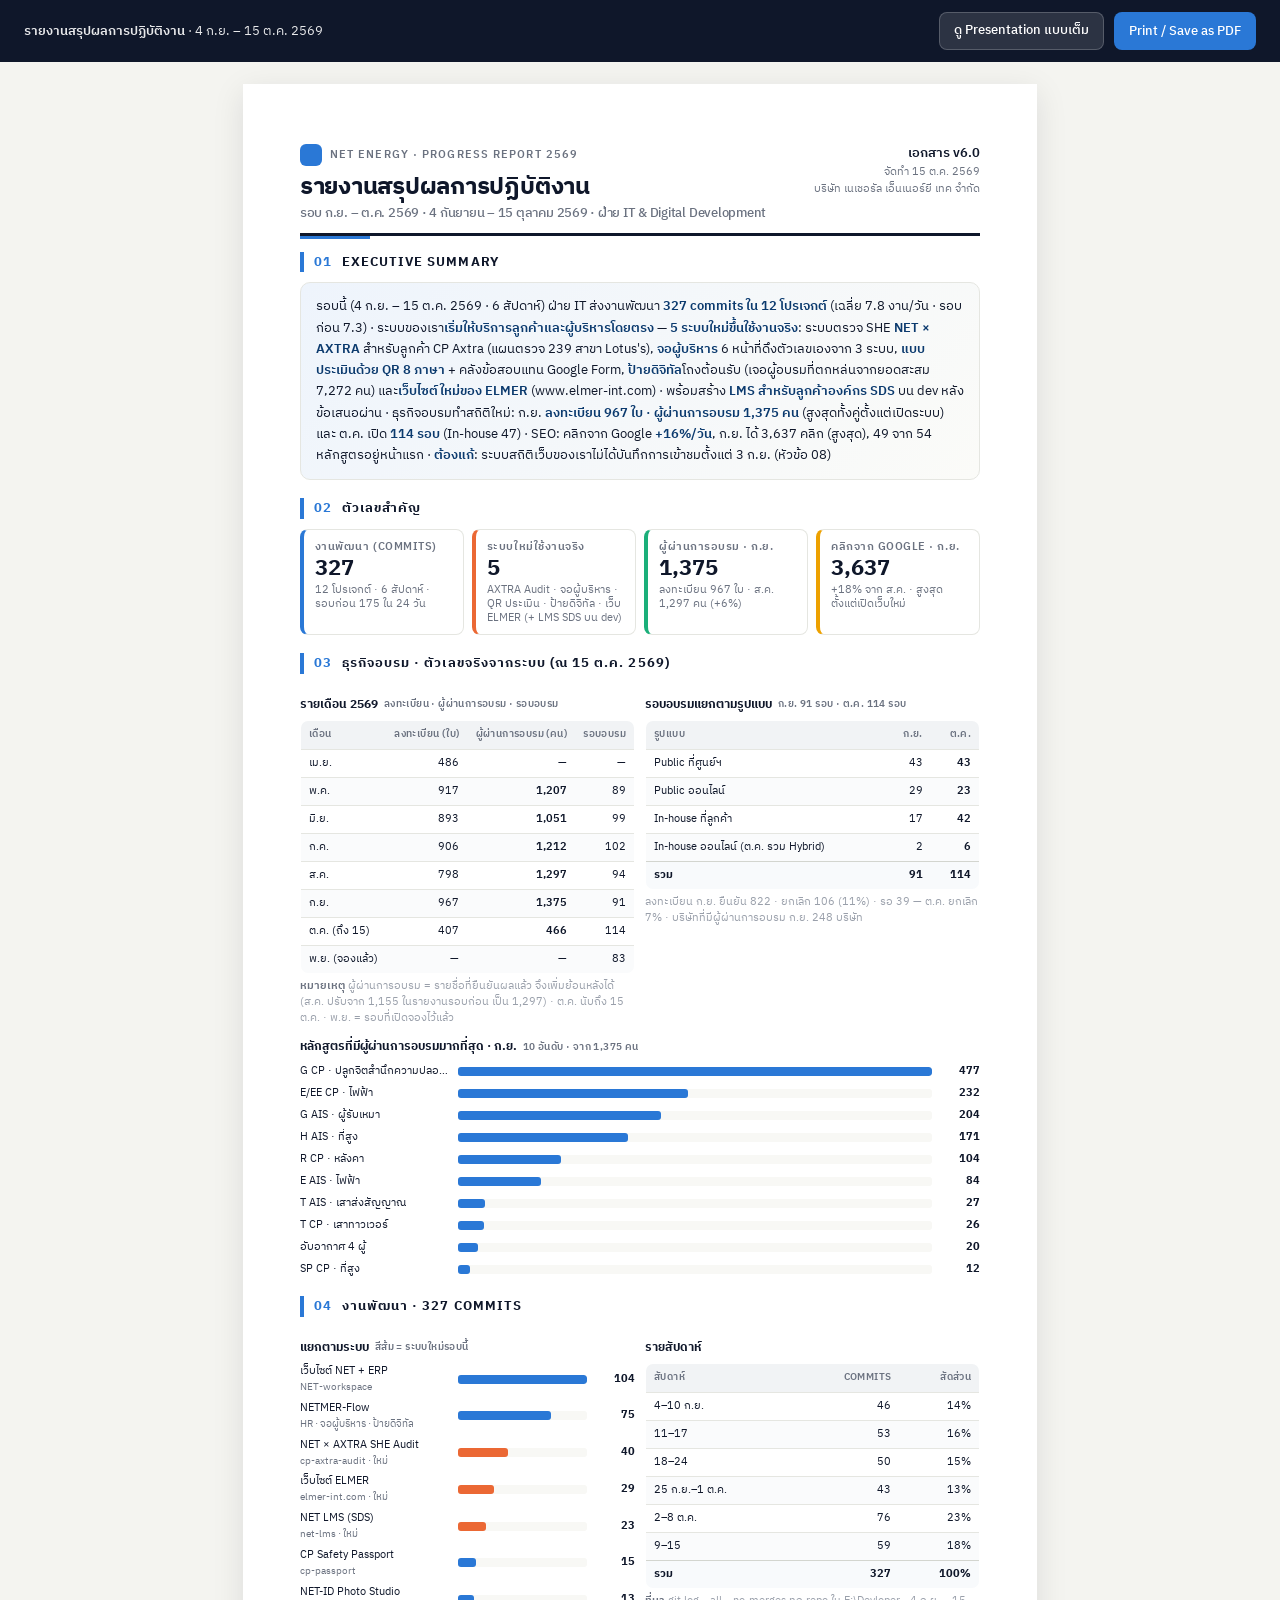
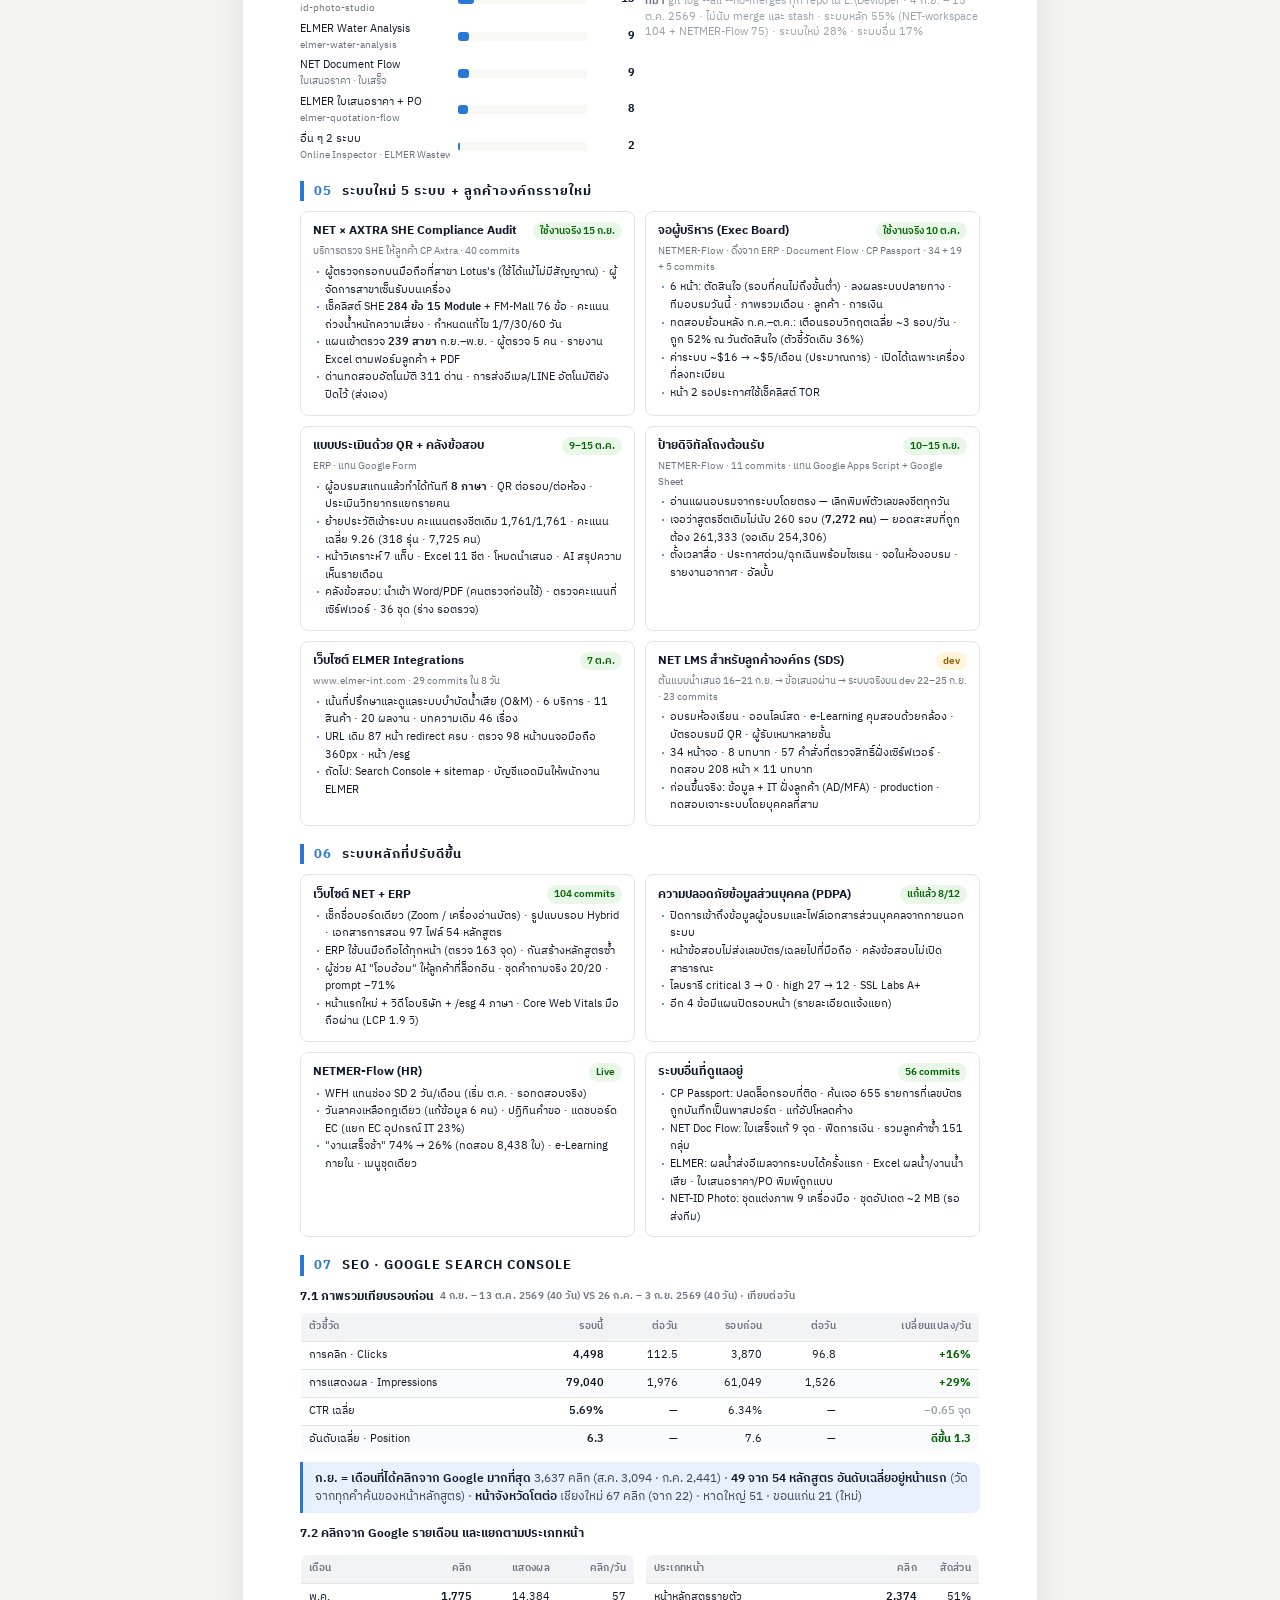
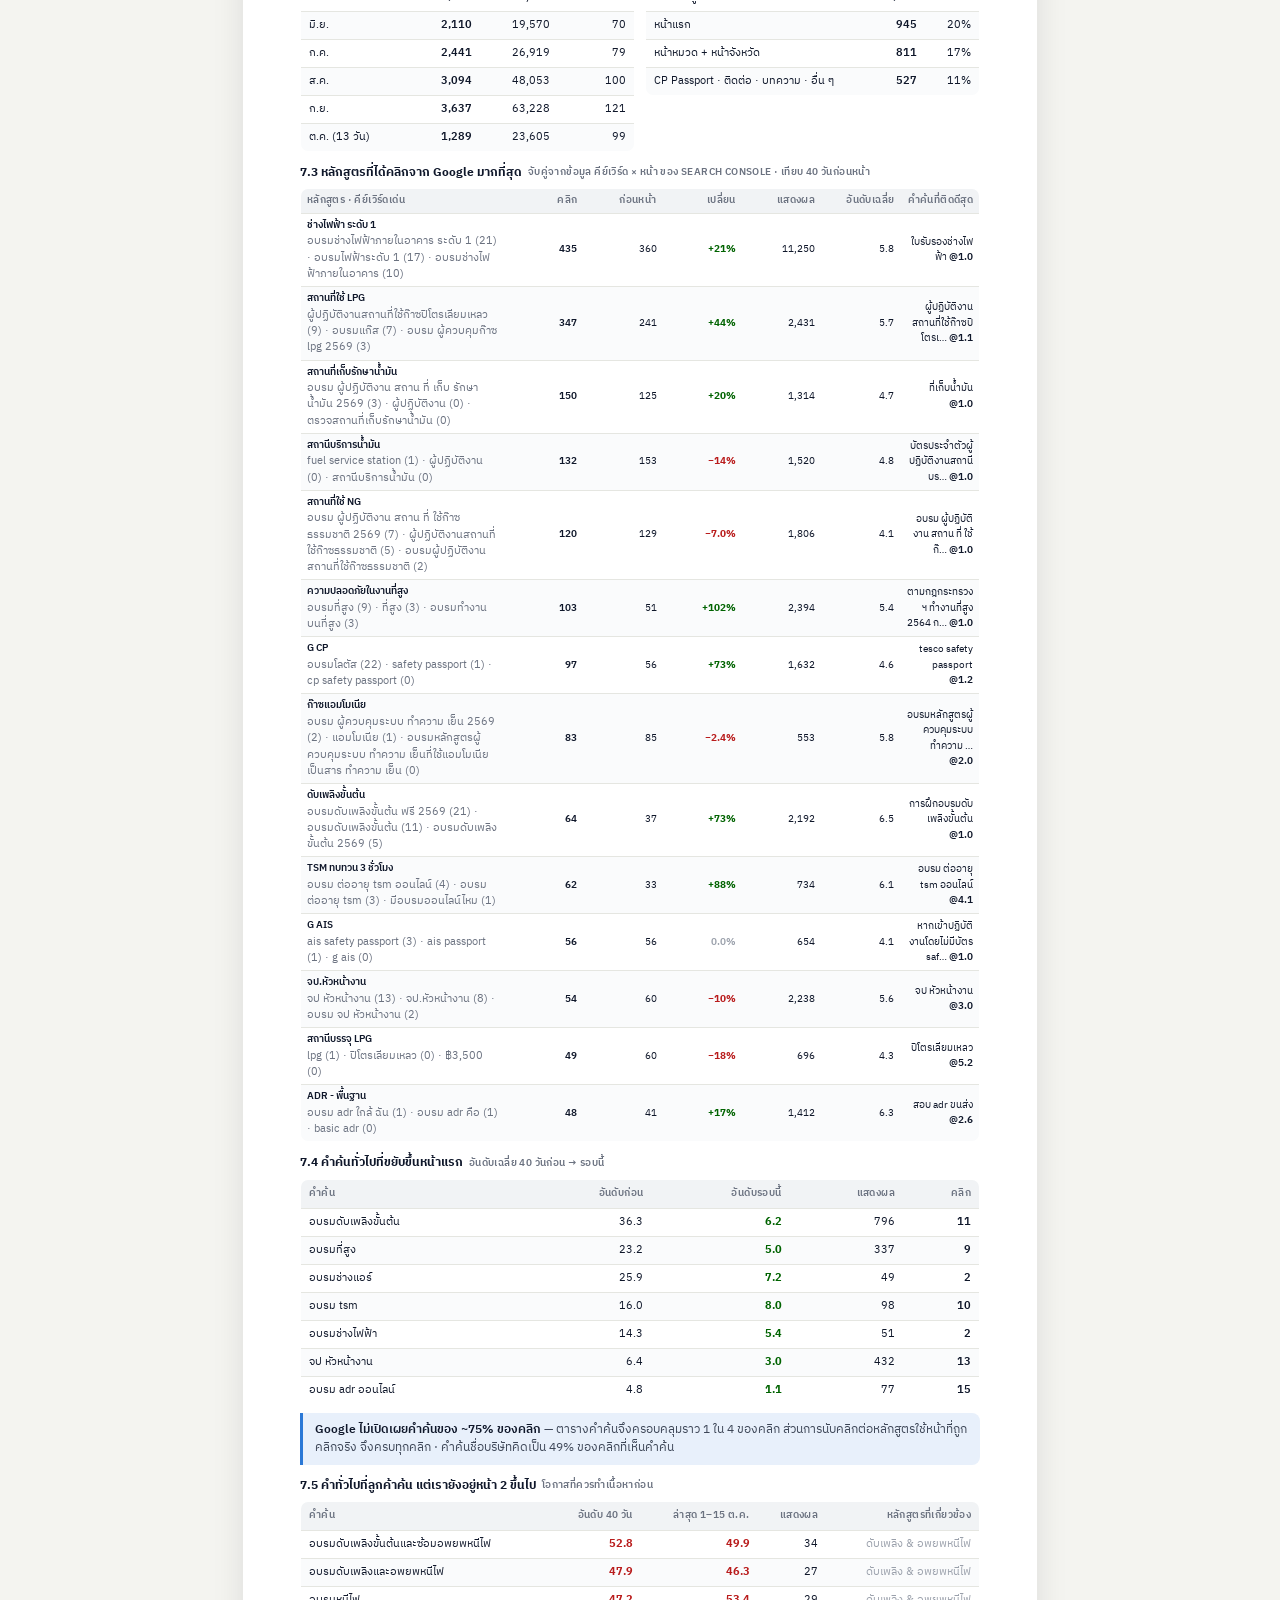
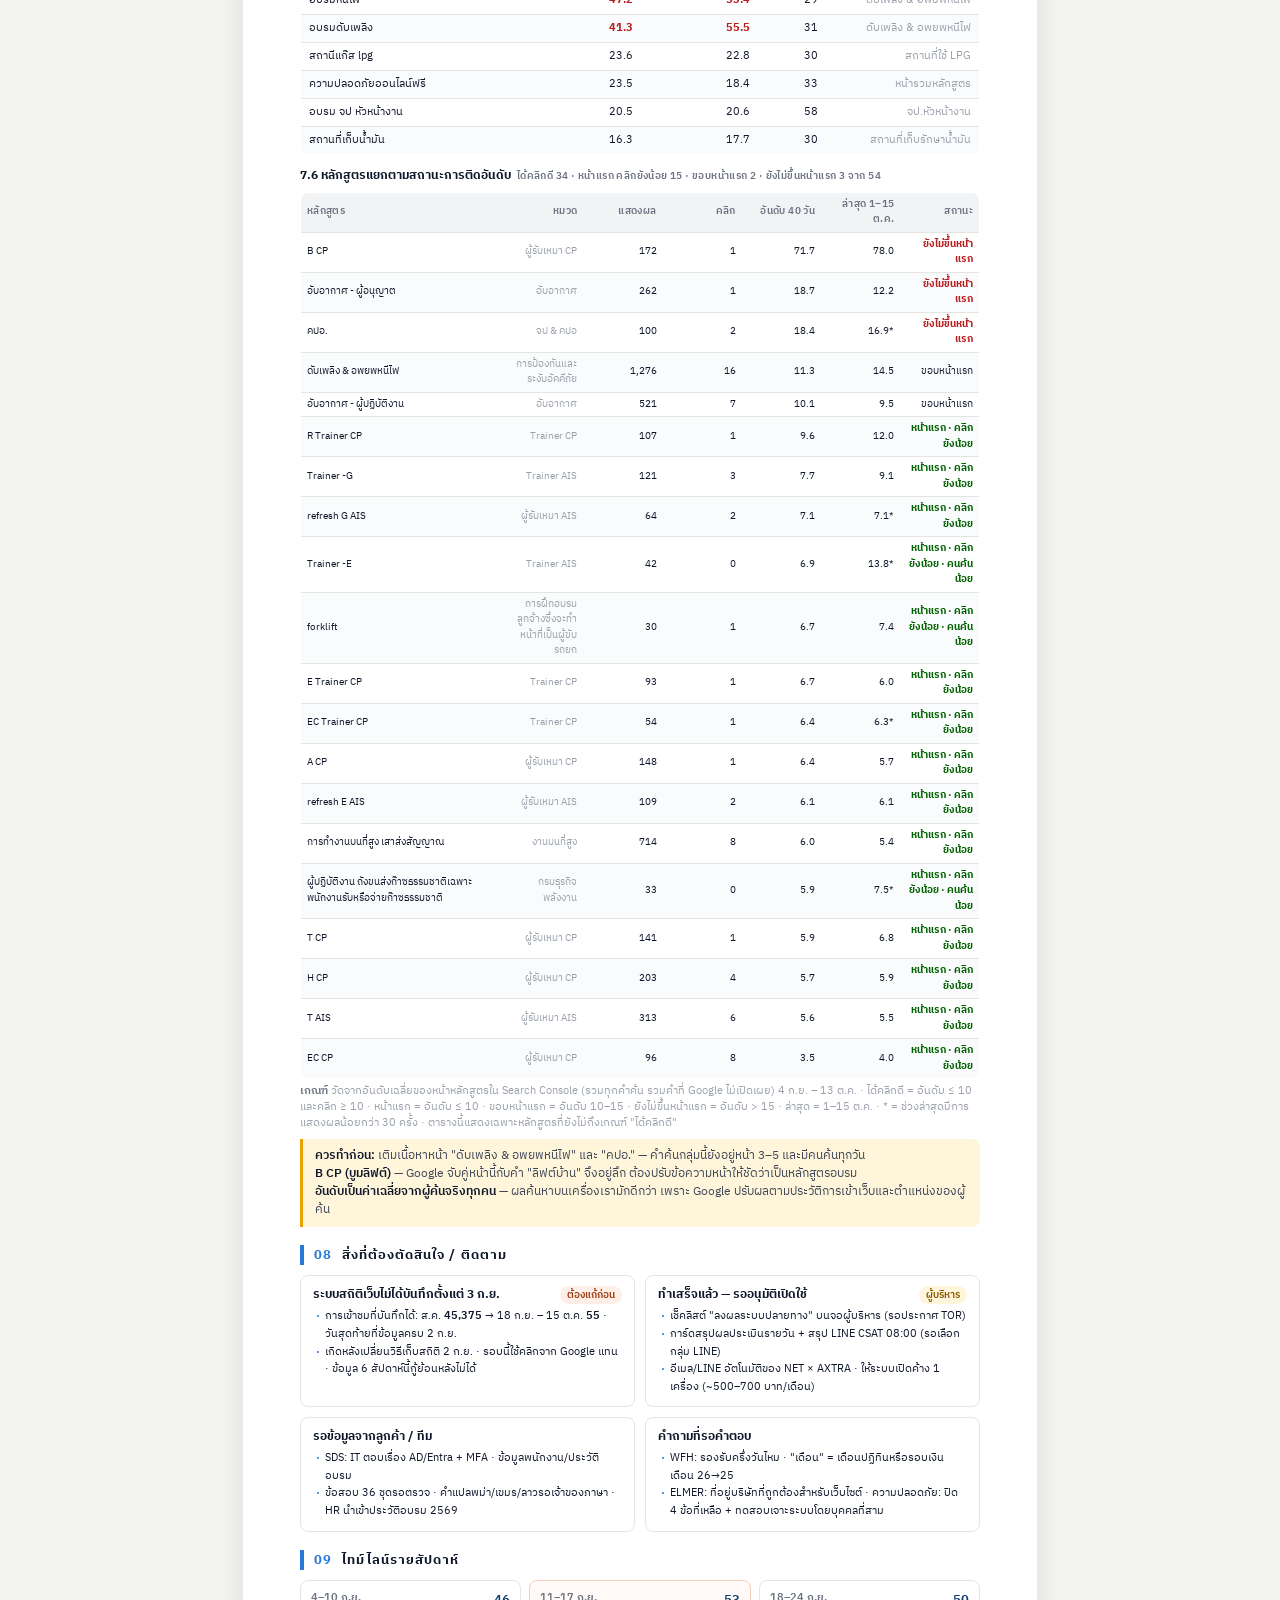
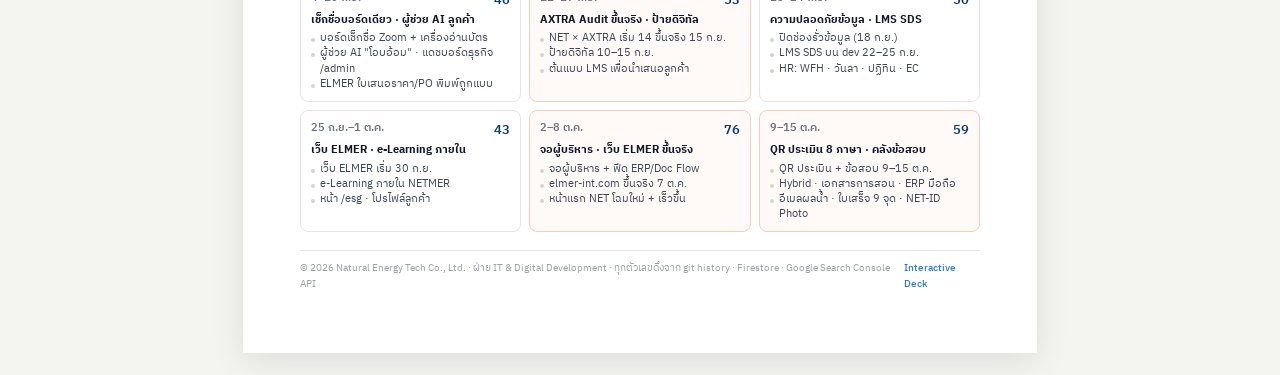
==== commit 33dd1f6c: "Trim the deck to 16 slides, short titles, re-measure SEO course status - drop the business, dev-over" ====
--- a/report.html
+++ b/report.html
@@ -152,7 +152,7 @@
       <b>จอผู้บริหาร</b> 6 หน้าที่ดึงตัวเลขเองจาก 3 ระบบ, <b>แบบประเมินด้วย QR 8 ภาษา</b> + คลังข้อสอบแทน Google Form, <b>ป้ายดิจิทัล</b>โถงต้อนรับ (เจอผู้อบรมที่ตกหล่นจากยอดสะสม 7,272 คน)
       และ<b>เว็บไซต์ใหม่ของ ELMER</b> (www.elmer-int.com) · พร้อมสร้าง <b>LMS สำหรับลูกค้าองค์กร SDS</b> บน dev หลังข้อเสนอผ่าน ·
       ธุรกิจอบรมทำสถิติใหม่: ก.ย. <b>ลงทะเบียน 967 ใบ · ผู้ผ่านการอบรม 1,375 คน</b> (สูงสุดทั้งคู่ตั้งแต่เปิดระบบ) และ ต.ค. เปิด <b>114 รอบ</b> (In-house 47) ·
-      SEO: คลิกจาก Google <b>+16%/วัน</b>, ก.ย. ได้ 3,637 คลิก (สูงสุด), 45 จาก 54 หลักสูตรอยู่หน้าแรก ·
+      SEO: คลิกจาก Google <b>+16%/วัน</b>, ก.ย. ได้ 3,637 คลิก (สูงสุด), 49 จาก 54 หลักสูตรอยู่หน้าแรก ·
       <b>ต้องแก้</b>: ระบบสถิติเว็บของเราไม่ได้บันทึกการเข้าชมตั้งแต่ 3 ก.ย. (หัวข้อ 08)
     </div>
   </section>
@@ -352,13 +352,13 @@
 
   body.appendChild(h3('7.5 คำทั่วไปที่ลูกค้าค้น แต่เรายังอยู่หน้า 2 ขึ้นไป', 'โอกาสที่ควรทำเนื้อหาก่อน'));
   const tg2 = h('table', 'data'); body.appendChild(tg2);
-  table(tg2, ['คำค้น', 'อันดับเรา', 'แสดงผล', 'หลักสูตรที่เกี่ยวข้อง'], (T.gaps || []).map(k => [k.q + (k.note ? ' (' + k.note + ')' : ''), { v: k.pos.toFixed(1) + ' (หน้า ' + Math.ceil(k.pos / 10) + ')', cls: k.pos > 30 ? 'down' : '' }, f(k.impr), { v: k.course, cls: 'dim' }]));
-
-  body.appendChild(h3('7.6 หลักสูตรแยกตามสถานะการติดอันดับ', 'ติดอันดับดี ' + S.ranking.good + ' · หน้าแรก คลิกยังน้อย ' + S.ranking.page1 + ' · ยังไม่ติดหน้าแรก ' + S.ranking.low + ' · ยังไม่ปรากฏ ' + S.ranking.none + ' จาก ' + S.coursesVisible));
+  table(tg2, ['คำค้น', 'อันดับ 40 วัน', 'ล่าสุด 1–15 ต.ค.', 'แสดงผล', 'หลักสูตรที่เกี่ยวข้อง'], (T.gaps || []).map(k => [k.q, { v: k.pos.toFixed(1), cls: k.pos > 30 ? 'down' : '' }, { v: k.recent.toFixed(1), cls: k.recent > 30 ? 'down' : '' }, f(k.impr), { v: k.course, cls: 'dim' }]));
+
+  body.appendChild(h3('7.6 หลักสูตรแยกตามสถานะการติดอันดับ', 'ได้คลิกดี ' + S.ranking.good + ' · หน้าแรก คลิกยังน้อย ' + S.ranking.page1 + ' · ขอบหน้าแรก ' + S.ranking.edge + ' · ยังไม่ขึ้นหน้าแรก ' + S.ranking.low + ' จาก ' + S.coursesVisible));
   const tn = h('table', 'data wide'); body.appendChild(tn);
-  const label = { good: 'ติดอันดับดี', page1: 'หน้าแรก · คลิกยังน้อย', low: 'ยังไม่ติดหน้าแรก', none: 'ยังไม่ปรากฏ' };
-  table(tn, ['หลักสูตร', 'หมวด', 'แสดงผล', 'คลิก', 'คำค้นที่ติดดีสุด', 'สถานะ'], S.tiers.filter(r => r.tier !== 'good').map(r => [r.course, { v: r.cat, cls: 'dim' }, f(r.impressions), f(r.clicks), r.bestQ ? { html: esc(short(r.bestQ.q, 34)) + ' <b>@' + r.bestQ.position.toFixed(1) + '</b>' } : { v: '—', cls: 'dim' }, { v: label[r.tier], cls: r.tier === 'page1' ? '' : 'down' }]));
-  const rule = h('div', 'note'); rule.innerHTML = '<b>เกณฑ์</b> ' + (T.tierRule || '') + ' · ตารางนี้แสดงเฉพาะหลักสูตรที่ยังไม่ถึงเกณฑ์ "ติดอันดับดี"'; body.appendChild(rule);
+  const label = { good: 'ได้คลิกดี', page1: 'หน้าแรก · คลิกยังน้อย', edge: 'ขอบหน้าแรก', low: 'ยังไม่ขึ้นหน้าแรก' };
+  table(tn, ['หลักสูตร', 'หมวด', 'แสดงผล', 'คลิก', 'อันดับ 40 วัน', 'ล่าสุด 1–15 ต.ค.', 'สถานะ'], S.tiers.filter(r => r.tier !== 'good').map(r => [r.course, { v: r.cat, cls: 'dim' }, f(r.impressions), f(r.clicks), r.position == null ? '—' : r.position.toFixed(1), r.recentPos == null ? '—' : r.recentPos.toFixed(1) + (r.recentImpr < 30 ? '*' : ''), { v: label[r.tier] + (r.quiet ? ' · คนค้นน้อย' : ''), cls: r.tier === 'low' ? 'down' : r.tier === 'edge' ? '' : 'up' }]));
+  const rule = h('div', 'note'); rule.innerHTML = '<b>เกณฑ์</b> ' + (T.tierRule || '') + ' · * = ช่วงล่าสุดมีการแสดงผลน้อยกว่า 30 ครั้ง · ตารางนี้แสดงเฉพาะหลักสูตรที่ยังไม่ถึงเกณฑ์ "ได้คลิกดี"'; body.appendChild(rule);
   const nn = h('div', 'callout warn'); nn.innerHTML = (T.notRankingNotes || []).join('<br>'); body.appendChild(nn);
 })();
 </script>
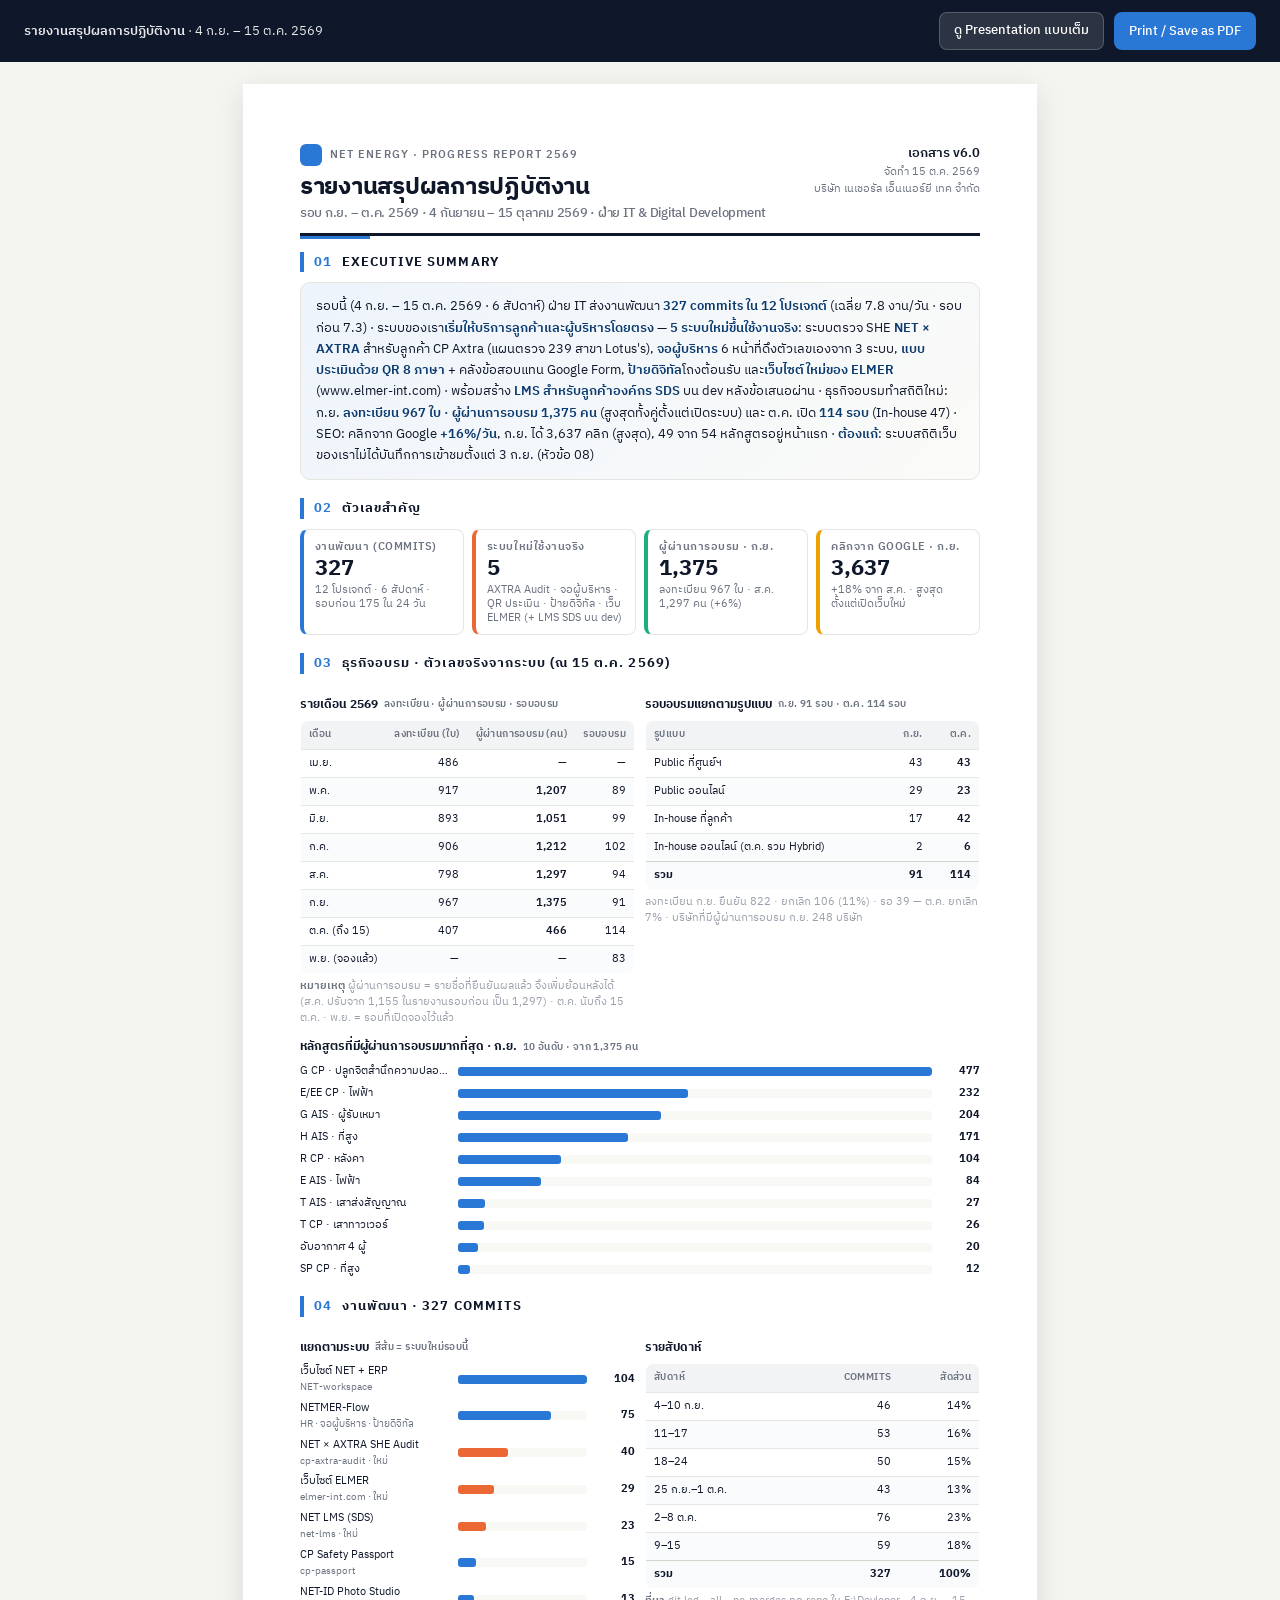
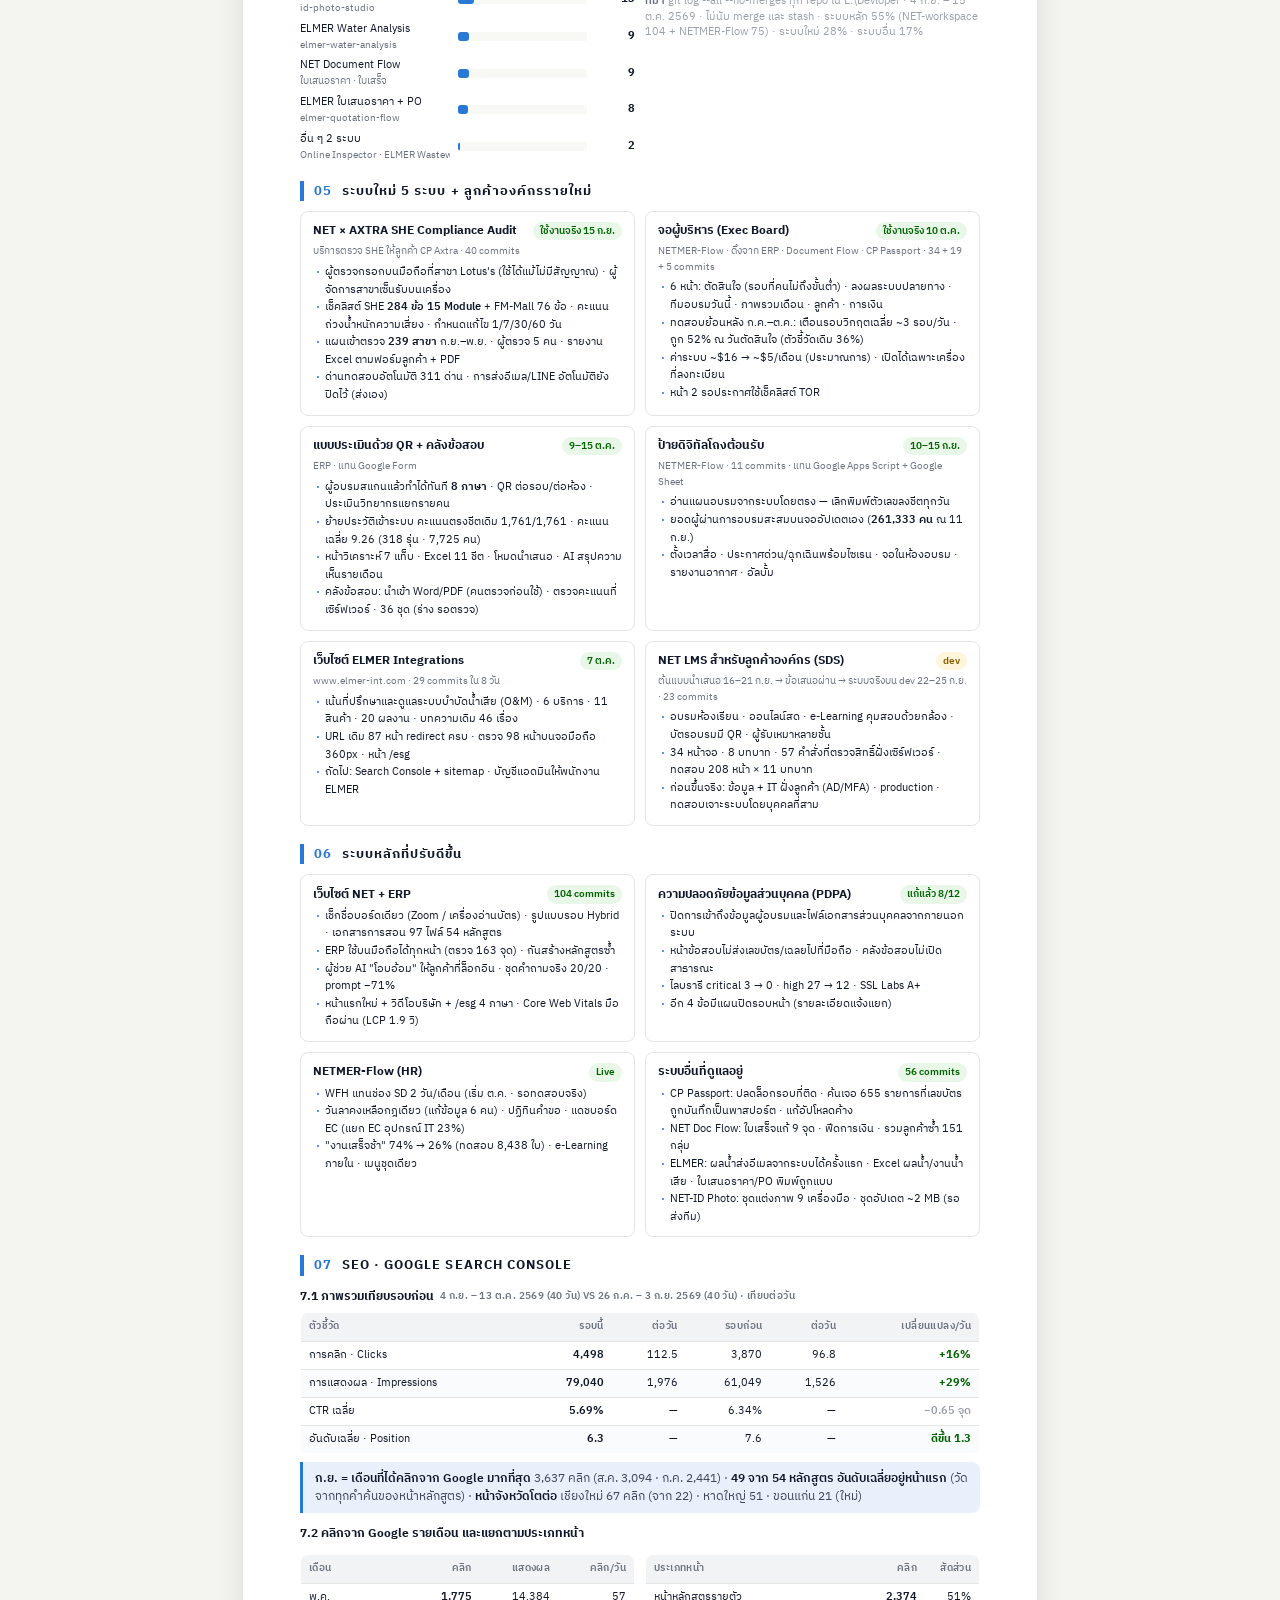
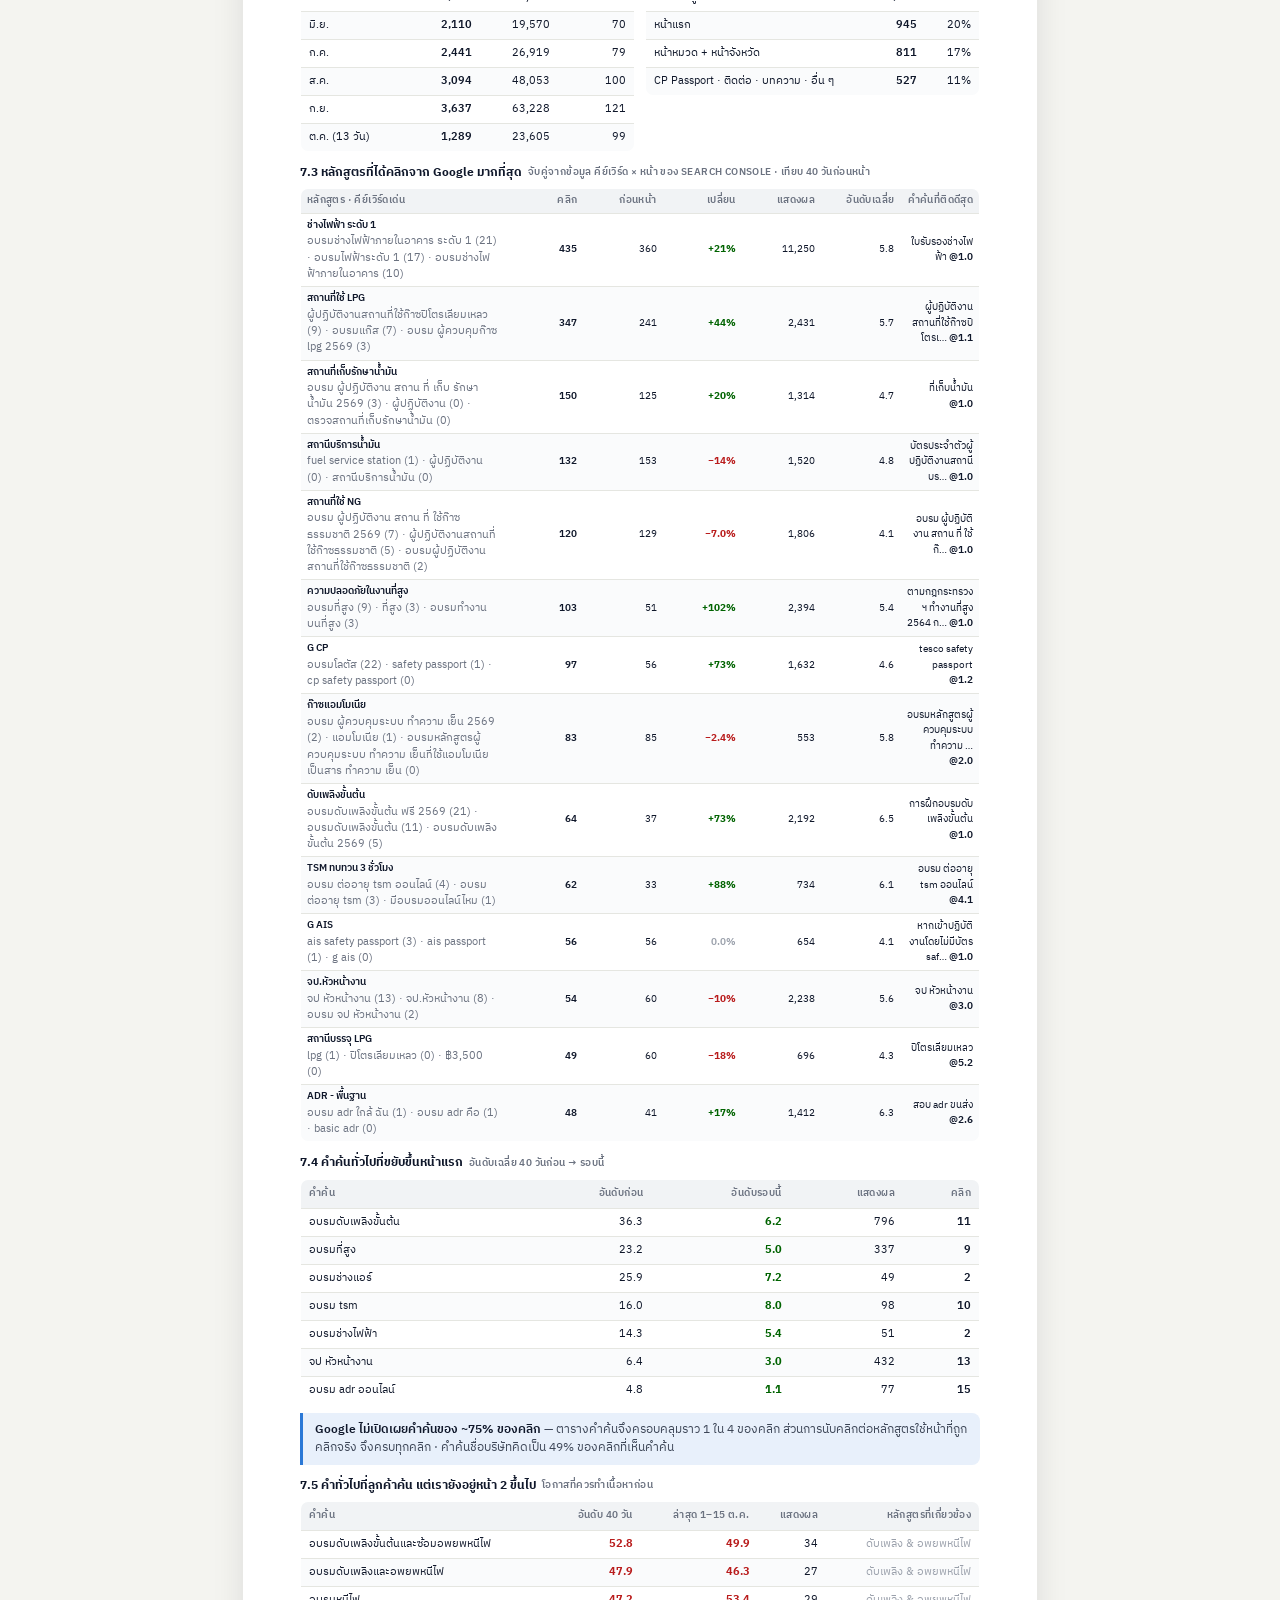
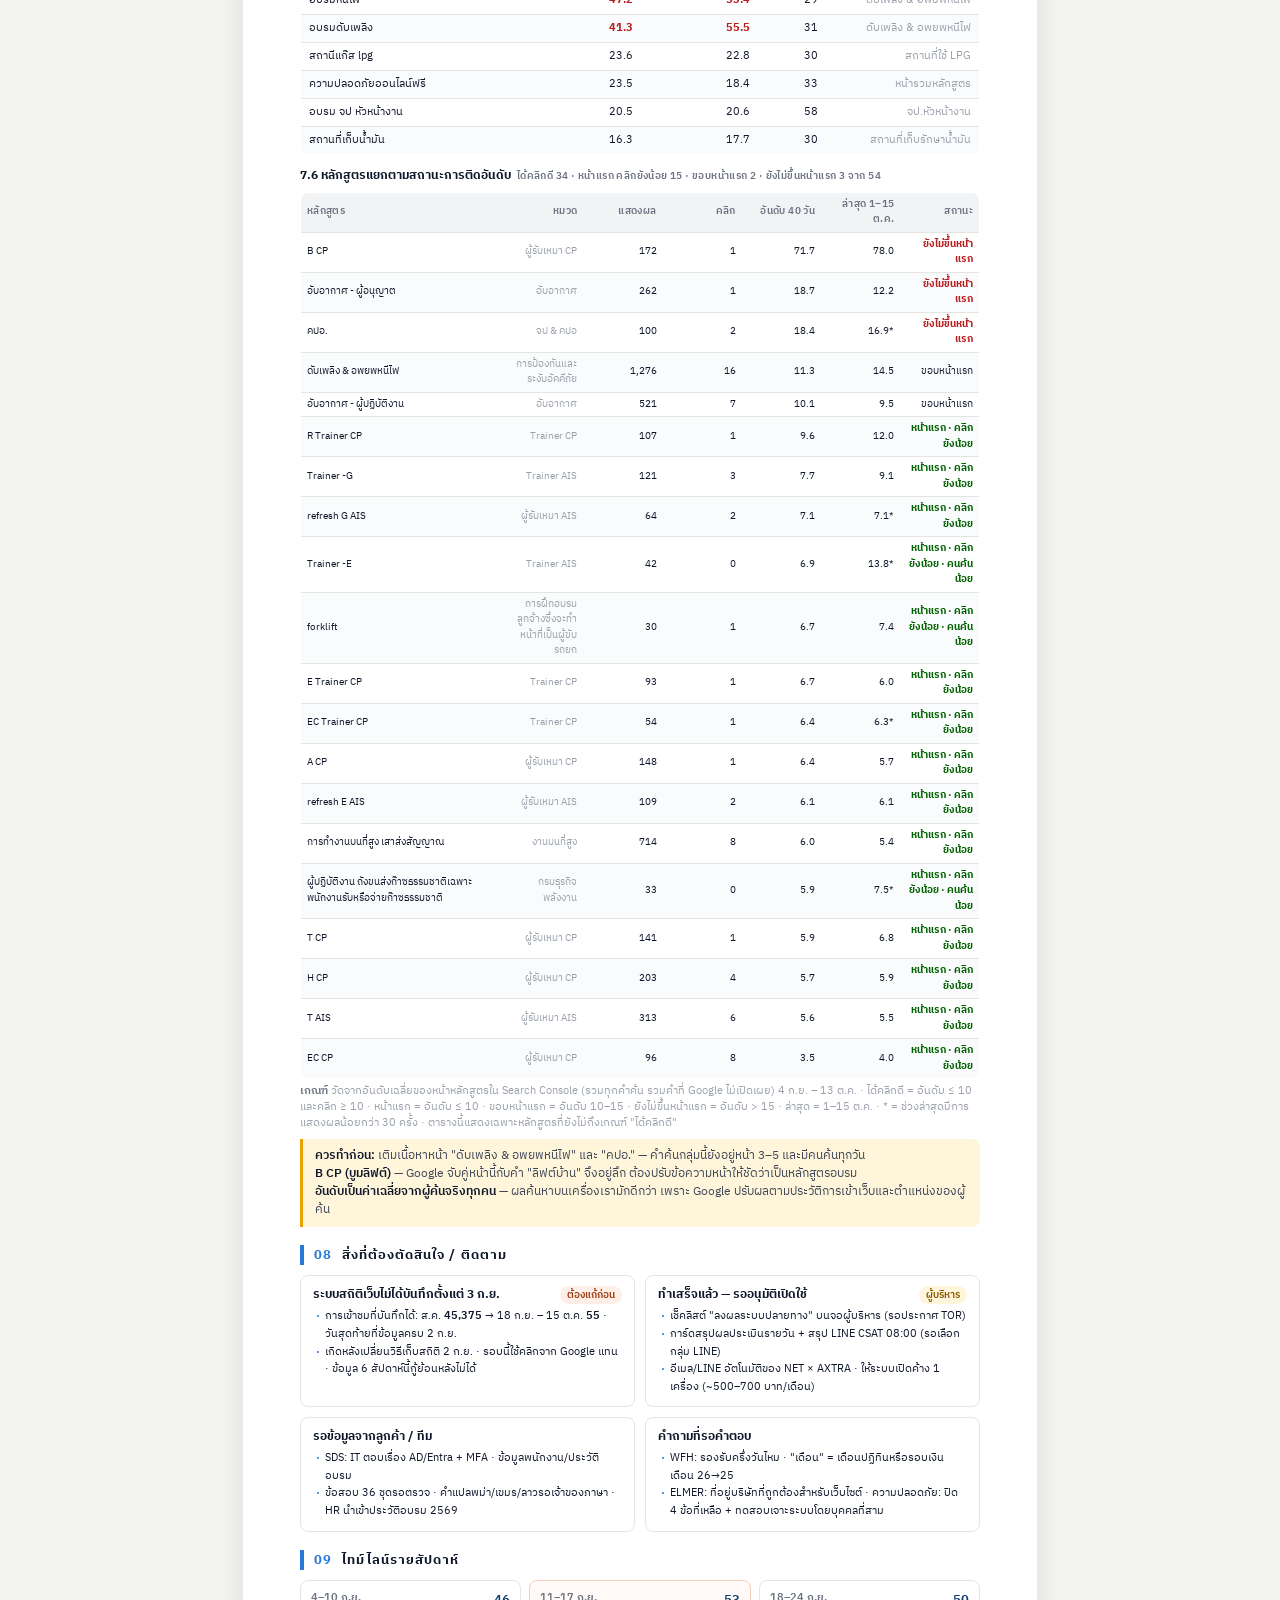
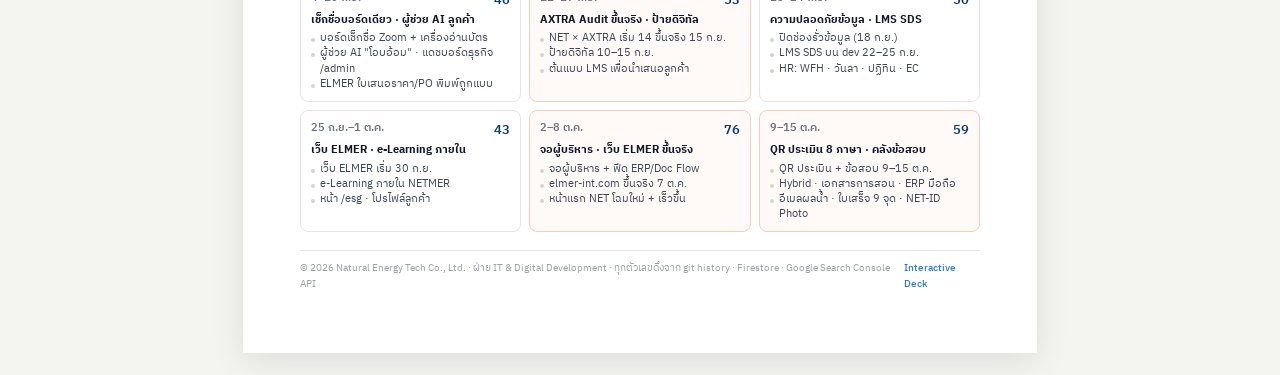
==== commit 8df89cdf: "Drop the old-sheet recount figures from the signage slide, summary and A4 report Co-Authored-By: Cla" ====
--- a/report.html
+++ b/report.html
@@ -149,7 +149,7 @@
     <div class="exec">
       รอบนี้ (4 ก.ย. – 15 ต.ค. 2569 · 6 สัปดาห์) ฝ่าย IT ส่งงานพัฒนา <b>327 commits ใน 12 โปรเจกต์</b> (เฉลี่ย 7.8 งาน/วัน · รอบก่อน 7.3) ·
       ระบบของเรา<b>เริ่มให้บริการลูกค้าและผู้บริหารโดยตรง</b> — <b>5 ระบบใหม่ขึ้นใช้งานจริง</b>: ระบบตรวจ SHE <b>NET × AXTRA</b> สำหรับลูกค้า CP Axtra (แผนตรวจ 239 สาขา Lotus's),
-      <b>จอผู้บริหาร</b> 6 หน้าที่ดึงตัวเลขเองจาก 3 ระบบ, <b>แบบประเมินด้วย QR 8 ภาษา</b> + คลังข้อสอบแทน Google Form, <b>ป้ายดิจิทัล</b>โถงต้อนรับ (เจอผู้อบรมที่ตกหล่นจากยอดสะสม 7,272 คน)
+      <b>จอผู้บริหาร</b> 6 หน้าที่ดึงตัวเลขเองจาก 3 ระบบ, <b>แบบประเมินด้วย QR 8 ภาษา</b> + คลังข้อสอบแทน Google Form, <b>ป้ายดิจิทัล</b>โถงต้อนรับ
       และ<b>เว็บไซต์ใหม่ของ ELMER</b> (www.elmer-int.com) · พร้อมสร้าง <b>LMS สำหรับลูกค้าองค์กร SDS</b> บน dev หลังข้อเสนอผ่าน ·
       ธุรกิจอบรมทำสถิติใหม่: ก.ย. <b>ลงทะเบียน 967 ใบ · ผู้ผ่านการอบรม 1,375 คน</b> (สูงสุดทั้งคู่ตั้งแต่เปิดระบบ) และ ต.ค. เปิด <b>114 รอบ</b> (In-house 47) ·
       SEO: คลิกจาก Google <b>+16%/วัน</b>, ก.ย. ได้ 3,637 คลิก (สูงสุด), 49 จาก 54 หลักสูตรอยู่หน้าแรก ·
@@ -214,7 +214,7 @@
       <div class="blk"><div class="ti">แบบประเมินด้วย QR + คลังข้อสอบ <span class="pill live">9–15 ต.ค.</span></div><div class="meta">ERP · แทน Google Form</div>
         <ul><li>ผู้อบรมสแกนแล้วทำได้ทันที <b>8 ภาษา</b> · QR ต่อรอบ/ต่อห้อง · ประเมินวิทยากรแยกรายคน</li><li>ย้ายประวัติเข้าระบบ คะแนนตรงชีตเดิม 1,761/1,761 · คะแนนเฉลี่ย 9.26 (318 รุ่น · 7,725 คน)</li><li>หน้าวิเคราะห์ 7 แท็บ · Excel 11 ชีต · โหมดนำเสนอ · AI สรุปความเห็นรายเดือน</li><li>คลังข้อสอบ: นำเข้า Word/PDF (คนตรวจก่อนใช้) · ตรวจคะแนนที่เซิร์ฟเวอร์ · 36 ชุด (ร่าง รอตรวจ)</li></ul></div>
       <div class="blk"><div class="ti">ป้ายดิจิทัลโถงต้อนรับ <span class="pill live">10–15 ก.ย.</span></div><div class="meta">NETMER-Flow · 11 commits · แทน Google Apps Script + Google Sheet</div>
-        <ul><li>อ่านแผนอบรมจากระบบโดยตรง — เลิกพิมพ์ตัวเลขลงชีตทุกวัน</li><li>เจอว่าสูตรชีตเดิมไม่นับ 260 รอบ (<b>7,272 คน</b>) — ยอดสะสมที่ถูกต้อง 261,333 (จอเดิม 254,306)</li><li>ตั้งเวลาสื่อ · ประกาศด่วน/ฉุกเฉินพร้อมไซเรน · จอในห้องอบรม · รายงานอากาศ · อัลบั้ม</li></ul></div>
+        <ul><li>อ่านแผนอบรมจากระบบโดยตรง — เลิกพิมพ์ตัวเลขลงชีตทุกวัน</li><li>ยอดผู้ผ่านการอบรมสะสมบนจออัปเดตเอง (<b>261,333 คน</b> ณ 11 ก.ย.)</li><li>ตั้งเวลาสื่อ · ประกาศด่วน/ฉุกเฉินพร้อมไซเรน · จอในห้องอบรม · รายงานอากาศ · อัลบั้ม</li></ul></div>
       <div class="blk"><div class="ti">เว็บไซต์ ELMER Integrations <span class="pill live">7 ต.ค.</span></div><div class="meta">www.elmer-int.com · 29 commits ใน 8 วัน</div>
         <ul><li>เน้นที่ปรึกษาและดูแลระบบบำบัดน้ำเสีย (O&amp;M) · 6 บริการ · 11 สินค้า · 20 ผลงาน · บทความเดิม 46 เรื่อง</li><li>URL เดิม 87 หน้า redirect ครบ · ตรวจ 98 หน้าบนจอมือถือ 360px · หน้า /esg</li><li>ถัดไป: Search Console + sitemap · บัญชีแอดมินให้พนักงาน ELMER</li></ul></div>
       <div class="blk"><div class="ti">NET LMS สำหรับลูกค้าองค์กร (SDS) <span class="pill wait">dev</span></div><div class="meta">ต้นแบบนำเสนอ 16–21 ก.ย. → ข้อเสนอผ่าน → ระบบจริงบน dev 22–25 ก.ย. · 23 commits</div>
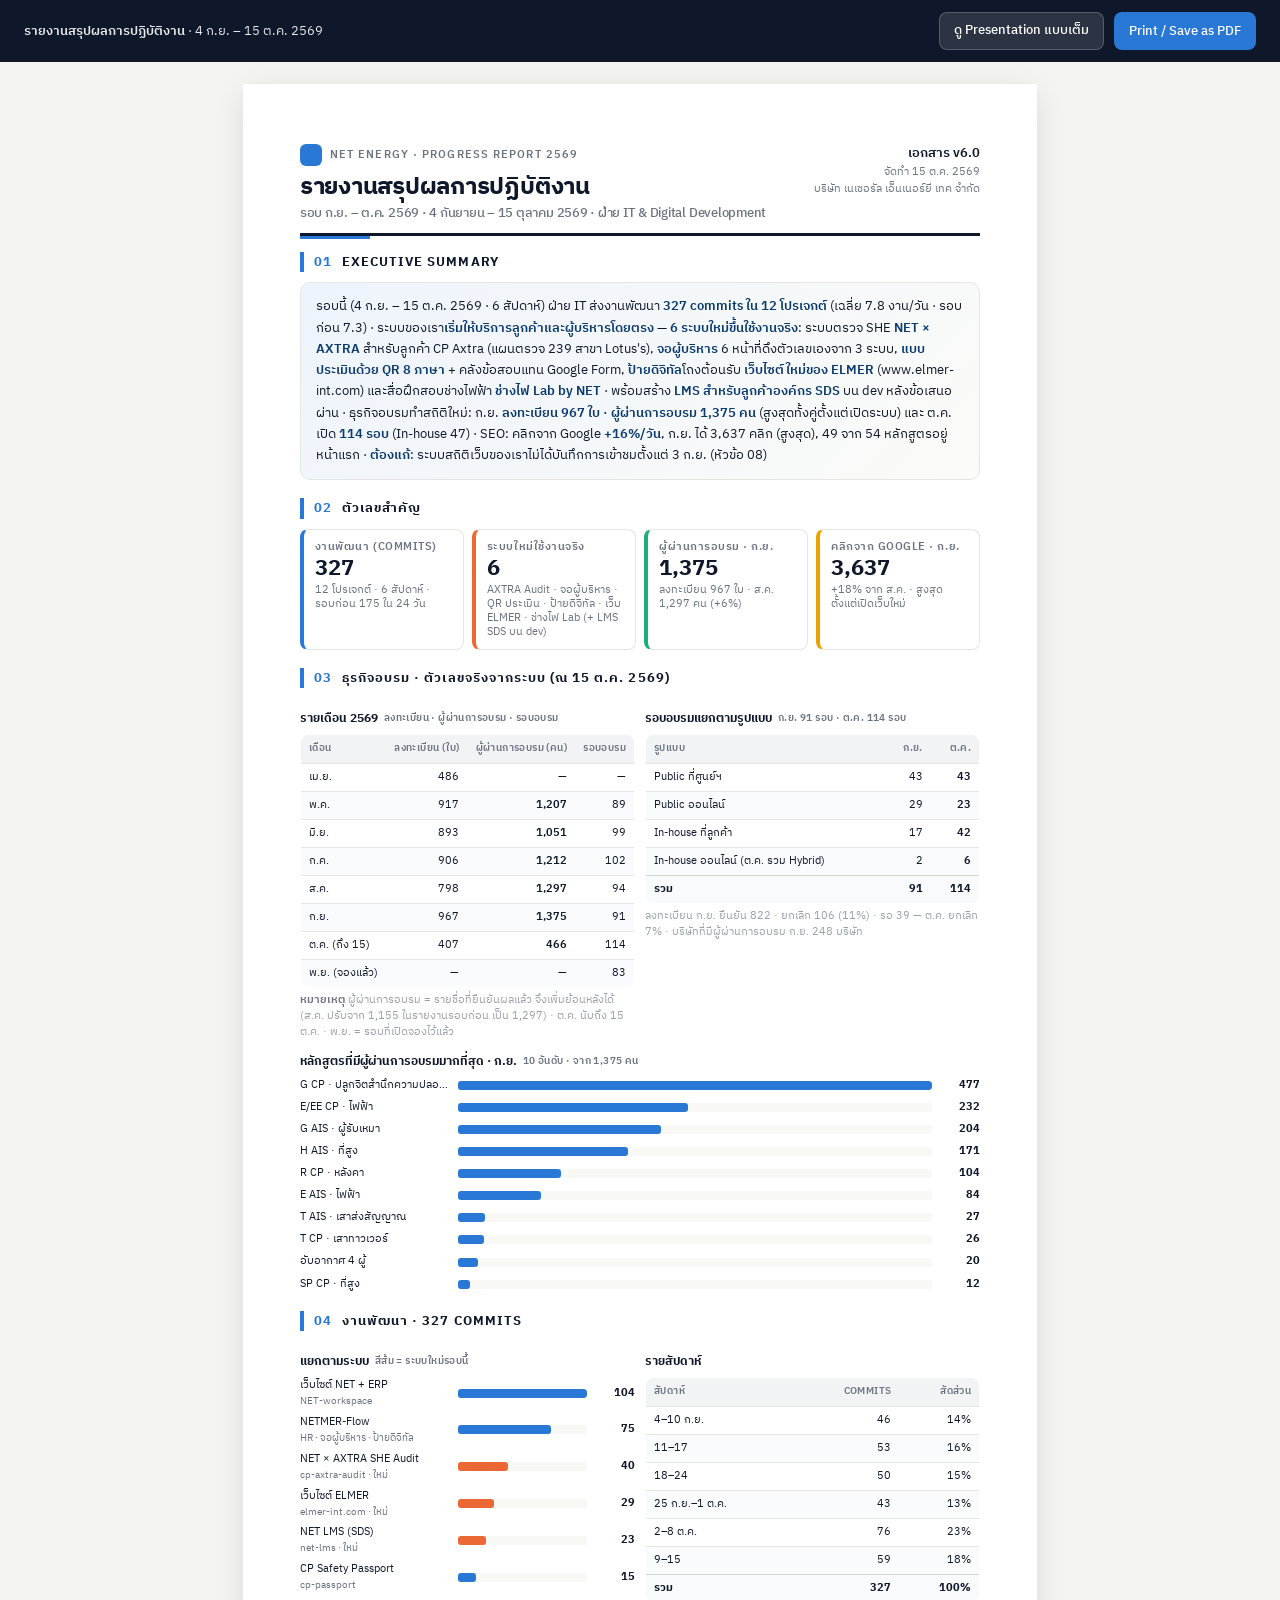
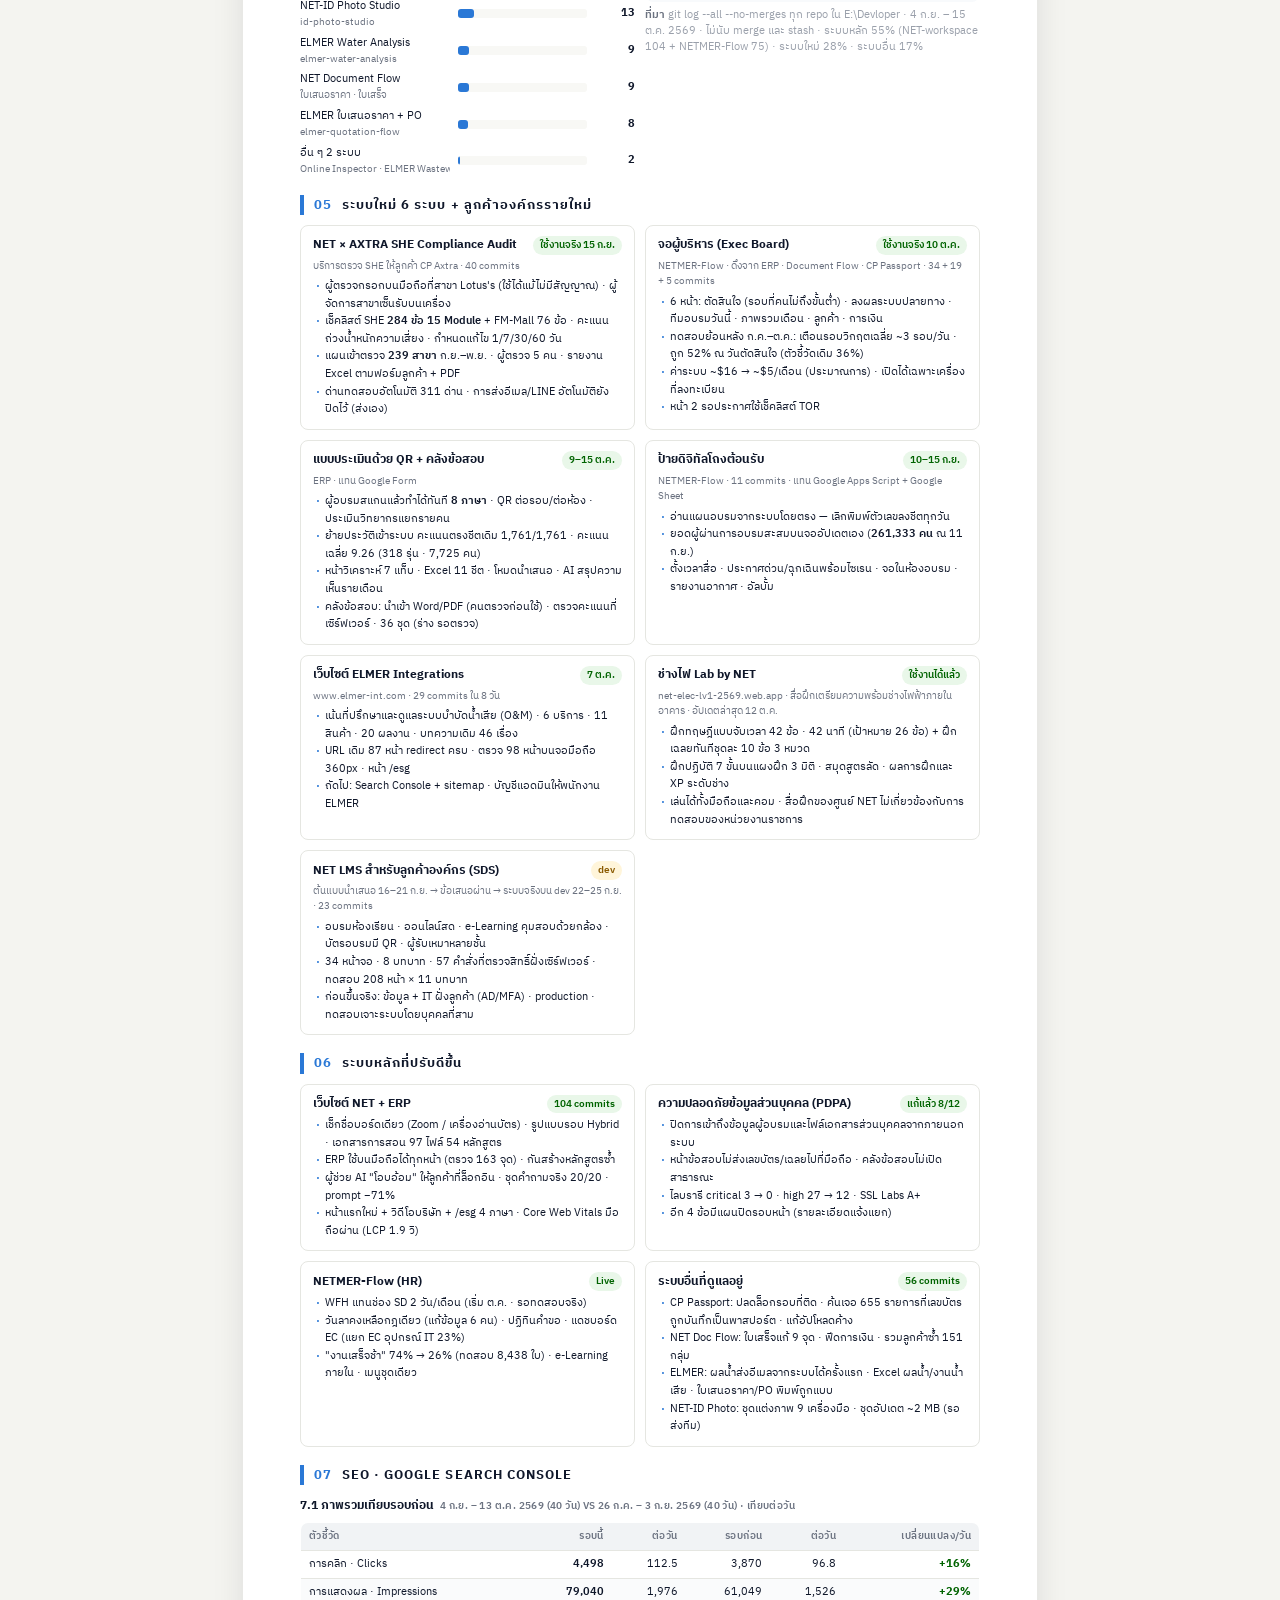
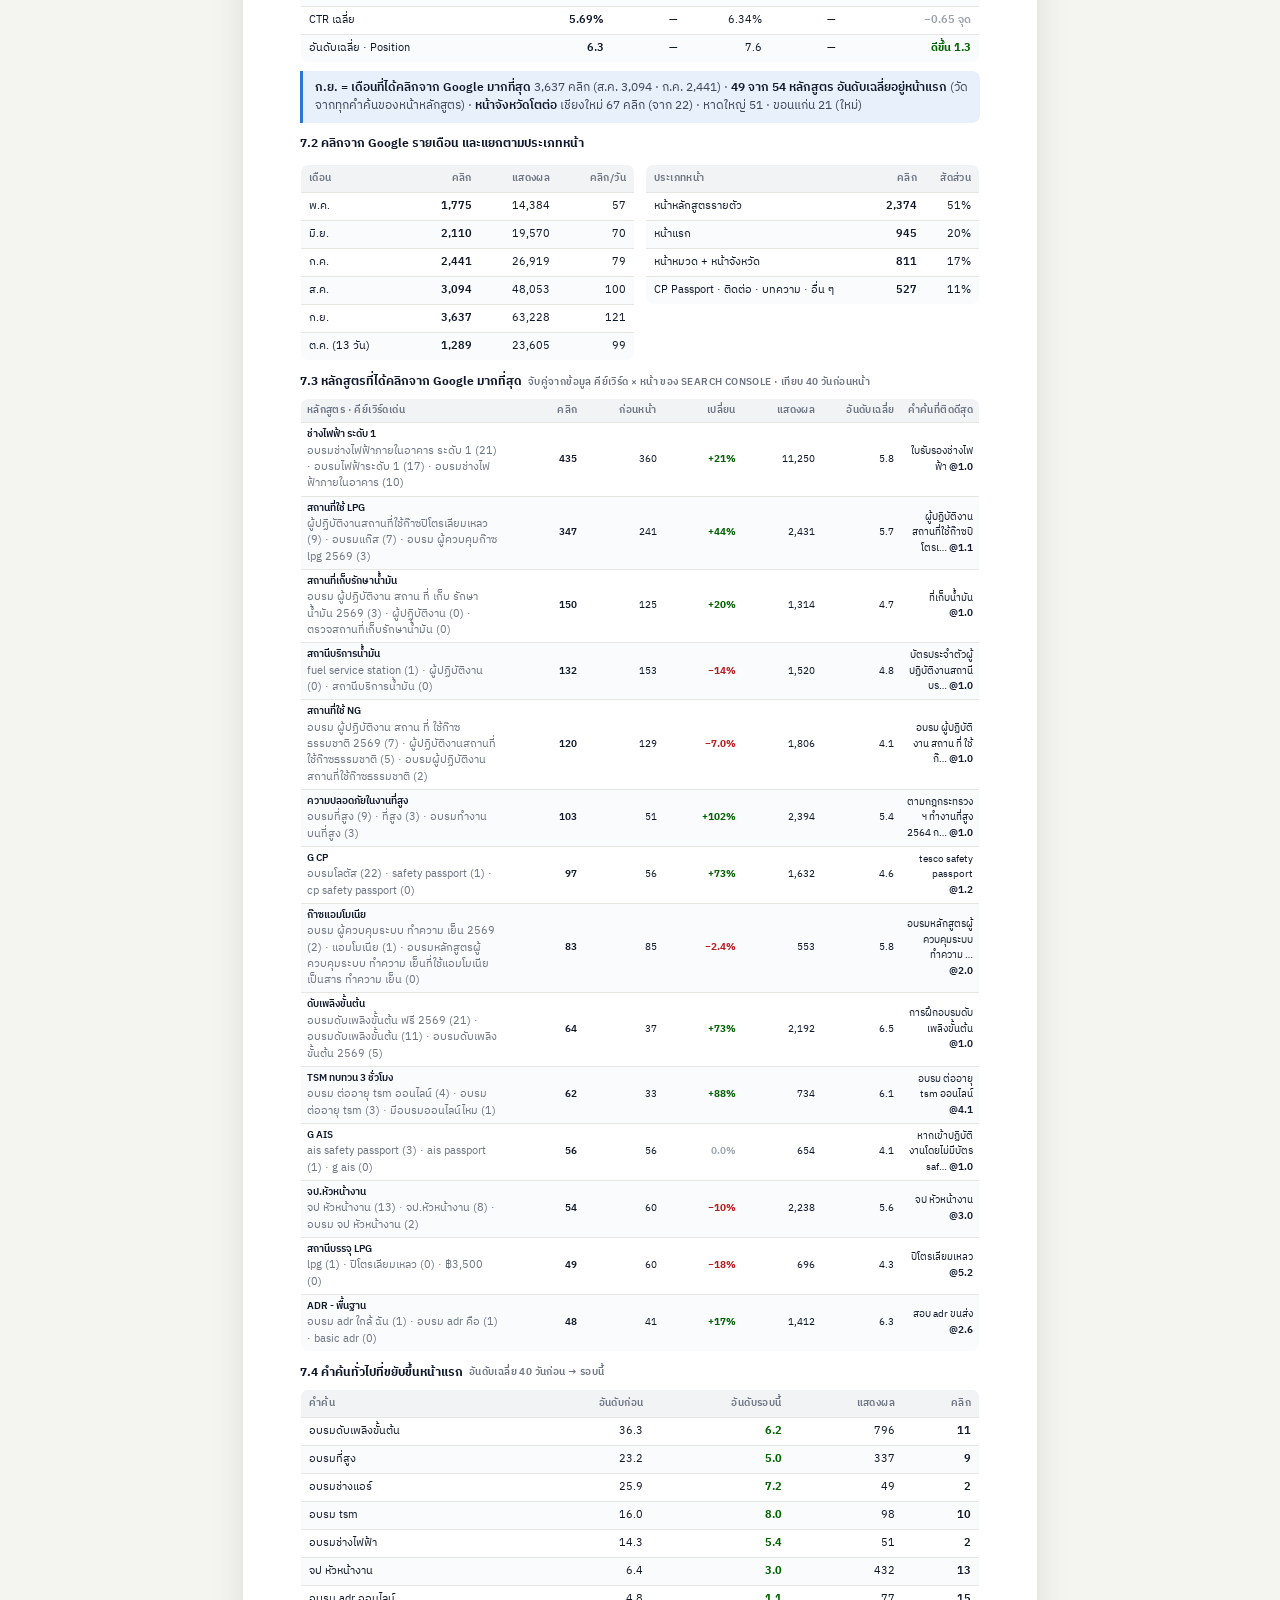
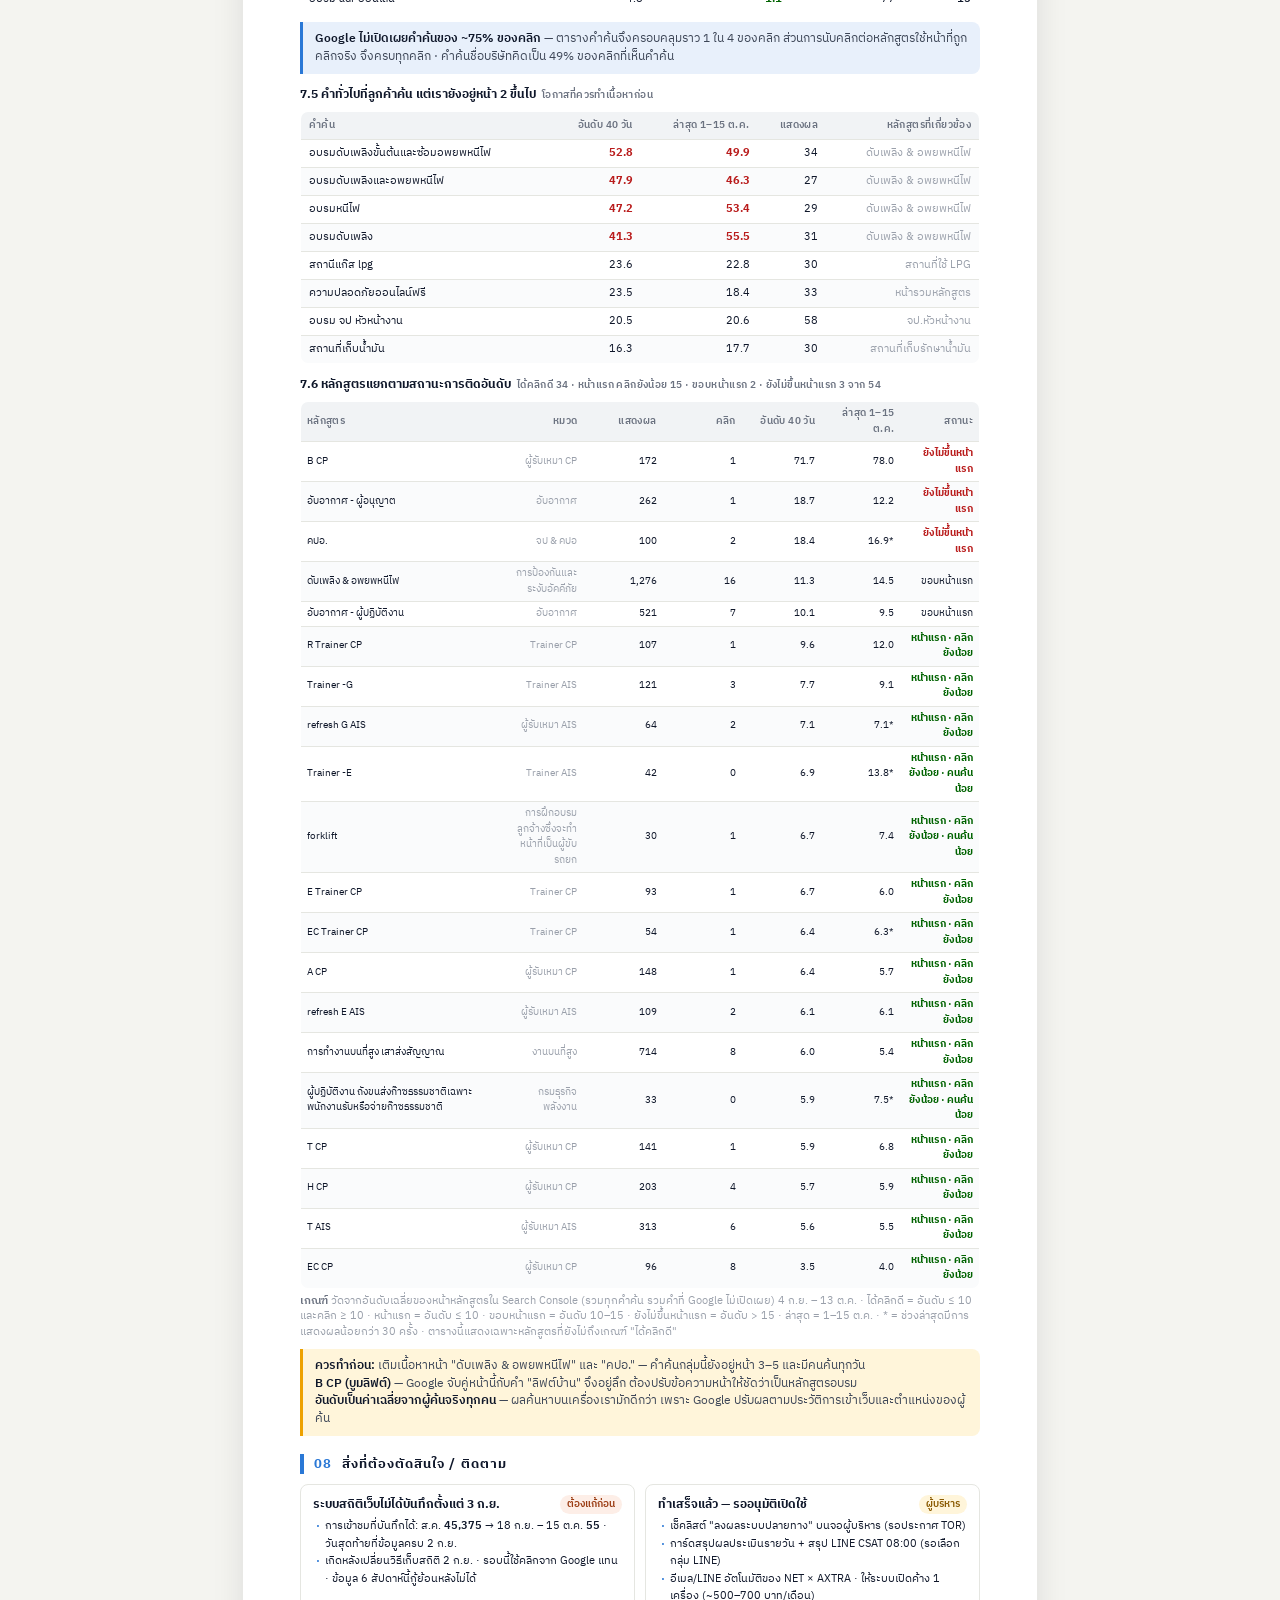
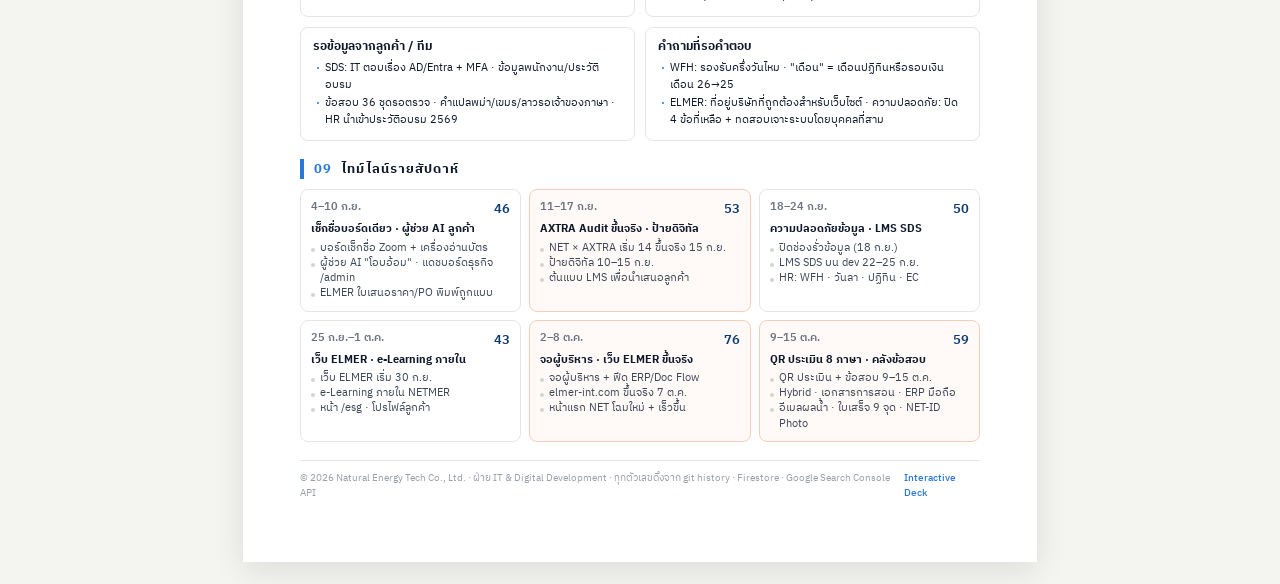
==== commit 6ab1a6df: "Add the new 'ช่างไฟ Lab by NET' slide (new system 6/7) and its bento tile Electrician exam-prep game" ====
--- a/report.html
+++ b/report.html
@@ -148,9 +148,9 @@
     <h2><span class="num">01</span> Executive Summary</h2>
     <div class="exec">
       รอบนี้ (4 ก.ย. – 15 ต.ค. 2569 · 6 สัปดาห์) ฝ่าย IT ส่งงานพัฒนา <b>327 commits ใน 12 โปรเจกต์</b> (เฉลี่ย 7.8 งาน/วัน · รอบก่อน 7.3) ·
-      ระบบของเรา<b>เริ่มให้บริการลูกค้าและผู้บริหารโดยตรง</b> — <b>5 ระบบใหม่ขึ้นใช้งานจริง</b>: ระบบตรวจ SHE <b>NET × AXTRA</b> สำหรับลูกค้า CP Axtra (แผนตรวจ 239 สาขา Lotus's),
+      ระบบของเรา<b>เริ่มให้บริการลูกค้าและผู้บริหารโดยตรง</b> — <b>6 ระบบใหม่ขึ้นใช้งานจริง</b>: ระบบตรวจ SHE <b>NET × AXTRA</b> สำหรับลูกค้า CP Axtra (แผนตรวจ 239 สาขา Lotus's),
       <b>จอผู้บริหาร</b> 6 หน้าที่ดึงตัวเลขเองจาก 3 ระบบ, <b>แบบประเมินด้วย QR 8 ภาษา</b> + คลังข้อสอบแทน Google Form, <b>ป้ายดิจิทัล</b>โถงต้อนรับ
-      และ<b>เว็บไซต์ใหม่ของ ELMER</b> (www.elmer-int.com) · พร้อมสร้าง <b>LMS สำหรับลูกค้าองค์กร SDS</b> บน dev หลังข้อเสนอผ่าน ·
+      <b>เว็บไซต์ใหม่ของ ELMER</b> (www.elmer-int.com) และสื่อฝึกสอบช่างไฟฟ้า <b>ช่างไฟ Lab by NET</b> · พร้อมสร้าง <b>LMS สำหรับลูกค้าองค์กร SDS</b> บน dev หลังข้อเสนอผ่าน ·
       ธุรกิจอบรมทำสถิติใหม่: ก.ย. <b>ลงทะเบียน 967 ใบ · ผู้ผ่านการอบรม 1,375 คน</b> (สูงสุดทั้งคู่ตั้งแต่เปิดระบบ) และ ต.ค. เปิด <b>114 รอบ</b> (In-house 47) ·
       SEO: คลิกจาก Google <b>+16%/วัน</b>, ก.ย. ได้ 3,637 คลิก (สูงสุด), 49 จาก 54 หลักสูตรอยู่หน้าแรก ·
       <b>ต้องแก้</b>: ระบบสถิติเว็บของเราไม่ได้บันทึกการเข้าชมตั้งแต่ 3 ก.ย. (หัวข้อ 08)
@@ -162,7 +162,7 @@
     <h2><span class="num">02</span> ตัวเลขสำคัญ</h2>
     <div class="kpi-row">
       <div class="kpi"><div class="lbl">งานพัฒนา (commits)</div><div class="v">327</div><div class="ds">12 โปรเจกต์ · 6 สัปดาห์ · รอบก่อน 175 ใน 24 วัน</div></div>
-      <div class="kpi" style="--accent-c:var(--s2)"><div class="lbl">ระบบใหม่ใช้งานจริง</div><div class="v">5</div><div class="ds">AXTRA Audit · จอผู้บริหาร · QR ประเมิน · ป้ายดิจิทัล · เว็บ ELMER (+ LMS SDS บน dev)</div></div>
+      <div class="kpi" style="--accent-c:var(--s2)"><div class="lbl">ระบบใหม่ใช้งานจริง</div><div class="v">6</div><div class="ds">AXTRA Audit · จอผู้บริหาร · QR ประเมิน · ป้ายดิจิทัล · เว็บ ELMER · ช่างไฟ Lab (+ LMS SDS บน dev)</div></div>
       <div class="kpi" style="--accent-c:var(--s3)"><div class="lbl">ผู้ผ่านการอบรม · ก.ย.</div><div class="v">1,375</div><div class="ds">ลงทะเบียน 967 ใบ · ส.ค. 1,297 คน (+6%)</div></div>
       <div class="kpi" style="--accent-c:var(--s4)"><div class="lbl">คลิกจาก Google · ก.ย.</div><div class="v">3,637</div><div class="ds">+18% จาก ส.ค. · สูงสุดตั้งแต่เปิดเว็บใหม่</div></div>
     </div>
@@ -205,7 +205,7 @@
 
   <!-- 05 -->
   <section>
-    <h2><span class="num">05</span> ระบบใหม่ 5 ระบบ + ลูกค้าองค์กรรายใหม่</h2>
+    <h2><span class="num">05</span> ระบบใหม่ 6 ระบบ + ลูกค้าองค์กรรายใหม่</h2>
     <div class="blocks">
       <div class="blk"><div class="ti">NET × AXTRA SHE Compliance Audit <span class="pill live">ใช้งานจริง 15 ก.ย.</span></div><div class="meta">บริการตรวจ SHE ให้ลูกค้า CP Axtra · 40 commits</div>
         <ul><li>ผู้ตรวจกรอกบนมือถือที่สาขา Lotus's (ใช้ได้แม้ไม่มีสัญญาณ) · ผู้จัดการสาขาเซ็นรับบนเครื่อง</li><li>เช็คลิสต์ SHE <b>284 ข้อ 15 Module</b> + FM-Mall 76 ข้อ · คะแนนถ่วงน้ำหนักความเสี่ยง · กำหนดแก้ไข 1/7/30/60 วัน</li><li>แผนเข้าตรวจ <b>239 สาขา</b> ก.ย.–พ.ย. · ผู้ตรวจ 5 คน · รายงาน Excel ตามฟอร์มลูกค้า + PDF</li><li>ด่านทดสอบอัตโนมัติ 311 ด่าน · การส่งอีเมล/LINE อัตโนมัติยังปิดไว้ (ส่งเอง)</li></ul></div>
@@ -217,6 +217,8 @@
         <ul><li>อ่านแผนอบรมจากระบบโดยตรง — เลิกพิมพ์ตัวเลขลงชีตทุกวัน</li><li>ยอดผู้ผ่านการอบรมสะสมบนจออัปเดตเอง (<b>261,333 คน</b> ณ 11 ก.ย.)</li><li>ตั้งเวลาสื่อ · ประกาศด่วน/ฉุกเฉินพร้อมไซเรน · จอในห้องอบรม · รายงานอากาศ · อัลบั้ม</li></ul></div>
       <div class="blk"><div class="ti">เว็บไซต์ ELMER Integrations <span class="pill live">7 ต.ค.</span></div><div class="meta">www.elmer-int.com · 29 commits ใน 8 วัน</div>
         <ul><li>เน้นที่ปรึกษาและดูแลระบบบำบัดน้ำเสีย (O&amp;M) · 6 บริการ · 11 สินค้า · 20 ผลงาน · บทความเดิม 46 เรื่อง</li><li>URL เดิม 87 หน้า redirect ครบ · ตรวจ 98 หน้าบนจอมือถือ 360px · หน้า /esg</li><li>ถัดไป: Search Console + sitemap · บัญชีแอดมินให้พนักงาน ELMER</li></ul></div>
+      <div class="blk"><div class="ti">ช่างไฟ Lab by NET <span class="pill live">ใช้งานได้แล้ว</span></div><div class="meta">net-elec-lv1-2569.web.app · สื่อฝึกเตรียมความพร้อมช่างไฟฟ้าภายในอาคาร · อัปเดตล่าสุด 12 ต.ค.</div>
+        <ul><li>ฝึกทฤษฎีแบบจับเวลา 42 ข้อ · 42 นาที (เป้าหมาย 26 ข้อ) + ฝึกเฉลยทันทีชุดละ 10 ข้อ 3 หมวด</li><li>ฝึกปฏิบัติ 7 ขั้นบนแผงฝึก 3 มิติ · สมุดสูตรลัด · ผลการฝึกและ XP ระดับช่าง</li><li>เล่นได้ทั้งมือถือและคอม · สื่อฝึกของศูนย์ NET ไม่เกี่ยวข้องกับการทดสอบของหน่วยงานราชการ</li></ul></div>
       <div class="blk"><div class="ti">NET LMS สำหรับลูกค้าองค์กร (SDS) <span class="pill wait">dev</span></div><div class="meta">ต้นแบบนำเสนอ 16–21 ก.ย. → ข้อเสนอผ่าน → ระบบจริงบน dev 22–25 ก.ย. · 23 commits</div>
         <ul><li>อบรมห้องเรียน · ออนไลน์สด · e-Learning คุมสอบด้วยกล้อง · บัตรอบรมมี QR · ผู้รับเหมาหลายชั้น</li><li>34 หน้าจอ · 8 บทบาท · 57 คำสั่งที่ตรวจสิทธิ์ฝั่งเซิร์ฟเวอร์ · ทดสอบ 208 หน้า × 11 บทบาท</li><li>ก่อนขึ้นจริง: ข้อมูล + IT ฝั่งลูกค้า (AD/MFA) · production · ทดสอบเจาะระบบโดยบุคคลที่สาม</li></ul></div>
     </div>
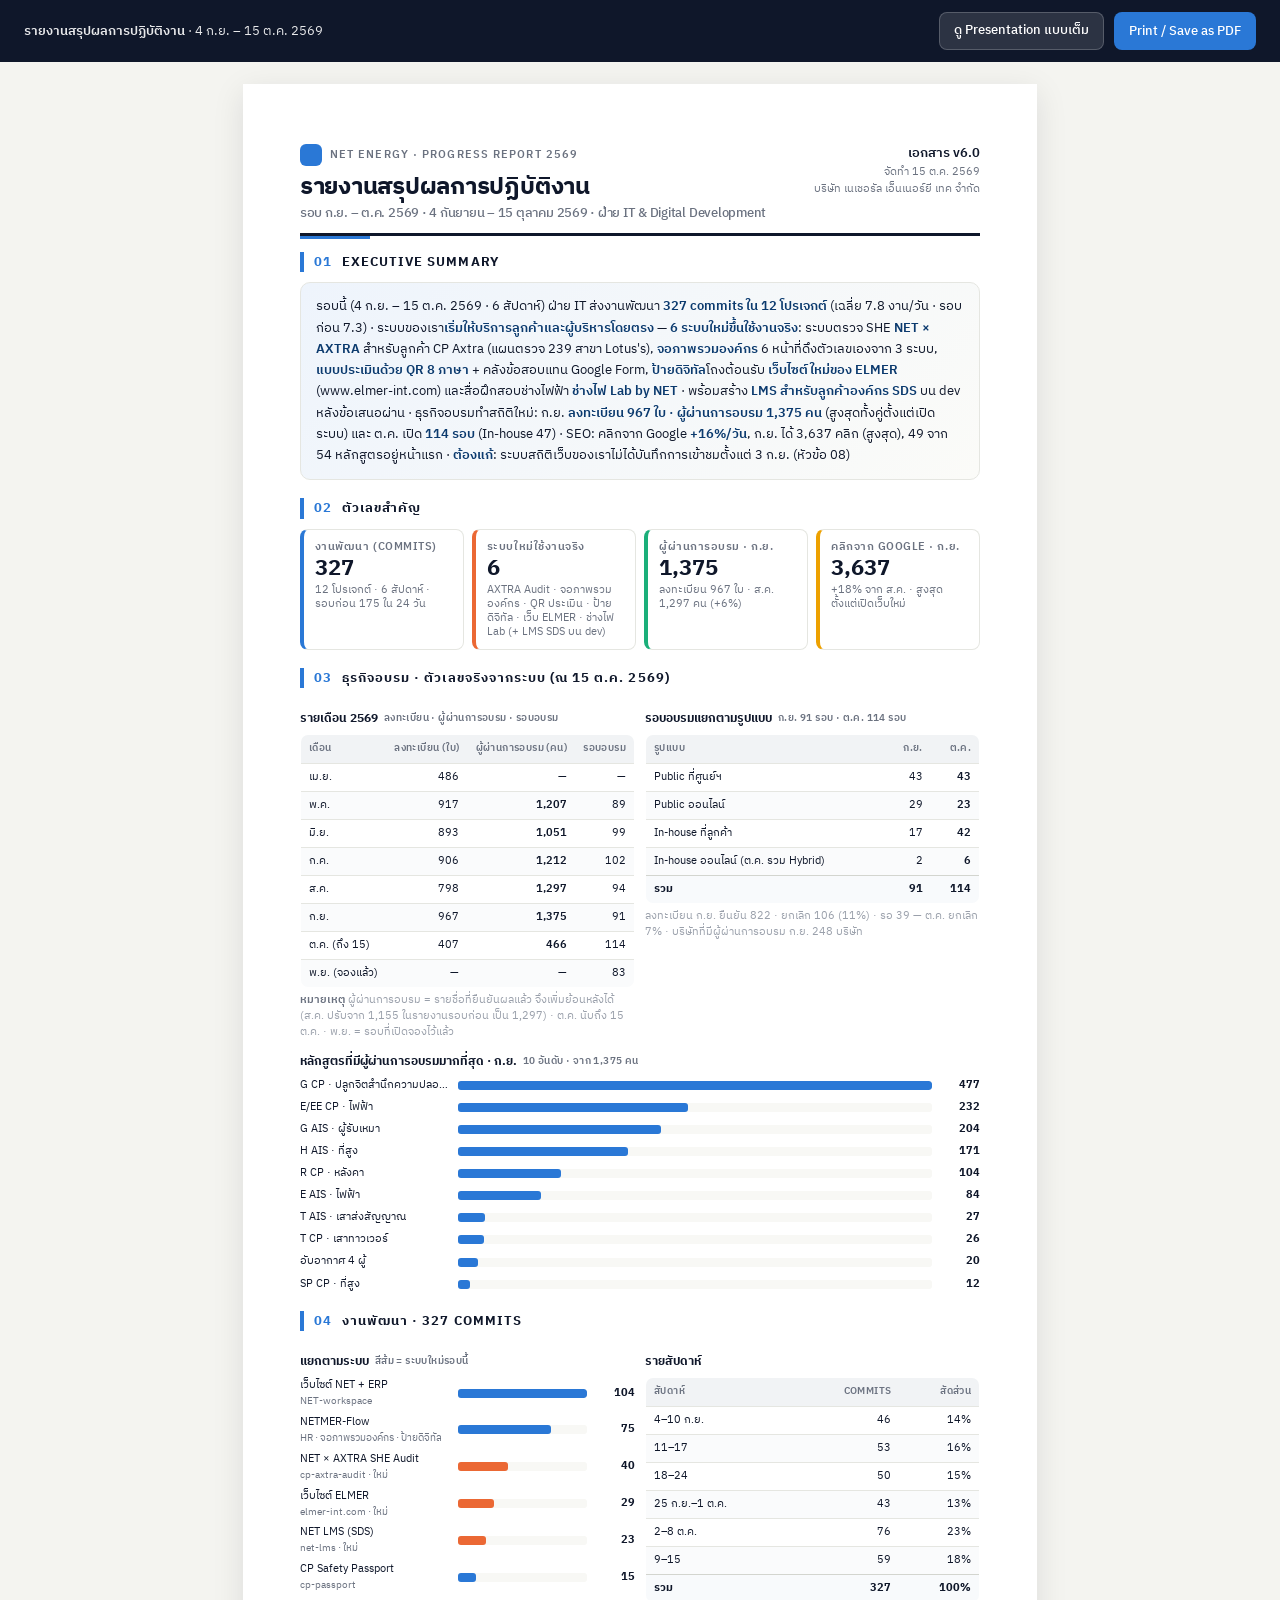
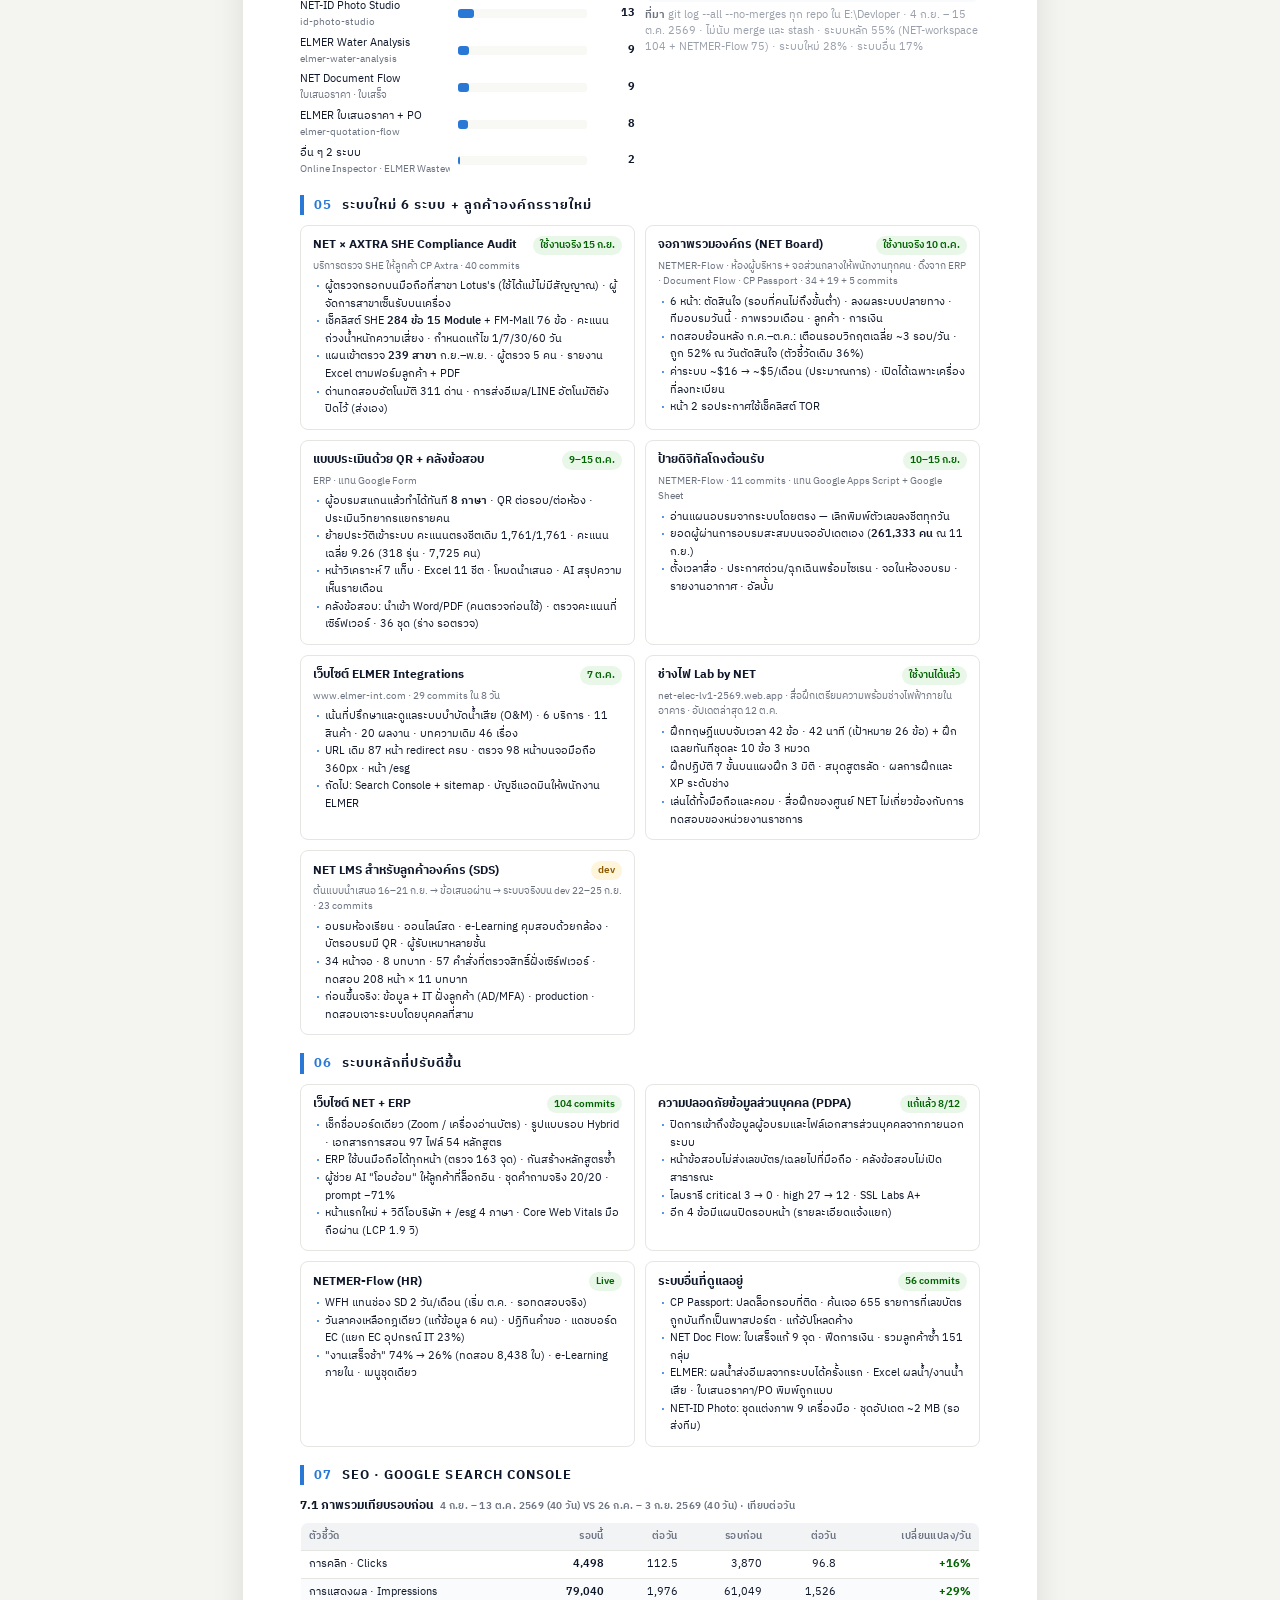
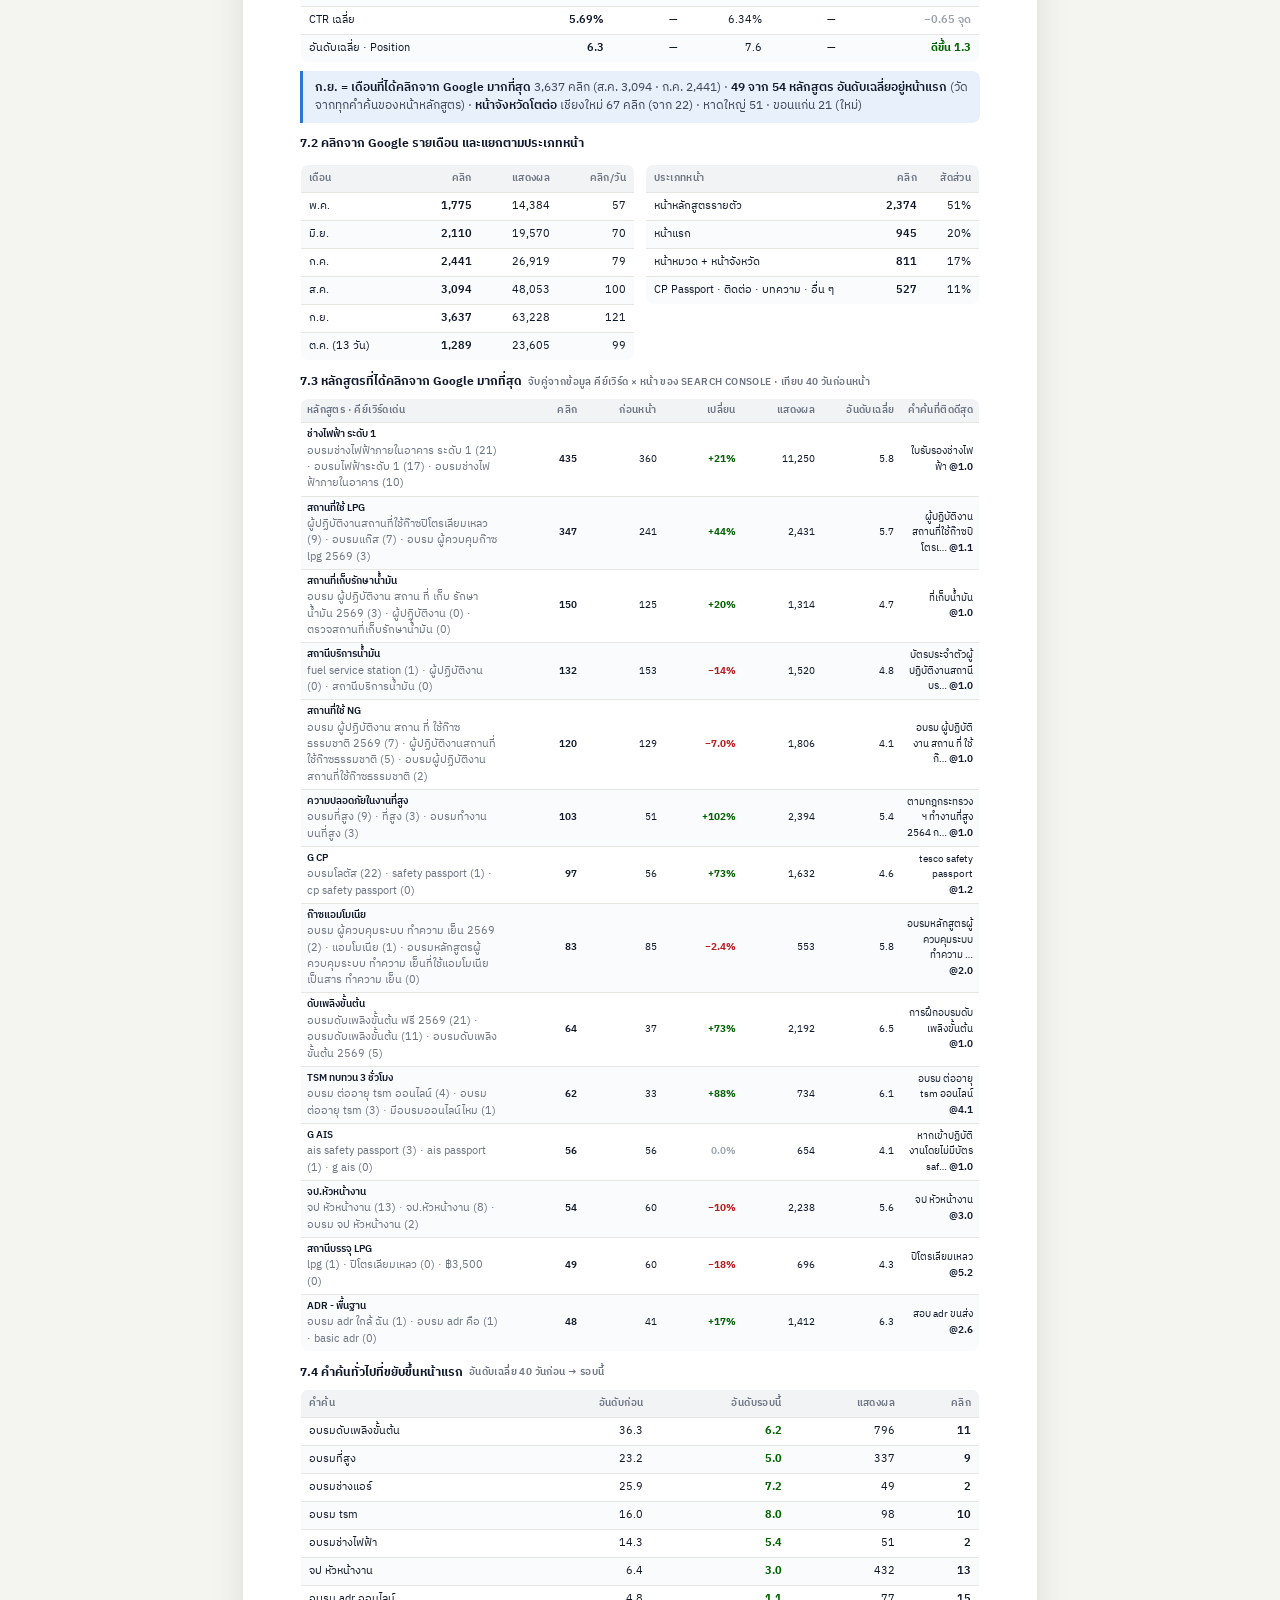
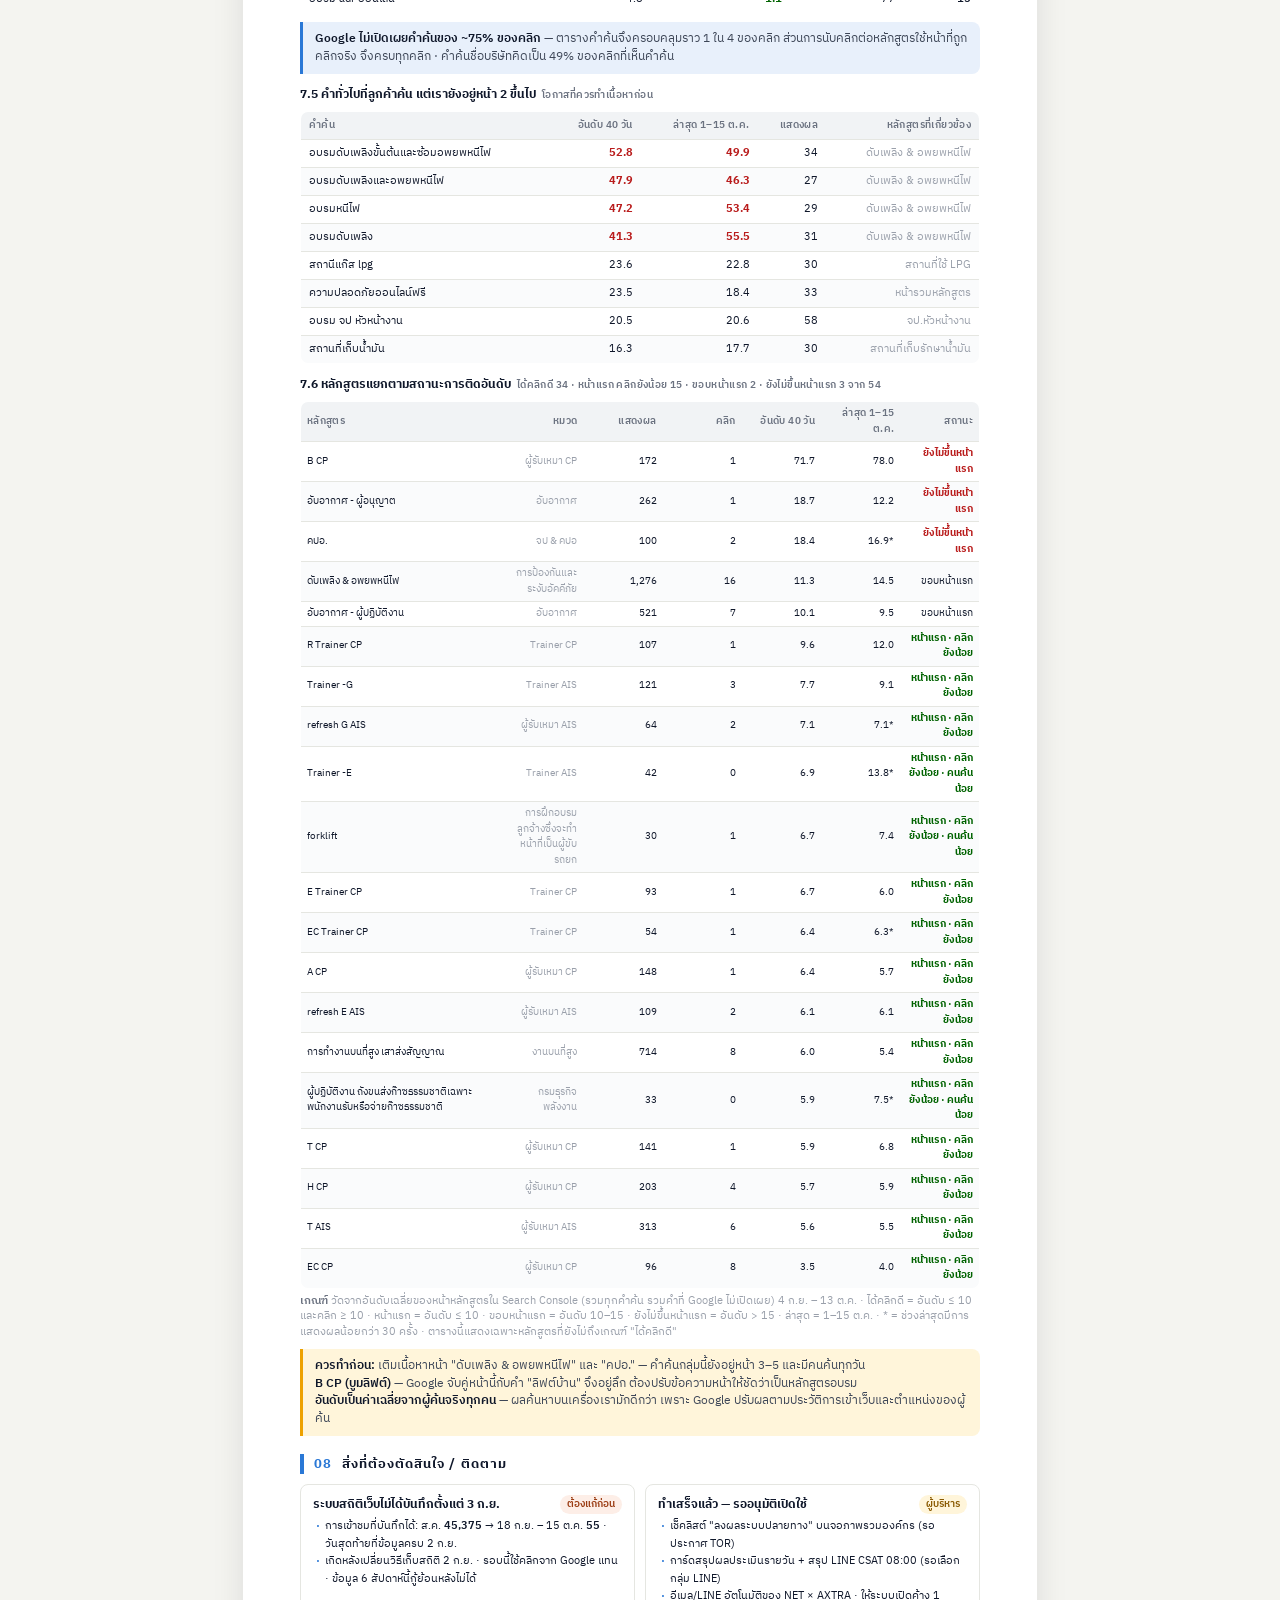
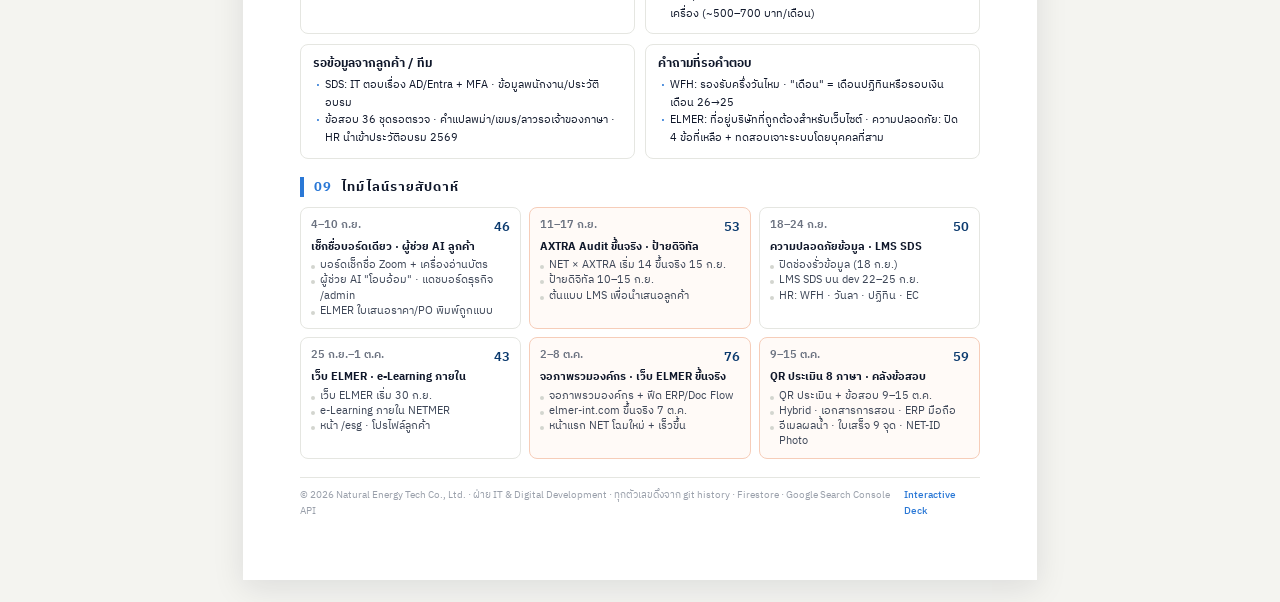
==== commit e7ba53e5: "Rename 'จอผู้บริหาร (Exec Board)' to 'จอภาพรวมองค์กร (NET Board)' The board also goes on a common-ar" ====
--- a/report.html
+++ b/report.html
@@ -149,7 +149,7 @@
     <div class="exec">
       รอบนี้ (4 ก.ย. – 15 ต.ค. 2569 · 6 สัปดาห์) ฝ่าย IT ส่งงานพัฒนา <b>327 commits ใน 12 โปรเจกต์</b> (เฉลี่ย 7.8 งาน/วัน · รอบก่อน 7.3) ·
       ระบบของเรา<b>เริ่มให้บริการลูกค้าและผู้บริหารโดยตรง</b> — <b>6 ระบบใหม่ขึ้นใช้งานจริง</b>: ระบบตรวจ SHE <b>NET × AXTRA</b> สำหรับลูกค้า CP Axtra (แผนตรวจ 239 สาขา Lotus's),
-      <b>จอผู้บริหาร</b> 6 หน้าที่ดึงตัวเลขเองจาก 3 ระบบ, <b>แบบประเมินด้วย QR 8 ภาษา</b> + คลังข้อสอบแทน Google Form, <b>ป้ายดิจิทัล</b>โถงต้อนรับ
+      <b>จอภาพรวมองค์กร</b> 6 หน้าที่ดึงตัวเลขเองจาก 3 ระบบ, <b>แบบประเมินด้วย QR 8 ภาษา</b> + คลังข้อสอบแทน Google Form, <b>ป้ายดิจิทัล</b>โถงต้อนรับ
       <b>เว็บไซต์ใหม่ของ ELMER</b> (www.elmer-int.com) และสื่อฝึกสอบช่างไฟฟ้า <b>ช่างไฟ Lab by NET</b> · พร้อมสร้าง <b>LMS สำหรับลูกค้าองค์กร SDS</b> บน dev หลังข้อเสนอผ่าน ·
       ธุรกิจอบรมทำสถิติใหม่: ก.ย. <b>ลงทะเบียน 967 ใบ · ผู้ผ่านการอบรม 1,375 คน</b> (สูงสุดทั้งคู่ตั้งแต่เปิดระบบ) และ ต.ค. เปิด <b>114 รอบ</b> (In-house 47) ·
       SEO: คลิกจาก Google <b>+16%/วัน</b>, ก.ย. ได้ 3,637 คลิก (สูงสุด), 49 จาก 54 หลักสูตรอยู่หน้าแรก ·
@@ -162,7 +162,7 @@
     <h2><span class="num">02</span> ตัวเลขสำคัญ</h2>
     <div class="kpi-row">
       <div class="kpi"><div class="lbl">งานพัฒนา (commits)</div><div class="v">327</div><div class="ds">12 โปรเจกต์ · 6 สัปดาห์ · รอบก่อน 175 ใน 24 วัน</div></div>
-      <div class="kpi" style="--accent-c:var(--s2)"><div class="lbl">ระบบใหม่ใช้งานจริง</div><div class="v">6</div><div class="ds">AXTRA Audit · จอผู้บริหาร · QR ประเมิน · ป้ายดิจิทัล · เว็บ ELMER · ช่างไฟ Lab (+ LMS SDS บน dev)</div></div>
+      <div class="kpi" style="--accent-c:var(--s2)"><div class="lbl">ระบบใหม่ใช้งานจริง</div><div class="v">6</div><div class="ds">AXTRA Audit · จอภาพรวมองค์กร · QR ประเมิน · ป้ายดิจิทัล · เว็บ ELMER · ช่างไฟ Lab (+ LMS SDS บน dev)</div></div>
       <div class="kpi" style="--accent-c:var(--s3)"><div class="lbl">ผู้ผ่านการอบรม · ก.ย.</div><div class="v">1,375</div><div class="ds">ลงทะเบียน 967 ใบ · ส.ค. 1,297 คน (+6%)</div></div>
       <div class="kpi" style="--accent-c:var(--s4)"><div class="lbl">คลิกจาก Google · ก.ย.</div><div class="v">3,637</div><div class="ds">+18% จาก ส.ค. · สูงสุดตั้งแต่เปิดเว็บใหม่</div></div>
     </div>
@@ -209,7 +209,7 @@
     <div class="blocks">
       <div class="blk"><div class="ti">NET × AXTRA SHE Compliance Audit <span class="pill live">ใช้งานจริง 15 ก.ย.</span></div><div class="meta">บริการตรวจ SHE ให้ลูกค้า CP Axtra · 40 commits</div>
         <ul><li>ผู้ตรวจกรอกบนมือถือที่สาขา Lotus's (ใช้ได้แม้ไม่มีสัญญาณ) · ผู้จัดการสาขาเซ็นรับบนเครื่อง</li><li>เช็คลิสต์ SHE <b>284 ข้อ 15 Module</b> + FM-Mall 76 ข้อ · คะแนนถ่วงน้ำหนักความเสี่ยง · กำหนดแก้ไข 1/7/30/60 วัน</li><li>แผนเข้าตรวจ <b>239 สาขา</b> ก.ย.–พ.ย. · ผู้ตรวจ 5 คน · รายงาน Excel ตามฟอร์มลูกค้า + PDF</li><li>ด่านทดสอบอัตโนมัติ 311 ด่าน · การส่งอีเมล/LINE อัตโนมัติยังปิดไว้ (ส่งเอง)</li></ul></div>
-      <div class="blk"><div class="ti">จอผู้บริหาร (Exec Board) <span class="pill live">ใช้งานจริง 10 ต.ค.</span></div><div class="meta">NETMER-Flow · ดึงจาก ERP · Document Flow · CP Passport · 34 + 19 + 5 commits</div>
+      <div class="blk"><div class="ti">จอภาพรวมองค์กร (NET Board) <span class="pill live">ใช้งานจริง 10 ต.ค.</span></div><div class="meta">NETMER-Flow · ห้องผู้บริหาร + จอส่วนกลางให้พนักงานทุกคน · ดึงจาก ERP · Document Flow · CP Passport · 34 + 19 + 5 commits</div>
         <ul><li>6 หน้า: ตัดสินใจ (รอบที่คนไม่ถึงขั้นต่ำ) · ลงผลระบบปลายทาง · ทีมอบรมวันนี้ · ภาพรวมเดือน · ลูกค้า · การเงิน</li><li>ทดสอบย้อนหลัง ก.ค.–ต.ค.: เตือนรอบวิกฤตเฉลี่ย ~3 รอบ/วัน · ถูก 52% ณ วันตัดสินใจ (ตัวชี้วัดเดิม 36%)</li><li>ค่าระบบ ~$16 → ~$5/เดือน (ประมาณการ) · เปิดได้เฉพาะเครื่องที่ลงทะเบียน</li><li>หน้า 2 รอประกาศใช้เช็คลิสต์ TOR</li></ul></div>
       <div class="blk"><div class="ti">แบบประเมินด้วย QR + คลังข้อสอบ <span class="pill live">9–15 ต.ค.</span></div><div class="meta">ERP · แทน Google Form</div>
         <ul><li>ผู้อบรมสแกนแล้วทำได้ทันที <b>8 ภาษา</b> · QR ต่อรอบ/ต่อห้อง · ประเมินวิทยากรแยกรายคน</li><li>ย้ายประวัติเข้าระบบ คะแนนตรงชีตเดิม 1,761/1,761 · คะแนนเฉลี่ย 9.26 (318 รุ่น · 7,725 คน)</li><li>หน้าวิเคราะห์ 7 แท็บ · Excel 11 ชีต · โหมดนำเสนอ · AI สรุปความเห็นรายเดือน</li><li>คลังข้อสอบ: นำเข้า Word/PDF (คนตรวจก่อนใช้) · ตรวจคะแนนที่เซิร์ฟเวอร์ · 36 ชุด (ร่าง รอตรวจ)</li></ul></div>
@@ -252,7 +252,7 @@
       <div class="blk"><div class="ti">ระบบสถิติเว็บไม่ได้บันทึกตั้งแต่ 3 ก.ย. <span class="pill">ต้องแก้ก่อน</span></div>
         <ul><li>การเข้าชมที่บันทึกได้: ส.ค. <b>45,375</b> → 18 ก.ย. – 15 ต.ค. <b>55</b> · วันสุดท้ายที่ข้อมูลครบ 2 ก.ย.</li><li>เกิดหลังเปลี่ยนวิธีเก็บสถิติ 2 ก.ย. · รอบนี้ใช้คลิกจาก Google แทน · ข้อมูล 6 สัปดาห์นี้กู้ย้อนหลังไม่ได้</li></ul></div>
       <div class="blk"><div class="ti">ทำเสร็จแล้ว — รออนุมัติเปิดใช้ <span class="pill wait">ผู้บริหาร</span></div>
-        <ul><li>เช็คลิสต์ "ลงผลระบบปลายทาง" บนจอผู้บริหาร (รอประกาศ TOR)</li><li>การ์ดสรุปผลประเมินรายวัน + สรุป LINE CSAT 08:00 (รอเลือกกลุ่ม LINE)</li><li>อีเมล/LINE อัตโนมัติของ NET × AXTRA · ให้ระบบเปิดค้าง 1 เครื่อง (~500–700 บาท/เดือน)</li></ul></div>
+        <ul><li>เช็คลิสต์ "ลงผลระบบปลายทาง" บนจอภาพรวมองค์กร (รอประกาศ TOR)</li><li>การ์ดสรุปผลประเมินรายวัน + สรุป LINE CSAT 08:00 (รอเลือกกลุ่ม LINE)</li><li>อีเมล/LINE อัตโนมัติของ NET × AXTRA · ให้ระบบเปิดค้าง 1 เครื่อง (~500–700 บาท/เดือน)</li></ul></div>
       <div class="blk"><div class="ti">รอข้อมูลจากลูกค้า / ทีม</div>
         <ul><li>SDS: IT ตอบเรื่อง AD/Entra + MFA · ข้อมูลพนักงาน/ประวัติอบรม</li><li>ข้อสอบ 36 ชุดรอตรวจ · คำแปลพม่า/เขมร/ลาวรอเจ้าของภาษา · HR นำเข้าประวัติอบรม 2569</li></ul></div>
       <div class="blk"><div class="ti">คำถามที่รอคำตอบ</div>
@@ -268,7 +268,7 @@
       <div class="wk star"><div class="h"><span>11–17 ก.ย.</span><b>53</b></div><div class="t">AXTRA Audit ขึ้นจริง · ป้ายดิจิทัล</div><ul><li>NET × AXTRA เริ่ม 14 ขึ้นจริง 15 ก.ย.</li><li>ป้ายดิจิทัล 10–15 ก.ย.</li><li>ต้นแบบ LMS เพื่อนำเสนอลูกค้า</li></ul></div>
       <div class="wk"><div class="h"><span>18–24 ก.ย.</span><b>50</b></div><div class="t">ความปลอดภัยข้อมูล · LMS SDS</div><ul><li>ปิดช่องรั่วข้อมูล (18 ก.ย.)</li><li>LMS SDS บน dev 22–25 ก.ย.</li><li>HR: WFH · วันลา · ปฏิทิน · EC</li></ul></div>
       <div class="wk"><div class="h"><span>25 ก.ย.–1 ต.ค.</span><b>43</b></div><div class="t">เว็บ ELMER · e-Learning ภายใน</div><ul><li>เว็บ ELMER เริ่ม 30 ก.ย.</li><li>e-Learning ภายใน NETMER</li><li>หน้า /esg · โปรไฟล์ลูกค้า</li></ul></div>
-      <div class="wk star"><div class="h"><span>2–8 ต.ค.</span><b>76</b></div><div class="t">จอผู้บริหาร · เว็บ ELMER ขึ้นจริง</div><ul><li>จอผู้บริหาร + ฟีด ERP/Doc Flow</li><li>elmer-int.com ขึ้นจริง 7 ต.ค.</li><li>หน้าแรก NET โฉมใหม่ + เร็วขึ้น</li></ul></div>
+      <div class="wk star"><div class="h"><span>2–8 ต.ค.</span><b>76</b></div><div class="t">จอภาพรวมองค์กร · เว็บ ELMER ขึ้นจริง</div><ul><li>จอภาพรวมองค์กร + ฟีด ERP/Doc Flow</li><li>elmer-int.com ขึ้นจริง 7 ต.ค.</li><li>หน้าแรก NET โฉมใหม่ + เร็วขึ้น</li></ul></div>
       <div class="wk star"><div class="h"><span>9–15 ต.ค.</span><b>59</b></div><div class="t">QR ประเมิน 8 ภาษา · คลังข้อสอบ</div><ul><li>QR ประเมิน + ข้อสอบ 9–15 ต.ค.</li><li>Hybrid · เอกสารการสอน · ERP มือถือ</li><li>อีเมลผลน้ำ · ใบเสร็จ 9 จุด · NET-ID Photo</li></ul></div>
     </div>
   </section>
